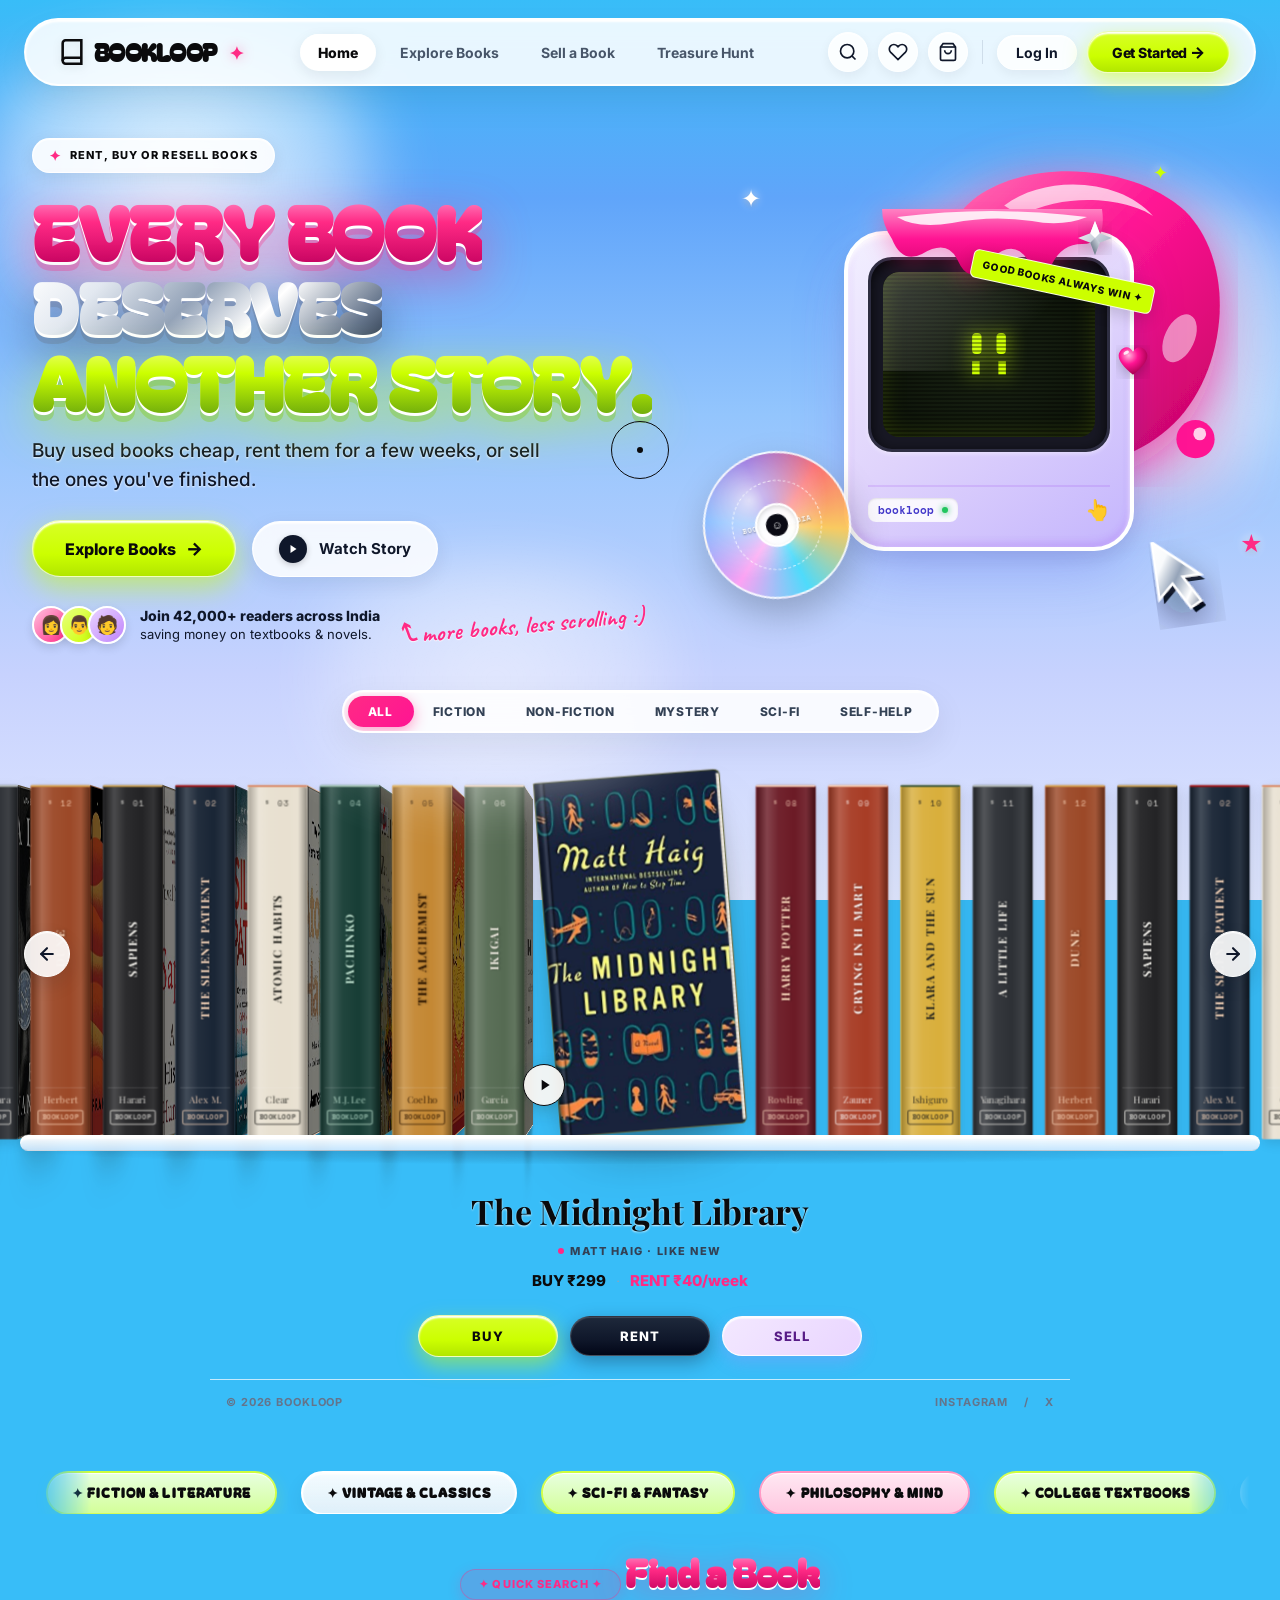
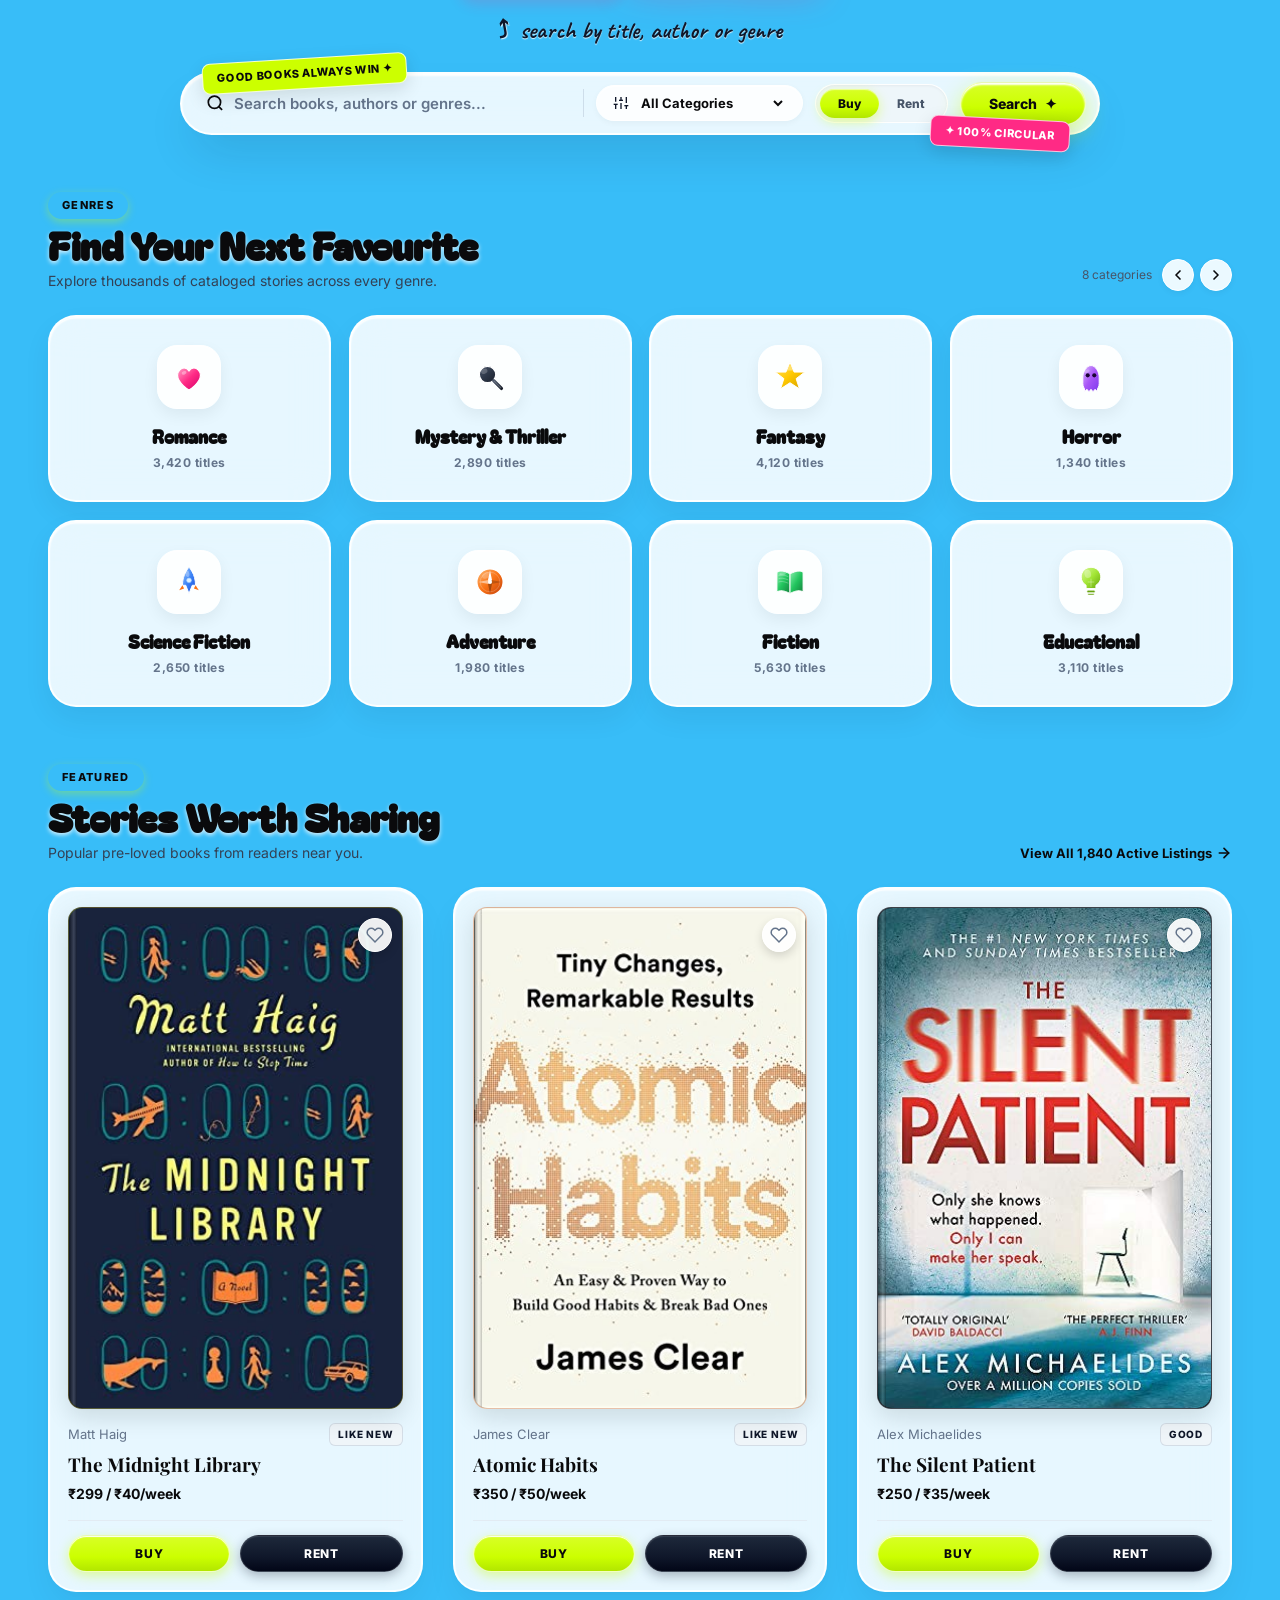
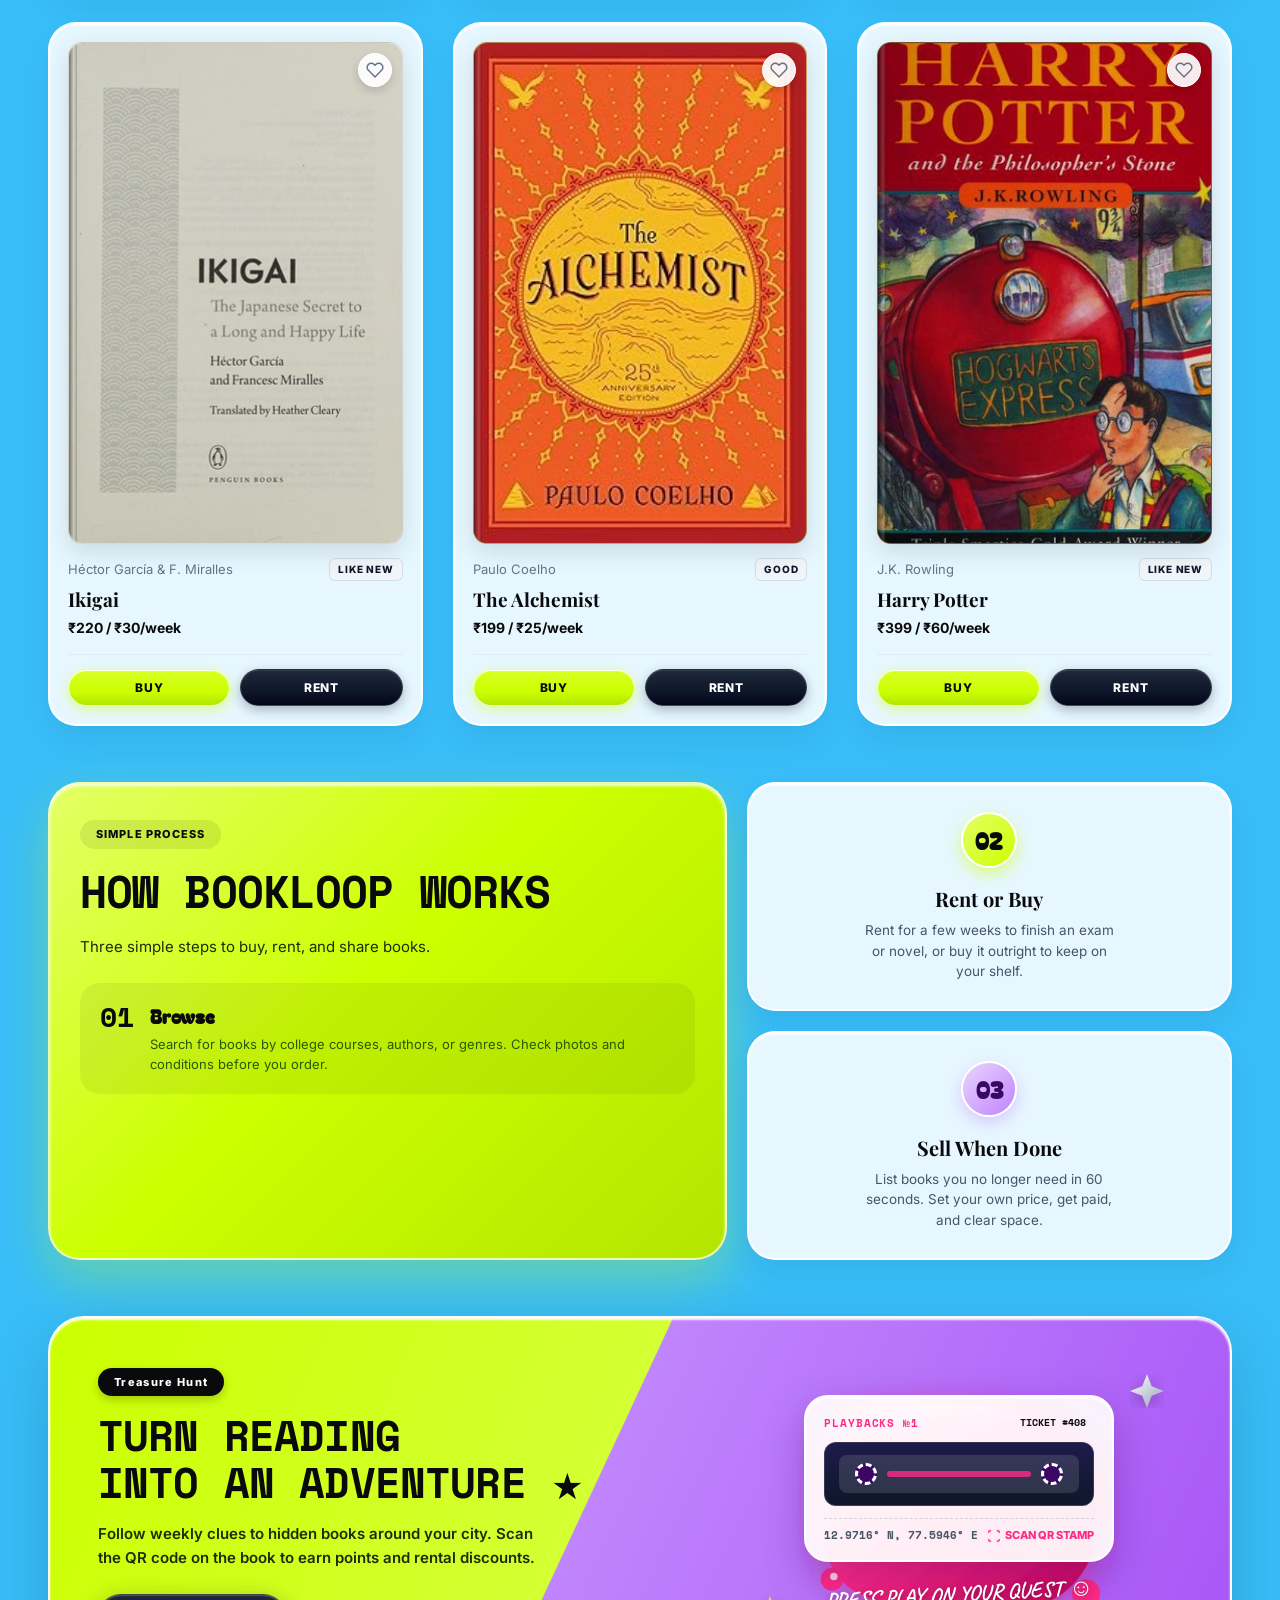
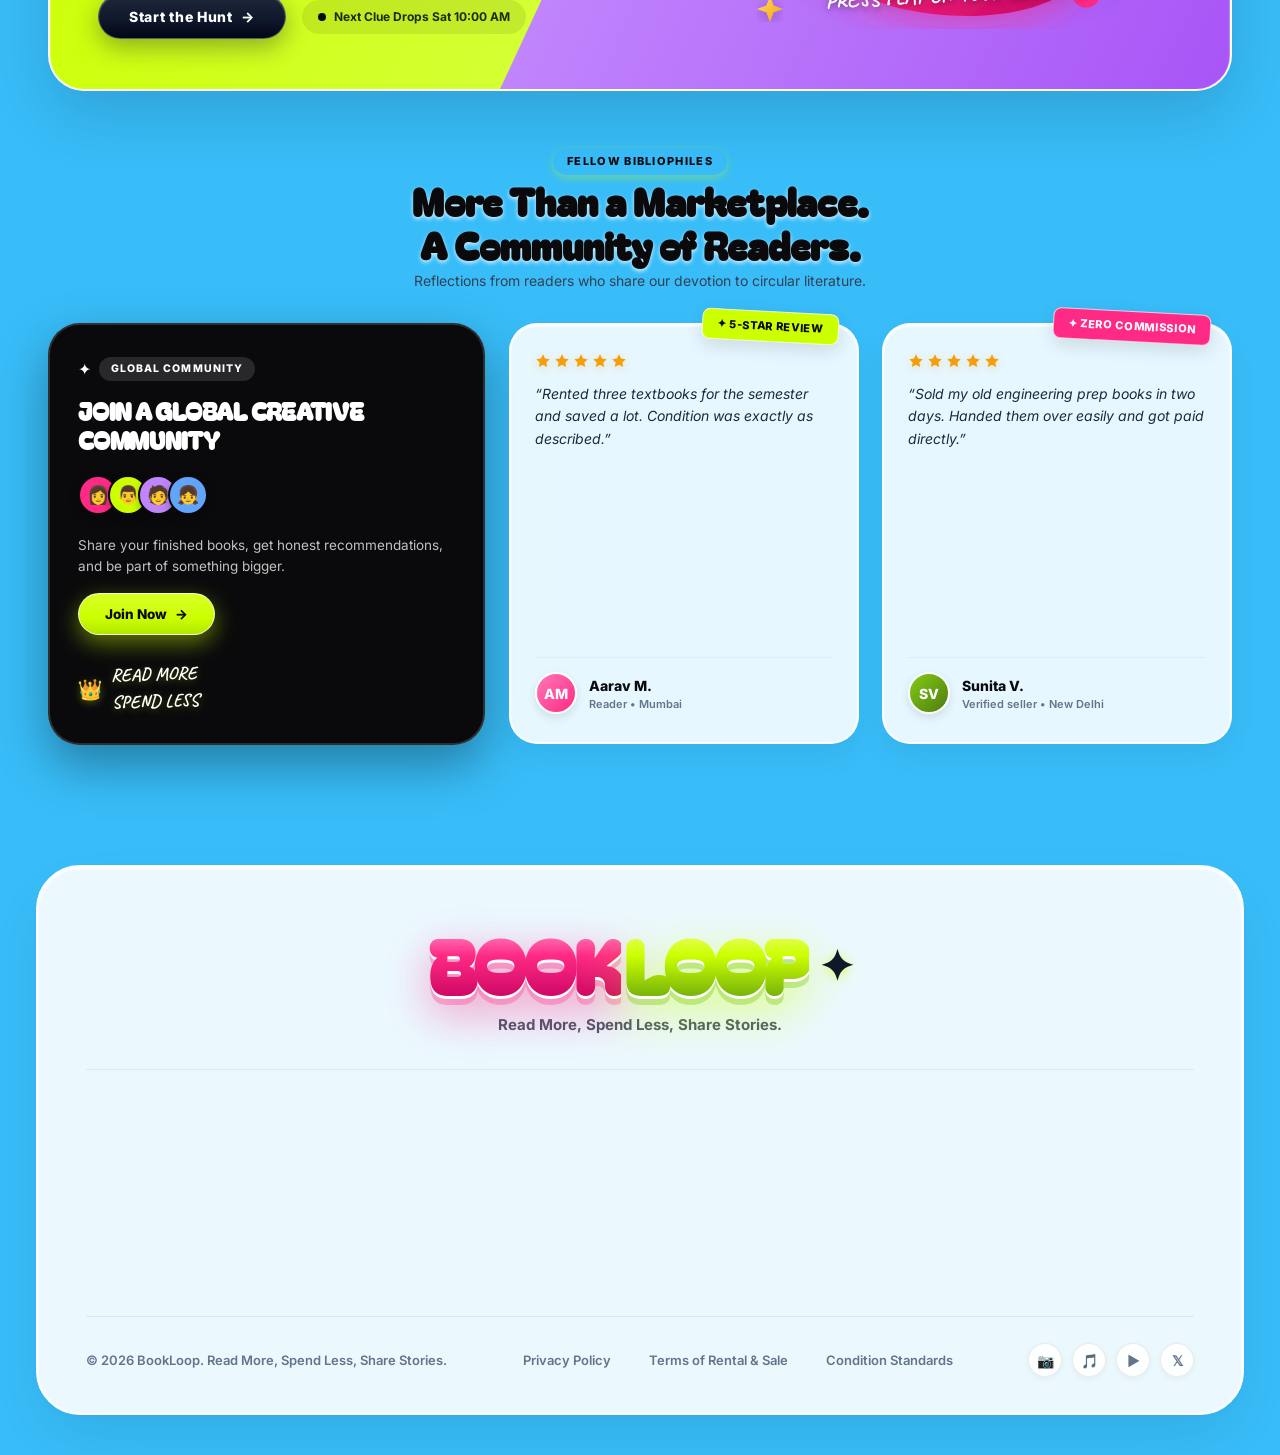
==== index.html @ d7926b77 "Initial BookLoop project upload" ====
<!DOCTYPE html>
<html lang="en">
<head>
  <meta charset="utf-8"/>
  <meta content="width=device-width, initial-scale=1.0" name="viewport"/>
  <title>BookLoop | Buy, Rent and Sell Used Books in India</title>
  <meta name="description" content="Buy used books cheap, rent them for a few weeks, or sell the ones you have finished. India's student-friendly circular bookstore."/>
  
  <!-- Preconnect & Google Fonts: Bagel Fat One, Rubik Bubbles, Fredoka, Caveat, Inter, Space Mono -->
  <link href="https://fonts.googleapis.com" rel="preconnect"/>
  <link crossorigin="" href="https://fonts.gstatic.com" rel="preconnect"/>
  <link href="https://fonts.googleapis.com/css2?family=Bagel+Fat+One&family=Caveat:wght@600;700&family=Fredoka:wght@500;600;700;800&family=Inter:wght@400;500;600;700;800;900&family=Playfair+Display:ital,wght@0,600;0,700;0,900;1,600;1,700&family=Rubik+Bubbles&family=Space+Mono:wght@400;700&display=swap" rel="stylesheet"/>

  <!-- BookLoop Design System Stylesheet -->
  <link rel="stylesheet" href="style.css"/>

  <!-- Interactive Scripts (defer) -->
  <script src="books.js" defer></script>
  <script src="script.js" defer></script>
</head>

<body>

  <!-- =========================================================================
       HEADER (BookLoop Stitch Navigation)
       ========================================================================= -->
  <header class="site-header">
    <div class="header-inner">
      
      <!-- Brand Logo -->
      <a class="brand-logo" href="#">
        <svg class="brand-icon-svg" viewBox="0 0 24 24" fill="none" stroke="currentColor" stroke-width="2.2">
          <path d="M4 19.5A2.5 2.5 0 0 1 6.5 17H20"></path>
          <path d="M6.5 2H20v20H6.5A2.5 2.5 0 0 1 4 19.5v-15A2.5 2.5 0 0 1 6.5 2z"></path>
        </svg>
        <span>BOOKLOOP</span>
        <span class="brand-sparkle-pill">✦</span>
      </a>

      <!-- Navigation Links -->
      <nav class="nav-links">
        <a class="nav-link active" href="#" id="nav-home-link">Home</a>
        <a class="nav-link" href="#featured-books" id="nav-explore-link">Explore Books</a>
        <a class="nav-link" href="#sell" id="nav-sell-link">Sell a Book</a>
        <a class="nav-link" href="#treasure-hunt" id="nav-hunt-link">Treasure Hunt</a>
      </nav>

      <!-- Utility Actions -->
      <div class="header-actions">
        <button aria-label="Search" class="header-icon-btn" id="header-search-btn" type="button">
          <svg viewBox="0 0 24 24" width="20" height="20" fill="none" stroke="currentColor" stroke-width="2"><circle cx="11" cy="11" r="8"></circle><line x1="21" y1="21" x2="16.65" y2="16.65"></line></svg>
        </button>
        <button aria-label="Wishlist" class="header-icon-btn" id="header-wishlist-btn" type="button">
          <svg viewBox="0 0 24 24" width="20" height="20" fill="none" stroke="currentColor" stroke-width="2"><path d="M20.84 4.61a5.5 5.5 0 0 0-7.78 0L12 5.67l-1.06-1.06a5.5 5.5 0 0 0-7.78 7.78l1.06 1.06L12 21.23l7.78-7.78 1.06-1.06a5.5 5.5 0 0 0 0-7.78z"></path></svg>
          <span class="wishlist-badge" id="wishlist-badge">0</span>
        </button>
        <button aria-label="Cart" class="header-icon-btn" id="header-cart-btn" type="button">
          <svg viewBox="0 0 24 24" width="20" height="20" fill="none" stroke="currentColor" stroke-width="2"><path d="M6 2L3 6v14a2 2 0 0 0 2 2h14a2 2 0 0 0 2-2V6l-3-4z"></path><line x1="3" y1="6" x2="21" y2="6"></line><path d="M16 10a4 4 0 0 1-8 0"></path></svg>
          <span class="cart-badge" id="cart-badge">0</span>
        </button>
        
        <div class="header-divider"></div>

        <button class="btn-login" id="header-login-btn" type="button">Log In</button>
        <button class="btn-signup btn-lime-pill" id="header-signup-btn" type="button">
          <span>Get Started</span>
          <span class="btn-arrow">→</span>
        </button>
        
        <div class="avatar-wrap" id="header-avatar-wrap" style="position: relative;">
          <button class="avatar-circle" id="header-avatar-btn" type="button" aria-label="User profile">BM</button>
          <div class="avatar-dropdown" id="avatar-dropdown" style="display: none;">
            <div class="dropdown-user-info">
              <strong id="dropdown-user-name">Guest Reader</strong>
              <span id="dropdown-user-email">reader@bookloop.in</span>
            </div>
            <div class="dropdown-divider"></div>
            <button class="dropdown-item" id="dropdown-wishlist-btn" type="button">
              <svg viewBox="0 0 24 24" width="16" height="16" fill="none" stroke="currentColor" stroke-width="2"><path d="M20.84 4.61a5.5 5.5 0 0 0-7.78 0L12 5.67l-1.06-1.06a5.5 5.5 0 0 0-7.78 7.78l1.06 1.06L12 21.23l7.78-7.78 1.06-1.06a5.5 5.5 0 0 0 0-7.78z"></path></svg>
              <span>My Wishlist</span>
            </button>
            <button class="dropdown-item" id="dropdown-orders-btn" type="button">
              <svg viewBox="0 0 24 24" width="16" height="16" fill="none" stroke="currentColor" stroke-width="2"><path d="M6 2L3 6v14a2 2 0 0 0 2 2h14a2 2 0 0 0 2-2V6l-3-4z"></path><line x1="3" y1="6" x2="21" y2="6"></line><path d="M16 10a4 4 0 0 1-8 0"></path></svg>
              <span>My Orders</span>
            </button>
            <button class="dropdown-item" id="dropdown-hunt-btn" type="button">
              <svg viewBox="0 0 24 24" width="16" height="16" fill="none" stroke="currentColor" stroke-width="2"><circle cx="12" cy="12" r="10"></circle><polygon points="16.24 7.76 14.12 14.12 7.76 16.24 9.88 9.88 16.24 7.76"></polygon></svg>
              <span>Treasure Hunt</span>
            </button>
            <div class="dropdown-divider"></div>
            <button class="dropdown-item danger" id="dropdown-delete-all-listings-btn" type="button">
              <svg viewBox="0 0 24 24" width="16" height="16" fill="none" stroke="currentColor" stroke-width="2"><polyline points="3 6 5 6 21 6"></polyline><path d="M19 6v14a2 2 0 0 1-2 2H7a2 2 0 0 1-2-2V6m3 0V4a2 2 0 0 1 2-2h4a2 2 0 0 1 2 2v2"></path><line x1="10" y1="11" x2="10" y2="17"></line><line x1="14" y1="11" x2="14" y2="17"></line></svg>
              <span>Delete all my listings</span>
            </button>
            <button class="dropdown-item logout" id="dropdown-logout-btn" type="button">
              <svg viewBox="0 0 24 24" width="16" height="16" fill="none" stroke="currentColor" stroke-width="2"><path d="M9 21H5a2 2 0 0 1-2-2V5a2 2 0 0 1 2-2h4"></path><polyline points="16 17 21 12 16 7"></polyline><line x1="21" y1="12" x2="9" y2="12"></line></svg>
              <span>Log Out</span>
            </button>
          </div>
        </div>

        <!-- Hamburger Menu Toggle (Mobile) -->
        <button class="hamburger-btn" id="hamburger-btn" type="button" aria-label="Toggle navigation menu" aria-expanded="false">
          <span class="hamburger-line"></span>
          <span class="hamburger-line"></span>
          <span class="hamburger-line"></span>
        </button>
      </div>
    </div>
  </header>

  <!-- Mobile Navigation Drawer -->
  <div class="drawer-backdrop" id="mobile-nav-backdrop"></div>
  <aside class="mobile-nav-drawer" id="mobile-nav-drawer" aria-label="Mobile Navigation" aria-hidden="true">
    <div class="mobile-nav-header">
      <a class="brand-logo" href="#" style="gap: 8px;">
        <svg class="brand-icon-svg" viewBox="0 0 24 24" fill="none" stroke="currentColor" stroke-width="2.2">
          <path d="M4 19.5A2.5 2.5 0 0 1 6.5 17H20"></path>
          <path d="M6.5 2H20v20H6.5A2.5 2.5 0 0 1 4 19.5v-15A2.5 2.5 0 0 1 6.5 2z"></path>
        </svg>
        <span>BOOKLOOP</span>
      </a>
      <button class="drawer-close-btn" id="mobile-nav-close" type="button" aria-label="Close menu">
        <svg viewBox="0 0 24 24" width="20" height="20" fill="none" stroke="currentColor" stroke-width="2"><line x1="18" y1="6" x2="6" y2="18"></line><line x1="6" y1="6" x2="18" y2="18"></line></svg>
      </button>
    </div>
    
    <div class="mobile-user-status" id="mobile-user-status">
      <!-- Populated dynamically with logged in user or guest prompt -->
    </div>

    <nav class="mobile-nav-links">
      <a class="mobile-nav-item active" href="#" id="mobile-nav-home">
        <svg viewBox="0 0 24 24" width="18" height="18" fill="none" stroke="currentColor" stroke-width="2"><path d="M3 9l9-7 9 7v11a2 2 0 0 1-2 2H5a2 2 0 0 1-2-2z"></path><polyline points="9 22 9 12 15 12 15 22"></polyline></svg>
        <span>Home</span>
      </a>
      <a class="mobile-nav-item" href="#featured-books-grid" id="mobile-nav-explore">
        <svg viewBox="0 0 24 24" width="18" height="18" fill="none" stroke="currentColor" stroke-width="2"><circle cx="12" cy="12" r="10"></circle><polygon points="16.24 7.76 14.12 14.12 7.76 16.24 9.88 9.88 16.24 7.76"></polygon></svg>
        <span>Explore Books</span>
      </a>
      <a class="mobile-nav-item" href="#sell" id="mobile-nav-sell">
        <svg viewBox="0 0 24 24" width="18" height="18" fill="none" stroke="currentColor" stroke-width="2"><circle cx="12" cy="12" r="10"></circle><line x1="12" y1="8" x2="12" y2="16"></line><line x1="8" y1="12" x2="16" y2="12"></line></svg>
        <span>Sell a Book</span>
        <span class="mobile-nav-badge">Free</span>
      </a>
      <a class="mobile-nav-item" href="#treasure-hunt" id="mobile-nav-hunt">
        <svg viewBox="0 0 24 24" width="18" height="18" fill="none" stroke="currentColor" stroke-width="2"><polygon points="12 2 15.09 8.26 22 9.27 17 14.14 18.18 21.02 12 17.77 5.82 21.02 7 14.14 2 9.27 8.91 8.26 12 2"></polygon></svg>
        <span>Treasure Hunt</span>
        <span class="mobile-nav-badge gold">Hunt</span>
      </a>
    </nav>

    <div class="mobile-nav-divider"></div>

    <div class="mobile-nav-secondary">
      <button class="mobile-nav-item" id="mobile-nav-wishlist" type="button">
        <svg viewBox="0 0 24 24" width="18" height="18" fill="none" stroke="currentColor" stroke-width="2"><path d="M20.84 4.61a5.5 5.5 0 0 0-7.78 0L12 5.67l-1.06-1.06a5.5 5.5 0 0 0-7.78 7.78l1.06 1.06L12 21.23l7.78-7.78 1.06-1.06a5.5 5.5 0 0 0 0-7.78z"></path></svg>
        <span>Saved Wishlist</span>
        <span class="mobile-count-pill" id="mobile-wishlist-count">0</span>
      </button>
      <button class="mobile-nav-item" id="mobile-nav-orders" type="button">
        <svg viewBox="0 0 24 24" width="18" height="18" fill="none" stroke="currentColor" stroke-width="2"><path d="M6 2L3 6v14a2 2 0 0 0 2 2h14a2 2 0 0 0 2-2V6l-3-4z"></path><line x1="3" y1="6" x2="21" y2="6"></line><path d="M16 10a4 4 0 0 1-8 0"></path></svg>
        <span>My Orders &amp; Rentals</span>
      </button>
      <button class="mobile-nav-item" id="mobile-nav-standards" type="button">
        <svg viewBox="0 0 24 24" width="18" height="18" fill="none" stroke="currentColor" stroke-width="2"><path d="M12 22s8-4 8-10V5l-8-3-8 3v7c0 6 8 10 8 10z"></path></svg>
        <span>Condition Standards</span>
      </button>
      <button class="mobile-nav-item danger" id="mobile-nav-delete-all" type="button" style="color: #ba1a1a;">
        <svg viewBox="0 0 24 24" width="18" height="18" fill="none" stroke="currentColor" stroke-width="2"><polyline points="3 6 5 6 21 6"></polyline><path d="M19 6v14a2 2 0 0 1-2 2H7a2 2 0 0 1-2-2V6m3 0V4a2 2 0 0 1 2-2h4a2 2 0 0 1 2 2v2"></path><line x1="10" y1="11" x2="10" y2="17"></line><line x1="14" y1="11" x2="14" y2="17"></line></svg>
        <span>Delete all my listings</span>
      </button>
    </div>

    <div class="mobile-nav-footer" id="mobile-auth-actions">
      <!-- Injected: Login / Sign Up buttons or Log Out button -->
    </div>
  </aside>

  <main class="main-content">

    <!-- =========================================================================
         1. HERO SECTION (Transformed with 3D Shelf from shelf-hero-reference.png)
         ========================================================================= -->
    <section class="hero-section">
      
      <!-- Soft Fluffy White Clouds (CSS / SVG) -->
      <div class="sky-clouds-container" aria-hidden="true">
        <div class="cloud-puff cloud-puff-1"></div>
        <div class="cloud-puff cloud-puff-2"></div>
        <div class="cloud-puff cloud-puff-3"></div>
      </div>

      <!-- Hero Showcase Bento Grid (Headline + Retro Computer + Slime + CD + Cursor) -->
      <div class="hero-showcase-grid">
        
        <!-- Left Column: Giant Bubble Letters & Hero Actions -->
        <div class="hero-intro-col">
          <div class="hero-badge-pill">
            <span class="badge-star">✦</span>
            <span>Rent, buy or resell books</span>
          </div>

          <!-- Giant Inflated Bubble Headings (Pink, Chrome, Lime) -->
          <h1 class="hero-bubble-title">
            <span class="bubble-word word-pink">EVERY BOOK</span><br/>
            <span class="bubble-word word-chrome">DESERVES</span><br/>
            <span class="bubble-word word-lime">ANOTHER STORY.</span>
          </h1>

          <p class="hero-subtext">
            Buy used books cheap, rent them for a few weeks, or sell the ones you've finished.
          </p>

          <!-- Hero Action CTAs -->
          <div class="hero-cta-row">
            <a href="#featured-books-grid" class="btn-explore-lime" id="hero-explore-cta">
              <span>Explore Books</span>
              <span class="cta-arrow">→</span>
            </a>
            <button class="btn-story-glass" id="hero-story-cta" type="button">
              <span class="play-disc">
                <svg viewBox="0 0 24 24" width="12" height="12" fill="currentColor"><polygon points="7 4 19 12 7 20 7 4"></polygon></svg>
              </span>
              <span>Watch Story</span>
            </button>
          </div>

          <!-- Reader Avatars & Handwritten Annotation -->
          <div class="hero-social-row">
            <div class="reader-avatar-stack">
              <span class="avatar-face av-pink">👩</span>
              <span class="avatar-face av-lime">👨</span>
              <span class="avatar-face av-lavender">🧑</span>
            </div>
            <div class="social-text-block">
              <strong>Join 42,000+ readers across India</strong>
              <span>saving money on textbooks &amp; novels.</span>
            </div>
            <!-- Handwritten Note with Arrow in Caveat -->
            <div class="hero-handwritten-note">
              <span class="note-arrow">⤴</span>
              <span>more books, less scrolling :)</span>
            </div>
          </div>
        </div>

        <!-- Right Column: 3D Retro Computer, Pink Slime, Holographic CD & Chrome Cursor Arrow -->
        <div class="hero-objects-col" aria-hidden="true">
          
          <!-- Background Slime Splatter Behind Computer -->
          <div class="slime-backdrop-blob">
            <svg viewBox="0 0 320 320" width="340" height="340">
              <defs>
                <linearGradient id="slimeGrad" x1="0%" y1="0%" x2="100%" y2="100%">
                  <stop offset="0%" stop-color="#ff79b8"/>
                  <stop offset="45%" stop-color="#ff1493"/>
                  <stop offset="100%" stop-color="#c00060"/>
                </linearGradient>
                <filter id="slimeGlow" x="-20%" y="-20%" width="140%" height="140%">
                  <feDropShadow dx="0" dy="16" stdDeviation="18" flood-color="rgba(255, 20, 147, 0.45)"/>
                </filter>
              </defs>
              <path filter="url(#slimeGlow)" fill="url(#slimeGrad)" d="M70,50 C120,10 220,15 270,60 C320,110 310,210 260,260 C210,310 110,320 60,270 C10,220 20,90 70,50 Z"/>
              <!-- Specular slime highlights -->
              <path d="M100,55 C140,25 210,30 240,65 C220,50 160,40 115,65 Z" fill="rgba(255,255,255,0.7)"/>
              <ellipse cx="265" cy="180" rx="14" ry="24" transform="rotate(25 265 180)" fill="rgba(255,255,255,0.5)"/>
              <!-- Dripping Goo Drops -->
              <circle cx="45" cy="240" r="14" fill="#ff1493"/>
              <circle cx="48" cy="236" r="5" fill="rgba(255,255,255,0.8)"/>
              <circle cx="280" cy="275" r="18" fill="#ff1493"/>
              <circle cx="284" cy="270" r="6" fill="rgba(255,255,255,0.8)"/>
            </svg>
          </div>

          <!-- The Retro Computer Monitor -->
          <div class="retro-pc-case">
            
            <!-- Dripping Slime Over Top Edge -->
            <div class="pc-slime-crown">
              <svg viewBox="0 0 240 70" width="240" height="70">
                <defs>
                  <linearGradient id="crownGrad" x1="0%" y1="0%" x2="0%" y2="100%">
                    <stop offset="0%" stop-color="#ff94ca"/>
                    <stop offset="50%" stop-color="#ff1493"/>
                    <stop offset="100%" stop-color="#d4006c"/>
                  </linearGradient>
                </defs>
                <path d="M10,0 Q120,-10 230,0 Q235,35 210,35 Q190,35 180,55 Q170,70 155,50 Q145,35 130,42 Q115,50 105,62 Q95,72 85,50 Q75,30 50,45 Q30,55 20,30 Q10,15 10,0 Z" fill="url(#crownGrad)"/>
                <path d="M25,8 Q120,-4 215,8 Q190,18 160,12 Q120,6 80,14 Q45,20 25,8 Z" fill="rgba(255,255,255,0.85)"/>
              </svg>
            </div>

            <!-- Sticky Note on Monitor -->
            <div class="pc-sticker-sticky">
              <span>GOOD BOOKS ALWAYS WIN ✦</span>
            </div>

            <!-- Floating 3D Pink Heart -->
            <div class="pc-heart-3d">
              <svg viewBox="0 0 40 40" width="34" height="34">
                <defs>
                  <radialGradient id="heartGrad" cx="35%" cy="30%" r="70%">
                    <stop offset="0%" stop-color="#ffb3d9"/>
                    <stop offset="45%" stop-color="#ff1493"/>
                    <stop offset="100%" stop-color="#a80050"/>
                  </radialGradient>
                </defs>
                <path d="M20,35 C5,23 0,14 5,7 C10,0 17,2 20,8 C23,2 30,0 35,7 C40,14 35,23 20,35 Z" fill="url(#heartGrad)" filter="drop-shadow(0 4px 8px rgba(0,0,0,0.25))"/>
                <ellipse cx="12" cy="9" rx="3.5" ry="2" transform="rotate(-30 12 9)" fill="rgba(255,255,255,0.85)"/>
              </svg>
            </div>

            <!-- Chrome Star on Monitor Corner -->
            <div class="pc-chrome-star-icon">
              <svg viewBox="0 0 36 36" width="34" height="34">
                <defs>
                  <linearGradient id="starFacet1" x1="0%" y1="0%" x2="100%" y2="100%">
                    <stop offset="0%" stop-color="#ffffff"/>
                    <stop offset="100%" stop-color="#94a3b8"/>
                  </linearGradient>
                  <linearGradient id="starFacet2" x1="100%" y1="0%" x2="0%" y2="100%">
                    <stop offset="0%" stop-color="#e2e8f0"/>
                    <stop offset="100%" stop-color="#475569"/>
                  </linearGradient>
                </defs>
                <polygon points="18,0 23,13 36,18 23,23 18,36 13,23 0,18 13,13" fill="url(#starFacet1)" filter="drop-shadow(0 4px 10px rgba(0,0,0,0.3))"/>
                <polygon points="18,0 23,13 18,18 13,13" fill="#ffffff"/>
                <polygon points="18,18 23,23 18,36 13,23" fill="url(#starFacet2)"/>
              </svg>
            </div>

            <!-- CRT Screen Bezel -->
            <div class="pc-bezel">
              <div class="pc-crt-screen">
                <div class="pc-scanlines"></div>
                <div class="pc-screen-glare"></div>
                <!-- Glowing Pixel Smiley Face -->
                <div class="pixel-smiley-face">
                  <svg viewBox="0 0 32 32" width="60" height="60">
                    <rect x="7" y="6" width="5" height="11" rx="2" fill="#ccff00"/>
                    <rect x="20" y="6" width="5" height="11" rx="2" fill="#ccff00"/>
                    <path d="M7 21h4v4h10v-4h4v7h-4v-3H11v3H7z" fill="#ccff00"/>
                  </svg>
                </div>
              </div>
            </div>

            <!-- Floppy Bay with "bookloop" and Hand Cursor -->
            <div class="pc-bottom-bay">
              <div class="pc-floppy-badge">
                <span class="badge-label">bookloop</span>
                <span class="badge-light"></span>
              </div>
              <div class="pc-hand-cursor">👆</div>
            </div>
          </div>

          <!-- Holographic Rainbow CD with Smiley Center -->
          <div class="holographic-cd">
            <div class="cd-rainbow-ring"></div>
            <div class="cd-radial-glint"></div>
            <div class="cd-label-ring">
              <span class="cd-text">BOOKLOOP INDIA</span>
            </div>
            <div class="cd-center-spindle">
              <div class="cd-spindle-hole">
                <span class="spindle-smiley">☺</span>
              </div>
            </div>
          </div>

          <!-- Giant 3D Bevelled Chrome Cursor Arrow -->
          <div class="big-3d-cursor">
            <svg viewBox="0 0 54 64" width="76" height="88">
              <defs>
                <linearGradient id="cursorChrome1" x1="0%" y1="0%" x2="100%" y2="100%">
                  <stop offset="0%" stop-color="#ffffff"/>
                  <stop offset="25%" stop-color="#f8fafc"/>
                  <stop offset="50%" stop-color="#94a3b8"/>
                  <stop offset="75%" stop-color="#ffffff"/>
                  <stop offset="100%" stop-color="#64748b"/>
                </linearGradient>
                <linearGradient id="cursorDarkEdge" x1="0%" y1="0%" x2="0%" y2="100%">
                  <stop offset="0%" stop-color="#334155"/>
                  <stop offset="100%" stop-color="#020617"/>
                </linearGradient>
                <filter id="cursor3dGlow" x="-30%" y="-30%" width="160%" height="160%">
                  <feDropShadow dx="2" dy="14" stdDeviation="12" flood-color="rgba(15,23,42,0.45)"/>
                </filter>
              </defs>
              <g filter="url(#cursor3dGlow)">
                <!-- Extruded 3D Shadow Edge -->
                <polygon points="5,5 5,46 16,36 27,55 35,51 24,32 37,32" fill="url(#cursorDarkEdge)"/>
                <!-- Shiny Chrome Face -->
                <polygon points="2,0 2,42 13,32 24,51 32,47 21,28 34,28" fill="url(#cursorChrome1)" stroke="#ffffff" stroke-width="1.8"/>
              </g>
            </svg>
          </div>

          <!-- Floating Little Stars -->
          <span class="sparkle-star-float st-1">✦</span>
          <span class="sparkle-star-float st-2">✦</span>
          <span class="sparkle-star-float st-3">★</span>

        </div>

      </div>

      <!-- Genre Filter Tabs (Sliding indicator + Forest Green #244C3B) -->
      <nav aria-label="Genre Filter" class="genre-tabs-bar" id="genre-tabs-bar">
        <div class="tab-indicator" id="tab-indicator"></div>
        <button class="genre-tab-btn active" data-genre="all" type="button">ALL</button>
        <button class="genre-tab-btn" data-genre="fiction" type="button">FICTION</button>
        <button class="genre-tab-btn" data-genre="non-fiction" type="button">NON-FICTION</button>
        <button class="genre-tab-btn" data-genre="mystery" type="button">MYSTERY</button>
        <button class="genre-tab-btn" data-genre="sci-fi" type="button">SCI-FI</button>
        <button class="genre-tab-btn" data-genre="self-help" type="button">SELF-HELP</button>
      </nav>

      <!-- THE 3D BOOKSHELF (36 Cuboids, Endless Loop, 3D Physical Rotation) -->
      <section aria-label="BookLoop Bookshelf" class="hero-shelf-container" id="shelf-container">
        
        <!-- Left Navigation Arrow -->
        <button aria-label="Previous book" class="shelf-arrow-btn prev" id="shelf-prev" type="button">
          <svg viewBox="0 0 24 24" width="20" height="20" fill="none" stroke="currentColor" stroke-width="2.5" stroke-linecap="round" stroke-linejoin="round"><line x1="19" y1="12" x2="5" y2="12"></line><polyline points="12 19 5 12 12 5"></polyline></svg>
        </button>

        <!-- Right Navigation Arrow -->
        <button aria-label="Next book" class="shelf-arrow-btn next" id="shelf-next" type="button">
          <svg viewBox="0 0 24 24" width="20" height="20" fill="none" stroke="currentColor" stroke-width="2.5" stroke-linecap="round" stroke-linejoin="round"><line x1="5" y1="12" x2="19" y2="12"></line><polyline points="12 5 19 12 12 19"></polyline></svg>
        </button>

        <!-- The 3D Stage -->
        <div class="shelf-3d-stage" id="shelf-3d-stage">
          <div class="stage" id="stage-3d">
            <!-- 36 3D Tape Cuboids rendered dynamically by script.js -->
          </div>

          <!-- Floating Play Ring / Open Indicator on Active Cover -->
          <button aria-label="Open Book Detail" class="hero-play-ring" id="hero-play-ring" type="button">
            <svg viewBox="0 0 24 24" width="16" height="16" fill="currentColor"><polygon points="7 4 19 12 7 20 7 4"></polygon></svg>
          </button>
        </div>

        <!-- Architectural Shelf Baseline Plank -->
        <div class="shelf-baseline-plank">
          <div class="shelf-plank-shadow"></div>
        </div>
      </section>

      <!-- BELOW THE SHELF: Masked Slide Caption Stack with Playfair Display & BUY / RENT CTAs -->
      <div aria-live="polite" class="shelf-caption-stack">
        <!-- Masked Title Line -->
        <div class="caption-line-mask title-mask">
          <div class="caption-slot" id="caption-title-slot">
            <h3 class="caption-title" id="caption-title">The Midnight Library</h3>
          </div>
        </div>
        
        <!-- Masked Metadata Line -->
        <div class="caption-line-mask meta-mask">
          <div class="caption-slot" id="caption-meta-slot">
            <div class="caption-metadata" id="caption-meta">
              <span class="caption-bullet"></span>
              <span>MATT HAIG · LIKE NEW</span>
            </div>
          </div>
        </div>

        <!-- Masked Pricing Line -->
        <div class="caption-line-mask price-mask">
          <div class="caption-slot" id="caption-price-slot">
            <p class="caption-pricing" id="caption-pricing">
              <span class="price-buy">BUY ₹299</span> <span style="color: var(--outline); font-weight: 300; margin: 0 6px;">·</span> <span class="price-rent">RENT ₹40/week</span>
            </p>
          </div>
        </div>

        <!-- Prominent BUY & RENT Action Buttons (Forest Green #244C3B) -->
        <div class="hero-cta-buttons">
          <button class="btn-hero-buy" id="hero-buy-btn" type="button">BUY</button>
          <button class="btn-hero-rent" id="hero-rent-btn" type="button">RENT</button>
          <button class="btn-hero-sell" id="hero-sell-btn" type="button">SELL</button>
        </div>

        <!-- Minimal Subtitle Footer Strip -->
        <div class="hero-footer-strip">
          <span>&copy; 2026 BOOKLOOP</span>
          <div style="display: flex; gap: 16px;">
            <a href="#instagram" data-info="instagram">INSTAGRAM</a>
            <span>/</span>
            <a href="#twitter" data-info="twitter">X</a>
          </div>
        </div>
      </div>

    </section>

    <!-- =========================================================================
         2. SEARCH & DISCOVERY BAR (Stitch Design)
         ========================================================================= -->
    <!-- Slow-moving Marquee Strip of Genre Names (Glossy Y2K Ticker) -->
    <div class="genre-marquee-ribbon" aria-hidden="true">
      <div class="genre-marquee-track">
        <span class="marquee-item">✦ FICTION &amp; LITERATURE</span>
        <span class="marquee-item">✦ VINTAGE &amp; CLASSICS</span>
        <span class="marquee-item">✦ SCI-FI &amp; FANTASY</span>
        <span class="marquee-item">✦ PHILOSOPHY &amp; MIND</span>
        <span class="marquee-item">✦ COLLEGE TEXTBOOKS</span>
        <span class="marquee-item">✦ BUY, RENT &amp; RESELL</span>
        <span class="marquee-item">✦ MEMOIRS &amp; BIOGRAPHIES</span>
        <span class="marquee-item">✦ READ, SHARE &amp; SAVE</span>
        <!-- Marquee Loop Duplicate -->
        <span class="marquee-item">✦ FICTION &amp; LITERATURE</span>
        <span class="marquee-item">✦ VINTAGE &amp; CLASSICS</span>
        <span class="marquee-item">✦ SCI-FI &amp; FANTASY</span>
        <span class="marquee-item">✦ PHILOSOPHY &amp; MIND</span>
        <span class="marquee-item">✦ COLLEGE TEXTBOOKS</span>
        <span class="marquee-item">✦ BUY, RENT &amp; RESELL</span>
        <span class="marquee-item">✦ MEMOIRS &amp; BIOGRAPHIES</span>
        <span class="marquee-item">✦ READ, SHARE &amp; SAVE</span>
      </div>
    </div>

    <div class="search-bar-wrap">
      <!-- Playful Section Header with Inflated Heading & Doodle -->
      <div class="search-header-interactive">
        <span class="search-bubble-pill">✦ QUICK SEARCH ✦</span>
        <h2 class="search-section-heading inflated-heading">Find a Book</h2>
        <div class="search-doodle-note">
          <span class="doodle-arrow">⤴</span> search by title, author or genre
        </div>
      </div>

      <div class="search-bar-card glass-card">
        <!-- Playful Sticker Notes -->
        <div class="sticker-note sticker-green search-sticker-left">
          <span>GOOD BOOKS ALWAYS WIN ✦</span>
        </div>
        <div class="sticker-note sticker-orange search-sticker-right">
          <span>✦ 100% CIRCULAR</span>
        </div>
        
        <!-- Search input -->
        <div class="search-input-field">
          <svg viewBox="0 0 24 24" width="20" height="20" fill="none" stroke="var(--forest-green)" stroke-width="2.2"><circle cx="11" cy="11" r="8"></circle><line x1="21" y1="21" x2="16.65" y2="16.65"></line></svg>
          <input id="book-search-input" placeholder="Search books, authors or genres..." type="text"/>
        </div>

        <div class="search-divider-v"></div>

        <!-- Facet Category Dropdown -->
        <div class="search-category-dropdown">
          <svg viewBox="0 0 24 24" width="16" height="16" fill="none" stroke="currentColor" stroke-width="2"><line x1="4" y1="21" x2="4" y2="14"></line><line x1="4" y1="10" x2="4" y2="3"></line><line x1="12" y1="21" x2="12" y2="12"></line><line x1="12" y1="8" x2="12" y2="3"></line><line x1="20" y1="21" x2="20" y2="16"></line><line x1="20" y1="12" x2="20" y2="3"></line><line x1="1" y1="14" x2="7" y2="14"></line><line x1="9" y1="8" x2="15" y2="8"></line><line x1="17" y1="16" x2="23" y2="16"></line></svg>
          <select>
            <option>All Categories</option>
            <option>Fiction &amp; Literature</option>
            <option>Non-Fiction</option>
            <option>Self-Help &amp; Mindset</option>
            <option>Classics &amp; Vintage</option>
          </select>
        </div>

        <!-- Buy / Rent Segmented Toggle -->
        <div class="search-buy-rent-toggle">
          <button class="buy-rent-toggle-btn active" type="button">Buy</button>
          <button class="buy-rent-toggle-btn" type="button">Rent</button>
        </div>

        <!-- Search Submit CTA -->
        <button class="btn-search-submit btn-pill-glossy" type="button">
          <span>Search</span>
          <span style="font-size: 14px;">✦</span>
        </button>
      </div>
    </div>

    <!-- =========================================================================
         3. BROWSE BY GENRE (8 Categories)
         ========================================================================= -->
    <section class="section-browse-genres" id="explore">
      <div class="section-header-row">
        <div>
          <span class="section-eyebrow">Genres</span>
          <h2 class="section-title">Find Your Next Favourite</h2>
          <p class="section-desc">Explore thousands of cataloged stories across every genre.</p>
        </div>
        <div class="genre-aisles-counter">
          <span>8 categories</span>
          <div class="genre-carousel-nav">
            <button aria-label="Previous genre" class="btn-carousel-circle" id="genre-prev" type="button">
              <svg viewBox="0 0 24 24" width="16" height="16" fill="none" stroke="currentColor" stroke-width="2.5" stroke-linecap="round" stroke-linejoin="round"><polyline points="15 18 9 12 15 6"></polyline></svg>
            </button>
            <button aria-label="Next genre" class="btn-carousel-circle" id="genre-next" type="button">
              <svg viewBox="0 0 24 24" width="16" height="16" fill="none" stroke="currentColor" stroke-width="2.5" stroke-linecap="round" stroke-linejoin="round"><polyline points="9 18 15 12 9 6"></polyline></svg>
            </button>
          </div>
        </div>
      </div>

      <!-- 8 Genre Cards Grid with 3D Mini Spines -->
      <div class="genres-grid">
        
        <!-- Card 1: Romance -->
        <div class="genre-card" data-genre="fiction">
          <div class="genre-card-icon">
            <svg width="44" height="44" viewBox="0 0 44 44" fill="none" xmlns="http://www.w3.org/2000/svg">
              <defs>
                <linearGradient id="heart-grad" x1="0" y1="0" x2="1" y2="1">
                  <stop offset="0%" stop-color="#ff9ec6"/>
                  <stop offset="50%" stop-color="#ff2a85"/>
                  <stop offset="100%" stop-color="#d4006a"/>
                </linearGradient>
              </defs>
              <path d="M22 38s-14-8.5-14-18c0-5 4-9 8-9 2.8 0 4.8 1.5 6 3.5 1.2-2 3.2-3.5 6-3.5 4 0 8 4 8 9 0 9.5-14 18-14 18z" fill="url(#heart-grad)" stroke="#fff" stroke-width="1.5"/>
              <ellipse cx="16" cy="17" rx="3" ry="2" fill="rgba(255,255,255,0.35)" transform="rotate(-20 16 17)"/>
            </svg>
          </div>
          <div class="genre-card-text">
            <h3>Romance</h3>
            <p class="genre-card-count">3,420 titles</p>
          </div>
        </div>

        <!-- Card 2: Mystery & Thriller -->
        <div class="genre-card" data-genre="mystery">
          <div class="genre-card-icon">
            <svg width="44" height="44" viewBox="0 0 44 44" fill="none" xmlns="http://www.w3.org/2000/svg">
              <defs>
                <linearGradient id="mag-grad" x1="0" y1="0" x2="1" y2="1">
                  <stop offset="0%" stop-color="#4a5568"/>
                  <stop offset="50%" stop-color="#2d3748"/>
                  <stop offset="100%" stop-color="#1a202c"/>
                </linearGradient>
              </defs>
              <circle cx="19" cy="19" r="10" fill="url(#mag-grad)" stroke="#fff" stroke-width="1.5"/>
              <ellipse cx="15" cy="15" rx="4" ry="3" fill="rgba(255,255,255,0.2)" transform="rotate(-25 15 15)"/>
              <line x1="26.5" y1="26.5" x2="36" y2="36" stroke="url(#mag-grad)" stroke-width="4" stroke-linecap="round"/>
              <line x1="27" y1="27" x2="35" y2="35" stroke="rgba(255,255,255,0.25)" stroke-width="1.5" stroke-linecap="round"/>
            </svg>
          </div>
          <div class="genre-card-text">
            <h3>Mystery &amp; Thriller</h3>
            <p class="genre-card-count">2,890 titles</p>
          </div>
        </div>

        <!-- Card 3: Fantasy -->
        <div class="genre-card" data-genre="fiction">
          <div class="genre-card-icon">
            <svg width="44" height="44" viewBox="0 0 44 44" fill="none" xmlns="http://www.w3.org/2000/svg">
              <defs>
                <linearGradient id="star-grad" x1="0" y1="0" x2="1" y2="1">
                  <stop offset="0%" stop-color="#ffe066"/>
                  <stop offset="50%" stop-color="#ffc800"/>
                  <stop offset="100%" stop-color="#d4a000"/>
                </linearGradient>
              </defs>
              <path d="M22 4l5 12h13l-10.5 8 4 12.5L22 29l-11.5 7.5 4-12.5L4 16h13z" fill="url(#star-grad)" stroke="#fff" stroke-width="1.2"/>
              <path d="M18 14l4-7 4 7h-8z" fill="rgba(255,255,255,0.35)"/>
            </svg>
          </div>
          <div class="genre-card-text">
            <h3>Fantasy</h3>
            <p class="genre-card-count">4,120 titles</p>
          </div>
        </div>

        <!-- Card 4: Horror -->
        <div class="genre-card" data-genre="mystery">
          <div class="genre-card-icon">
            <svg width="44" height="44" viewBox="0 0 44 44" fill="none" xmlns="http://www.w3.org/2000/svg">
              <defs>
                <linearGradient id="ghost-grad" x1="0" y1="0" x2="1" y2="1">
                  <stop offset="0%" stop-color="#d8b4fe"/>
                  <stop offset="50%" stop-color="#a855f7"/>
                  <stop offset="100%" stop-color="#7c3aed"/>
                </linearGradient>
              </defs>
              <path d="M14 40v-4c0 0-2-2-2-6v-8c0-6 4.5-14 10-14s10 8 10 14v8c0 4-2 6-2 6v4l-3-3-2.5 3-2.5-3-2.5 3-2.5-3-3 3z" fill="url(#ghost-grad)" stroke="#fff" stroke-width="1.2"/>
              <circle cx="18" cy="20" r="2.5" fill="#1a0533"/>
              <circle cx="26" cy="20" r="2.5" fill="#1a0533"/>
              <ellipse cx="17" cy="15" rx="3.5" ry="2" fill="rgba(255,255,255,0.25)" transform="rotate(-15 17 15)"/>
            </svg>
          </div>
          <div class="genre-card-text">
            <h3>Horror</h3>
            <p class="genre-card-count">1,340 titles</p>
          </div>
        </div>

        <!-- Card 5: Science Fiction -->
        <div class="genre-card" data-genre="sci-fi">
          <div class="genre-card-icon">
            <svg width="44" height="44" viewBox="0 0 44 44" fill="none" xmlns="http://www.w3.org/2000/svg">
              <defs>
                <linearGradient id="rocket-grad" x1="0" y1="0" x2="1" y2="1">
                  <stop offset="0%" stop-color="#93c5fd"/>
                  <stop offset="50%" stop-color="#3b82f6"/>
                  <stop offset="100%" stop-color="#1d4ed8"/>
                </linearGradient>
              </defs>
              <path d="M22 4c0 0-8 8-8 22h4l4 10 4-10h4c0-14-8-22-8-22z" fill="url(#rocket-grad)" stroke="#fff" stroke-width="1.2"/>
              <ellipse cx="22" cy="20" rx="3" ry="3" fill="#e0f2fe" stroke="#93c5fd" stroke-width="0.8"/>
              <path d="M14 26l-4 6 6-2" fill="#f97316"/>
              <path d="M30 26l4 6-6-2" fill="#f97316"/>
              <ellipse cx="20" cy="12" rx="2.5" ry="4" fill="rgba(255,255,255,0.3)" transform="rotate(-10 20 12)"/>
            </svg>
          </div>
          <div class="genre-card-text">
            <h3>Science Fiction</h3>
            <p class="genre-card-count">2,650 titles</p>
          </div>
        </div>

        <!-- Card 6: Adventure -->
        <div class="genre-card" data-genre="fiction">
          <div class="genre-card-icon">
            <svg width="44" height="44" viewBox="0 0 44 44" fill="none" xmlns="http://www.w3.org/2000/svg">
              <defs>
                <linearGradient id="compass-grad" x1="0" y1="0" x2="1" y2="1">
                  <stop offset="0%" stop-color="#fdba74"/>
                  <stop offset="50%" stop-color="#f97316"/>
                  <stop offset="100%" stop-color="#c2410c"/>
                </linearGradient>
              </defs>
              <circle cx="22" cy="22" r="16" fill="url(#compass-grad)" stroke="#fff" stroke-width="1.5"/>
              <circle cx="22" cy="22" r="12" fill="none" stroke="rgba(255,255,255,0.3)" stroke-width="0.8"/>
              <polygon points="22,8 24.5,20 22,22 19.5,20" fill="#fff"/>
              <polygon points="22,36 19.5,24 22,22 24.5,24" fill="rgba(0,0,0,0.3)"/>
              <polygon points="8,22 20,19.5 22,22 20,24.5" fill="rgba(255,255,255,0.5)"/>
              <polygon points="36,22 24,24.5 22,22 24,19.5" fill="rgba(0,0,0,0.2)"/>
              <circle cx="22" cy="22" r="2.5" fill="#fff"/>
              <ellipse cx="17" cy="14" rx="5" ry="3.5" fill="rgba(255,255,255,0.2)" transform="rotate(-30 17 14)"/>
            </svg>
          </div>
          <div class="genre-card-text">
            <h3>Adventure</h3>
            <p class="genre-card-count">1,980 titles</p>
          </div>
        </div>

        <!-- Card 7: Fiction -->
        <div class="genre-card" data-genre="fiction">
          <div class="genre-card-icon">
            <svg width="44" height="44" viewBox="0 0 44 44" fill="none" xmlns="http://www.w3.org/2000/svg">
              <defs>
                <linearGradient id="book-grad" x1="0" y1="0" x2="1" y2="1">
                  <stop offset="0%" stop-color="#86efac"/>
                  <stop offset="50%" stop-color="#22c55e"/>
                  <stop offset="100%" stop-color="#15803d"/>
                </linearGradient>
              </defs>
              <path d="M6 10c4-2 8-2 16 2v24c-8-4-12-4-16-2V10z" fill="url(#book-grad)" stroke="#fff" stroke-width="1.2"/>
              <path d="M38 10c-4-2-8-2-16 2v24c8-4 12-4 16-2V10z" fill="url(#book-grad)" stroke="#fff" stroke-width="1.2"/>
              <path d="M8 14c3-1 6-1 12 1.5" stroke="rgba(255,255,255,0.4)" stroke-width="0.8"/>
              <path d="M8 18c3-1 6-1 12 1.5" stroke="rgba(255,255,255,0.4)" stroke-width="0.8"/>
              <path d="M8 22c3-1 6-1 12 1.5" stroke="rgba(255,255,255,0.4)" stroke-width="0.8"/>
              <ellipse cx="13" cy="12" rx="4" ry="2" fill="rgba(255,255,255,0.25)" transform="rotate(-10 13 12)"/>
            </svg>
          </div>
          <div class="genre-card-text">
            <h3>Fiction</h3>
            <p class="genre-card-count">5,630 titles</p>
          </div>
        </div>

        <!-- Card 8: Educational -->
        <div class="genre-card" data-genre="non-fiction">
          <div class="genre-card-icon">
            <svg width="44" height="44" viewBox="0 0 44 44" fill="none" xmlns="http://www.w3.org/2000/svg">
              <defs>
                <linearGradient id="bulb-grad" x1="0" y1="0" x2="1" y2="1">
                  <stop offset="0%" stop-color="#d9f99d"/>
                  <stop offset="50%" stop-color="#a3e635"/>
                  <stop offset="100%" stop-color="#65a30d"/>
                </linearGradient>
              </defs>
              <path d="M22 4c-7 0-12 5.5-12 12 0 4.5 2.5 8 6 10v4h12v-4c3.5-2 6-5.5 6-10 0-6.5-5-12-12-12z" fill="url(#bulb-grad)" stroke="#fff" stroke-width="1.2"/>
              <rect x="17" y="32" width="10" height="3" rx="1.5" fill="#65a30d" stroke="#fff" stroke-width="0.8"/>
              <rect x="18" y="36" width="8" height="2" rx="1" fill="#65a30d" stroke="#fff" stroke-width="0.8"/>
              <ellipse cx="18" cy="12" rx="4" ry="5" fill="rgba(255,255,255,0.3)" transform="rotate(-15 18 12)"/>
              <line x1="22" y1="18" x2="22" y2="28" stroke="rgba(255,255,255,0.4)" stroke-width="1"/>
              <line x1="18" y1="22" x2="26" y2="22" stroke="rgba(255,255,255,0.4)" stroke-width="1"/>
            </svg>
          </div>
          <div class="genre-card-text">
            <h3>Educational</h3>
            <p class="genre-card-count">3,110 titles</p>
          </div>
        </div>

      </div>
    </section>

    <!-- =========================================================================
         4. FEATURED BOOKS ("Stories Worth Sharing" - 6 CSS Cover Cards)
         ========================================================================= -->
    <section class="section-featured-books">
      <div class="section-header-row">
        <div>
          <span class="section-eyebrow">Featured</span>
          <h2 class="section-title">Stories Worth Sharing</h2>
          <p class="section-desc">Popular pre-loved books from readers near you.</p>
        </div>
        <a class="view-all-link" href="#">
          <span>View All 1,840 Active Listings</span>
          <svg viewBox="0 0 24 24" width="16" height="16" fill="none" stroke="currentColor" stroke-width="2.5" stroke-linecap="round" stroke-linejoin="round"><line x1="5" y1="12" x2="19" y2="12"></line><polyline points="12 5 19 12 12 19"></polyline></svg>
        </a>
      </div>

      <!-- 6-Card Responsive Grid with Rich CSS Book Covers -->
      <div class="books-grid" id="featured-books-grid">
        
        <!-- CARD 1: The Midnight Library -->
        <div class="book-card">
          <div>
            <div class="book-card-cover cover-midnight-library">
              <button aria-label="Add to wishlist" class="card-wishlist-btn" type="button">
                <svg viewBox="0 0 24 24" fill="none" stroke="currentColor" stroke-width="2"><path d="M20.84 4.61a5.5 5.5 0 0 0-7.78 0L12 5.67l-1.06-1.06a5.5 5.5 0 0 0-7.78 7.78l1.06 1.06L12 21.23l7.78-7.78 1.06-1.06a5.5 5.5 0 0 0 0-7.78z"></path></svg>
              </button>
              <div class="cover-header-meta">
                <span class="cover-header-tag">BOOKLOOP</span>
                <span style="color: #deb05c;"><svg viewBox="0 0 24 24" width="14" height="14" fill="none" stroke="currentColor" stroke-width="2"><path d="M4 19.5A2.5 2.5 0 0 1 6.5 17H20"></path><path d="M6.5 2H20v20H6.5A2.5 2.5 0 0 1 4 19.5v-15A2.5 2.5 0 0 1 6.5 2z"></path></svg></span>
              </div>
              <div class="cover-center-motif">
                <div class="cover-icon-emblem" style="color: #deb05c; border-color: #deb05c66;">
                  <svg viewBox="0 0 24 24" width="22" height="22" fill="none" stroke="currentColor" stroke-width="1.8"><path d="M21 12.79A9 9 0 1 1 11.21 3 7 7 0 0 0 21 12.79z"></path><circle cx="17" cy="6" r="1" fill="currentColor"></circle></svg>
                </div>
                <h4 class="cover-title" style="font-size: 17px;">The Midnight<br/>Library</h4>
                <p class="cover-author">Matt Haig</p>
              </div>
              <div class="cover-footer-meta">
                <span class="cover-edition-tag">Clothbound Hardcover</span>
                <span class="cover-price-badge">₹299</span>
              </div>
            </div>
            <div class="book-card-meta">
              <div class="book-card-meta-row">
                <span>Matt Haig</span>
                <span class="book-condition-badge">LIKE NEW</span>
              </div>
              <h3 class="book-card-title">The Midnight Library</h3>
              <p class="book-card-price">₹299 / ₹40 per week</p>
            </div>
          </div>
          <div class="book-card-actions">
            <button class="btn-card-buy" type="button">BUY</button>
            <button class="btn-card-rent" type="button">RENT</button>
          </div>
        </div>

        <!-- CARD 2: Atomic Habits -->
        <div class="book-card">
          <div>
            <div class="book-card-cover cover-atomic-habits">
              <button aria-label="Add to wishlist" class="card-wishlist-btn" type="button">
                <svg viewBox="0 0 24 24" fill="none" stroke="currentColor" stroke-width="2"><path d="M20.84 4.61a5.5 5.5 0 0 0-7.78 0L12 5.67l-1.06-1.06a5.5 5.5 0 0 0-7.78 7.78l1.06 1.06L12 21.23l7.78-7.78 1.06-1.06a5.5 5.5 0 0 0 0-7.78z"></path></svg>
              </button>
              <div class="cover-header-meta">
                <span class="cover-header-tag" style="color: #885117;">BOOKLOOP</span>
                <span style="color: #d97c55;"><svg viewBox="0 0 24 24" width="14" height="14" fill="none" stroke="currentColor" stroke-width="2"><path d="M4 19.5A2.5 2.5 0 0 1 6.5 17H20"></path><path d="M6.5 2H20v20H6.5A2.5 2.5 0 0 1 4 19.5v-15A2.5 2.5 0 0 1 6.5 2z"></path></svg></span>
              </div>
              <div class="cover-center-motif">
                <div class="cover-icon-emblem" style="color: #d97c55; border-color: #d97c5566;">
                  <svg viewBox="0 0 24 24" width="22" height="22" fill="none" stroke="currentColor" stroke-width="1.8"><circle cx="12" cy="12" r="3" fill="currentColor"></circle><ellipse cx="12" cy="12" rx="9" ry="3.5" transform="rotate(30 12 12)"></ellipse><ellipse cx="12" cy="12" rx="9" ry="3.5" transform="rotate(-30 12 12)"></ellipse></svg>
                </div>
                <h4 class="cover-title" style="font-size: 17px; color: #1b1c18;">Atomic Habits</h4>
                <p class="cover-author" style="color: #414844;">James Clear</p>
              </div>
              <div class="cover-footer-meta" style="border-top-color: rgba(217,124,85,0.3);">
                <span class="cover-edition-tag" style="color: #77766F;">Hardcover Edition</span>
                <span class="cover-price-badge" style="color: #885117;">₹350</span>
              </div>
            </div>
            <div class="book-card-meta">
              <div class="book-card-meta-row">
                <span>James Clear</span>
                <span class="book-condition-badge">LIKE NEW</span>
              </div>
              <h3 class="book-card-title">Atomic Habits</h3>
              <p class="book-card-price">₹350 / ₹50 per week</p>
            </div>
          </div>
          <div class="book-card-actions">
            <button class="btn-card-buy" type="button">BUY</button>
            <button class="btn-card-rent" type="button">RENT</button>
          </div>
        </div>

        <!-- CARD 3: The Silent Patient -->
        <div class="book-card">
          <div>
            <div class="book-card-cover cover-silent-patient">
              <button aria-label="Add to wishlist" class="card-wishlist-btn" type="button">
                <svg viewBox="0 0 24 24" fill="none" stroke="currentColor" stroke-width="2"><path d="M20.84 4.61a5.5 5.5 0 0 0-7.78 0L12 5.67l-1.06-1.06a5.5 5.5 0 0 0-7.78 7.78l1.06 1.06L12 21.23l7.78-7.78 1.06-1.06a5.5 5.5 0 0 0 0-7.78z"></path></svg>
              </button>
              <div class="cover-header-meta">
                <span class="cover-header-tag" style="color: #ba1a1a;">MYSTERY</span>
                <span style="color: #ffdcc0;"><svg viewBox="0 0 24 24" width="14" height="14" fill="none" stroke="currentColor" stroke-width="2"><path d="M4 19.5A2.5 2.5 0 0 1 6.5 17H20"></path><path d="M6.5 2H20v20H6.5A2.5 2.5 0 0 1 4 19.5v-15A2.5 2.5 0 0 1 6.5 2z"></path></svg></span>
              </div>
              <div class="cover-center-motif">
                <div class="cover-icon-emblem" style="color: #ffdcc0; border-color: rgba(255,220,192,0.4);">
                  <svg viewBox="0 0 24 24" width="22" height="22" fill="none" stroke="currentColor" stroke-width="1.8"><path d="M12 2a5 5 0 0 0-5 5c0 2.5 1.5 4.5 3.5 5.5V17H9v3h6v-3h-1.5v-4.5C15.5 11.5 17 9.5 17 7a5 5 0 0 0-5-5z"></path></svg>
                </div>
                <h4 class="cover-title" style="font-size: 17px;">The Silent<br/>Patient</h4>
                <p class="cover-author">Alex Michaelides</p>
              </div>
              <div class="cover-footer-meta" style="border-top-color: rgba(255,255,255,0.2);">
                <span class="cover-edition-tag">Special Mystery Cut</span>
                <span class="cover-price-badge" style="color: #ffdcc0;">₹250</span>
              </div>
            </div>
            <div class="book-card-meta">
              <div class="book-card-meta-row">
                <span>Alex Michaelides</span>
                <span class="book-condition-badge">GOOD</span>
              </div>
              <h3 class="book-card-title">The Silent Patient</h3>
              <p class="book-card-price">₹250 / ₹35 per week</p>
            </div>
          </div>
          <div class="book-card-actions">
            <button class="btn-card-buy" type="button">BUY</button>
            <button class="btn-card-rent" type="button">RENT</button>
          </div>
        </div>

        <!-- CARD 4: Ikigai -->
        <div class="book-card">
          <div>
            <div class="book-card-cover cover-ikigai">
              <button aria-label="Add to wishlist" class="card-wishlist-btn" type="button">
                <svg viewBox="0 0 24 24" fill="none" stroke="currentColor" stroke-width="2"><path d="M20.84 4.61a5.5 5.5 0 0 0-7.78 0L12 5.67l-1.06-1.06a5.5 5.5 0 0 0-7.78 7.78l1.06 1.06L12 21.23l7.78-7.78 1.06-1.06a5.5 5.5 0 0 0 0-7.78z"></path></svg>
              </button>
              <div class="cover-header-meta">
                <span class="cover-header-tag" style="color: #60725a;">PHILOSOPHY</span>
                <span style="color: #885117;"><svg viewBox="0 0 24 24" width="14" height="14" fill="none" stroke="currentColor" stroke-width="2"><path d="M4 19.5A2.5 2.5 0 0 1 6.5 17H20"></path><path d="M6.5 2H20v20H6.5A2.5 2.5 0 0 1 4 19.5v-15A2.5 2.5 0 0 1 6.5 2z"></path></svg></span>
              </div>
              <div class="cover-center-motif">
                <div class="cover-icon-emblem" style="color: #ba1a1a; border-color: rgba(186,26,26,0.3);">
                  <svg viewBox="0 0 24 24" width="22" height="22" fill="none" stroke="currentColor" stroke-width="1.8"><path d="M12 3c-1.5 2-1 4 0 6 1-2 1.5-4 0-6z"></path><path d="M12 21c-1.5-2-1-4 0-6 1 2 1.5 4 0 6z"></path><path d="M3 12c2-1.5 4-1 6 0-2 1-4 1.5-6 0z"></path><path d="M21 12c-2-1.5-4-1-6 0 2 1 4 1.5 6 0z"></path><circle cx="12" cy="12" r="2.5" fill="currentColor"></circle></svg>
                </div>
                <h4 class="cover-title" style="font-size: 19px; color: #1b1c18; letter-spacing: 0.08em;">IKIGAI</h4>
                <p class="cover-author" style="color: #414844;">Héctor García</p>
              </div>
              <div class="cover-footer-meta" style="border-top-color: rgba(0,0,0,0.1);">
                <span class="cover-edition-tag" style="color: #77766F;">Parchment Hardcover</span>
                <span class="cover-price-badge" style="color: #885117;">₹220</span>
              </div>
            </div>
            <div class="book-card-meta">
              <div class="book-card-meta-row">
                <span>Héctor García</span>
                <span class="book-condition-badge">LIKE NEW</span>
              </div>
              <h3 class="book-card-title">Ikigai</h3>
              <p class="book-card-price">₹220 / ₹30 per week</p>
            </div>
          </div>
          <div class="book-card-actions">
            <button class="btn-card-buy" type="button">BUY</button>
            <button class="btn-card-rent" type="button">RENT</button>
          </div>
        </div>

        <!-- CARD 5: The Alchemist -->
        <div class="book-card">
          <div>
            <div class="book-card-cover cover-the-alchemist">
              <button aria-label="Add to wishlist" class="card-wishlist-btn" type="button">
                <svg viewBox="0 0 24 24" fill="none" stroke="currentColor" stroke-width="2"><path d="M20.84 4.61a5.5 5.5 0 0 0-7.78 0L12 5.67l-1.06-1.06a5.5 5.5 0 0 0-7.78 7.78l1.06 1.06L12 21.23l7.78-7.78 1.06-1.06a5.5 5.5 0 0 0 0-7.78z"></path></svg>
              </button>
              <div class="cover-header-meta">
                <span class="cover-header-tag" style="color: #2d1600;">CLASSIC</span>
                <span style="color: #2d1600;"><svg viewBox="0 0 24 24" width="14" height="14" fill="none" stroke="currentColor" stroke-width="2"><path d="M4 19.5A2.5 2.5 0 0 1 6.5 17H20"></path><path d="M6.5 2H20v20H6.5A2.5 2.5 0 0 1 4 19.5v-15A2.5 2.5 0 0 1 6.5 2z"></path></svg></span>
              </div>
              <div class="cover-center-motif">
                <div class="cover-icon-emblem" style="color: #ffdcc0; border-color: rgba(255,220,192,0.4);">
                  <svg viewBox="0 0 24 24" width="22" height="22" fill="none" stroke="currentColor" stroke-width="1.8"><circle cx="12" cy="8" r="4" fill="currentColor"></circle><path d="M2 19c4-4 8-1 12-4 3 2 6 3 8 4"></path><path d="M2 22h20"></path></svg>
                </div>
                <h4 class="cover-title" style="font-size: 17px; color: #2d1600;">The Alchemist</h4>
                <p class="cover-author" style="color: #2d1600;">Paulo Coelho</p>
              </div>
              <div class="cover-footer-meta" style="border-top-color: rgba(45,22,0,0.25);">
                <span class="cover-edition-tag" style="color: #2d1600;">Illustrated Edition</span>
                <span class="cover-price-badge" style="color: #2d1600;">₹199</span>
              </div>
            </div>
            <div class="book-card-meta">
              <div class="book-card-meta-row">
                <span>Paulo Coelho</span>
                <span class="book-condition-badge">GOOD</span>
              </div>
              <h3 class="book-card-title">The Alchemist</h3>
              <p class="book-card-price">₹199 / ₹25 per week</p>
            </div>
          </div>
          <div class="book-card-actions">
            <button class="btn-card-buy" type="button">BUY</button>
            <button class="btn-card-rent" type="button">RENT</button>
          </div>
        </div>

        <!-- CARD 6: Harry Potter -->
        <div class="book-card">
          <div>
            <div class="book-card-cover cover-harry-potter">
              <button aria-label="Add to wishlist" class="card-wishlist-btn" type="button">
                <svg viewBox="0 0 24 24" fill="none" stroke="currentColor" stroke-width="2"><path d="M20.84 4.61a5.5 5.5 0 0 0-7.78 0L12 5.67l-1.06-1.06a5.5 5.5 0 0 0-7.78 7.78l1.06 1.06L12 21.23l7.78-7.78 1.06-1.06a5.5 5.5 0 0 0 0-7.78z"></path></svg>
              </button>
              <div class="cover-header-meta">
                <span class="cover-header-tag" style="color: #deb05c;">DELUXE</span>
                <span style="color: #deb05c;"><svg viewBox="0 0 24 24" width="14" height="14" fill="none" stroke="currentColor" stroke-width="2"><path d="M4 19.5A2.5 2.5 0 0 1 6.5 17H20"></path><path d="M6.5 2H20v20H6.5A2.5 2.5 0 0 1 4 19.5v-15A2.5 2.5 0 0 1 6.5 2z"></path></svg></span>
              </div>
              <div class="cover-center-motif">
                <div class="cover-icon-emblem" style="color: #deb05c; border-color: #deb05c66;">
                  <svg viewBox="0 0 24 24" width="22" height="22" fill="none" stroke="currentColor" stroke-width="1.8"><path d="M12 2l3 6 7 1-5 5 1 7-6-3-6 3 1-7-5-5 7-1z"></path></svg>
                </div>
                <h4 class="cover-title" style="font-size: 17px; color: #ffdcc0;">Harry Potter</h4>
                <p class="cover-author" style="color: #deb05c;">J.K. Rowling</p>
              </div>
              <div class="cover-footer-meta" style="border-top-color: rgba(222,176,92,0.3);">
                <span class="cover-edition-tag">Gold Embossed</span>
                <span class="cover-price-badge" style="color: #deb05c;">₹399</span>
              </div>
            </div>
            <div class="book-card-meta">
              <div class="book-card-meta-row">
                <span>J.K. Rowling</span>
                <span class="book-condition-badge">LIKE NEW</span>
              </div>
              <h3 class="book-card-title">Harry Potter</h3>
              <p class="book-card-price">₹399 / ₹60 per week</p>
            </div>
          </div>
          <div class="book-card-actions">
            <button class="btn-card-buy" type="button">BUY</button>
            <button class="btn-card-rent" type="button">RENT</button>
          </div>
        </div>

      </div>
    </section>

    <!-- =========================================================================
         5. HOW BOOKLOOP WORKS (Circular Elegance - 3 Steps)
         ========================================================================= -->
    <section class="section-how-it-works">
      <div class="how-bento-grid">
        <!-- Wide lime card spanning 2 columns -->
        <div class="how-bento-wide how-lime-card">
          <span class="how-eyebrow-tag">SIMPLE PROCESS</span>
          <h2 class="how-pixel-heading">HOW BOOKLOOP WORKS</h2>
          <p class="how-wide-desc">Three simple steps to buy, rent, and share books.</p>
          <div class="how-step-row">
            <div class="how-step-num">01</div>
            <div>
              <h3 class="how-step-name">Browse</h3>
              <p class="how-step-text">Search for books by college courses, authors, or genres. Check photos and conditions before you order.</p>
            </div>
          </div>
        </div>
        <!-- Step 2 glass card -->
        <div class="how-bento-small glass-card">
          <div class="step-num-badge badge-2">02</div>
          <h3 class="step-title">Rent or Buy</h3>
          <p class="step-desc">Rent for a few weeks to finish an exam or novel, or buy it outright to keep on your shelf.</p>
        </div>
        <!-- Step 3 glass card -->
        <div class="how-bento-small glass-card">
          <div class="step-num-badge badge-3">03</div>
          <h3 class="step-title">Sell When Done</h3>
          <p class="step-desc">List books you no longer need in 60 seconds. Set your own price, get paid, and clear space.</p>
        </div>
      </div>
    </section>

    <!-- =========================================================================
         6. BOOK TREASURE HUNT (Community Literary Quest)
         ========================================================================= -->
    <section class="section-treasure-hunt" id="treasure-hunt">
      <div class="treasure-hunt-card y2k-hunt-banner">
        
        <!-- Left Column: Lime side with Pixel Heading, New Tag, Black Pill -->
        <div class="hunt-left-col">
          <div class="hunt-tag-row">
            <span class="hunt-new-tag">Treasure Hunt</span>
          </div>

          <h2 class="hunt-pixel-heading">
            TURN READING<br/>
            INTO AN ADVENTURE <span class="hunt-doodle-star">★</span>
          </h2>

          <p class="hunt-lead-desc">
            Follow weekly clues to hidden books around your city. Scan the QR code on the book to earn points and rental discounts.
          </p>

          <div class="hunt-actions-group">
            <button class="btn-start-hunt btn-hunt-black-pill" id="btn-start-hunt" type="button">
              <span>Start the Hunt</span>
              <span class="btn-arrow">→</span>
            </button>
            <div class="hunt-clue-pill">
              <span class="pulse-dot-lime"></span>
              <span>Next Clue Drops Sat 10:00 AM</span>
            </div>
          </div>
        </div>

        <!-- Right Column: Lavender side with Cassette, Pink Slime Shape, Glossy Stars -->
        <div class="hunt-right-col">
          <!-- Background Droplets & Pink Slime Shape -->
          <div class="hunt-slime-container" aria-hidden="true">
            <svg class="hunt-slime-svg" viewBox="0 0 340 260" width="100%" height="100%">
              <defs>
                <linearGradient id="huntSlimeGrad" x1="0%" y1="0%" x2="100%" y2="100%">
                  <stop offset="0%" stop-color="#ff99cf"/>
                  <stop offset="45%" stop-color="#ff2a85"/>
                  <stop offset="100%" stop-color="#c2005c"/>
                </linearGradient>
                <filter id="huntSlimeGlow" x="-20%" y="-20%" width="140%" height="140%">
                  <feDropShadow dx="0" dy="12" stdDeviation="16" flood-color="rgba(255, 42, 133, 0.45)"/>
                </filter>
              </defs>
              <path filter="url(#huntSlimeGlow)" fill="url(#huntSlimeGrad)" d="M40,30 C90,10 240,5 290,45 C340,85 330,190 280,225 C230,260 110,255 55,220 C5,185 10,60 40,30 Z"/>
              <path d="M75,35 C120,18 220,15 260,50 C230,35 150,28 90,48 Z" fill="rgba(255,255,255,0.7)"/>
              <ellipse cx="280" cy="150" rx="12" ry="20" transform="rotate(25 280 150)" fill="rgba(255,255,255,0.45)"/>
              <circle cx="35" cy="210" r="12" fill="#ff2a85"/>
              <circle cx="37" cy="207" r="4" fill="rgba(255,255,255,0.8)"/>
              <circle cx="305" cy="225" r="15" fill="#ff2a85"/>
            </svg>
          </div>

          <!-- Glossy 3D Cassette / Quest Badge (Matching the Playback Cassette in Reference) -->
          <div class="hunt-cassette-card" id="ticket-qr-trigger" title="Click to launch Treasure Quest scanner">
            <div class="cassette-top-row">
              <span class="cassette-brand">PLAYBACKS №1</span>
              <span class="cassette-chip">TICKET #408</span>
            </div>
            <div class="cassette-body">
              <div class="cassette-window">
                <div class="cassette-spool left"></div>
                <div class="cassette-tape"></div>
                <div class="cassette-spool right"></div>
              </div>
            </div>
            <div class="cassette-footer">
              <div class="cassette-coords">12.9716° N, 77.5946° E</div>
              <div class="cassette-scan-cta">
                <svg viewBox="0 0 24 24" width="14" height="14" fill="none" stroke="currentColor" stroke-width="2.2"><path d="M3 7V5a2 2 0 0 1 2-2h2"></path><path d="M17 3h2a2 2 0 0 1 2 2v2"></path><path d="M21 17v2a2 2 0 0 1-2 2h-2"></path><path d="M7 21H5a2 2 0 0 1-2-2v-2"></path></svg>
                <span>SCAN QR STAMP</span>
              </div>
            </div>
          </div>

          <!-- Handwritten Note with Smiley (matching reference) -->
          <div class="hunt-play-note">
            <span>PRESS PLAY ON YOUR QUEST</span>
            <span class="note-smiley">☺</span>
          </div>

          <!-- Glossy SVG Stars -->
          <div class="hunt-star hunt-star-1" aria-hidden="true">
            <svg viewBox="0 0 36 36" width="34" height="34">
              <defs>
                <linearGradient id="huntStarGrad1" x1="0%" y1="0%" x2="100%" y2="100%">
                  <stop offset="0%" stop-color="#ffffff"/>
                  <stop offset="100%" stop-color="#94a3b8"/>
                </linearGradient>
              </defs>
              <polygon points="18,0 23,13 36,18 23,23 18,36 13,23 0,18 13,13" fill="url(#huntStarGrad1)" filter="drop-shadow(0 4px 8px rgba(0,0,0,0.25))"/>
            </svg>
          </div>
          <div class="hunt-star hunt-star-2" aria-hidden="true">
            <svg viewBox="0 0 36 36" width="26" height="26">
              <defs>
                <linearGradient id="huntStarGrad2" x1="0%" y1="0%" x2="100%" y2="100%">
                  <stop offset="0%" stop-color="#ffe066"/>
                  <stop offset="100%" stop-color="#f59e0b"/>
                </linearGradient>
              </defs>
              <polygon points="18,0 23,13 36,18 23,23 18,36 13,23 0,18 13,13" fill="url(#huntStarGrad2)" filter="drop-shadow(0 4px 8px rgba(0,0,0,0.25))"/>
            </svg>
          </div>
        </div>

      </div>
    </section>

    <!-- =========================================================================
         7. COMMUNITY & TESTIMONIALS
         ========================================================================= -->
    <section class="section-testimonials">
      <div style="text-align: center; max-width: 580px; margin: 0 auto 32px;">
        <span class="section-eyebrow">FELLOW BIBLIOPHILES</span>
        <h2 class="section-title">More Than a Marketplace.<br/>A Community of Readers.</h2>
        <p class="section-desc">Reflections from readers who share our devotion to circular literature.</p>
      </div>

      <div class="community-testimonials-grid">
        
        <!-- 1. The Black Rounded Card with Avatar Stack (Matching Reference) -->
        <div class="community-black-card">
          <div class="comm-black-header">
            <span class="comm-star-icon">✦</span>
            <span class="comm-sub-pill">GLOBAL COMMUNITY</span>
          </div>
          <h3 class="comm-black-title">JOIN A GLOBAL CREATIVE COMMUNITY</h3>
          
          <div class="comm-avatar-stack">
            <span class="comm-avatar av-pink">👩</span>
            <span class="comm-avatar av-lime">👨</span>
            <span class="comm-avatar av-lavender">🧑</span>
            <span class="comm-avatar av-blue">👧</span>
          </div>
          
          <p class="comm-black-desc">
            Share your finished books, get honest recommendations, and be part of something bigger.
          </p>

          <button class="btn-comm-lime-pill" id="btn-community-join" type="button">
            <span>Join Now</span>
            <span class="cta-arrow">→</span>
          </button>

          <!-- Handwritten green chalk doodle on side -->
          <div class="comm-chalk-note" aria-hidden="true">
            <span class="chalk-crown">👑</span>
            <span class="chalk-text">READ MORE<br/>SPEND LESS</span>
          </div>
        </div>

        <!-- 2. Glass Quote Card 1 with Sticker Note -->
        <div class="testimonial-card glass-card">
          <div class="sticker-note sticker-green testimonial-sticker">
            <span>✦ 5-STAR REVIEW</span>
          </div>
          <div>
            <div class="stars-row">
              <svg class="star-svg" viewBox="0 0 24 24"><polygon points="12 2 15.09 8.26 22 9.27 17 14.14 18.18 21.02 12 17.77 5.82 21.02 7 14.14 2 9.27 8.91 8.26 12 2"></polygon></svg>
              <svg class="star-svg" viewBox="0 0 24 24"><polygon points="12 2 15.09 8.26 22 9.27 17 14.14 18.18 21.02 12 17.77 5.82 21.02 7 14.14 2 9.27 8.91 8.26 12 2"></polygon></svg>
              <svg class="star-svg" viewBox="0 0 24 24"><polygon points="12 2 15.09 8.26 22 9.27 17 14.14 18.18 21.02 12 17.77 5.82 21.02 7 14.14 2 9.27 8.91 8.26 12 2"></polygon></svg>
              <svg class="star-svg" viewBox="0 0 24 24"><polygon points="12 2 15.09 8.26 22 9.27 17 14.14 18.18 21.02 12 17.77 5.82 21.02 7 14.14 2 9.27 8.91 8.26 12 2"></polygon></svg>
              <svg class="star-svg" viewBox="0 0 24 24"><polygon points="12 2 15.09 8.26 22 9.27 17 14.14 18.18 21.02 12 17.77 5.82 21.02 7 14.14 2 9.27 8.91 8.26 12 2"></polygon></svg>
            </div>
            <p class="testimonial-quote">
              &ldquo;Rented three textbooks for the semester and saved a lot. Condition was exactly as described.&rdquo;
            </p>
          </div>
          <div class="reviewer-profile">
            <div class="reviewer-avatar av-pink">AM</div>
            <div>
              <p class="reviewer-name">Aarav M.</p>
              <p class="reviewer-meta">Reader &bull; Mumbai</p>
            </div>
          </div>
        </div>

        <!-- 3. Glass Quote Card 2 with Sticker Note -->
        <div class="testimonial-card glass-card">
          <div class="sticker-note sticker-orange testimonial-sticker">
            <span>✦ ZERO COMMISSION</span>
          </div>
          <div>
            <div class="stars-row">
              <svg class="star-svg" viewBox="0 0 24 24"><polygon points="12 2 15.09 8.26 22 9.27 17 14.14 18.18 21.02 12 17.77 5.82 21.02 7 14.14 2 9.27 8.91 8.26 12 2"></polygon></svg>
              <svg class="star-svg" viewBox="0 0 24 24"><polygon points="12 2 15.09 8.26 22 9.27 17 14.14 18.18 21.02 12 17.77 5.82 21.02 7 14.14 2 9.27 8.91 8.26 12 2"></polygon></svg>
              <svg class="star-svg" viewBox="0 0 24 24"><polygon points="12 2 15.09 8.26 22 9.27 17 14.14 18.18 21.02 12 17.77 5.82 21.02 7 14.14 2 9.27 8.91 8.26 12 2"></polygon></svg>
              <svg class="star-svg" viewBox="0 0 24 24"><polygon points="12 2 15.09 8.26 22 9.27 17 14.14 18.18 21.02 12 17.77 5.82 21.02 7 14.14 2 9.27 8.91 8.26 12 2"></polygon></svg>
              <svg class="star-svg" viewBox="0 0 24 24"><polygon points="12 2 15.09 8.26 22 9.27 17 14.14 18.18 21.02 12 17.77 5.82 21.02 7 14.14 2 9.27 8.91 8.26 12 2"></polygon></svg>
            </div>
            <p class="testimonial-quote">
              &ldquo;Sold my old engineering prep books in two days. Handed them over easily and got paid directly.&rdquo;
            </p>
          </div>
          <div class="reviewer-profile">
            <div class="reviewer-avatar av-lime">SV</div>
            <div>
              <p class="reviewer-name">Sunita V.</p>
              <p class="reviewer-meta">Verified seller &bull; New Delhi</p>
            </div>
          </div>
        </div>

      </div>
    </section>

  </main>

  <!-- =========================================================================
       FOOTER (Glossy Y2K Bento Design)
       ========================================================================= -->
  <footer class="site-footer">
    <div class="footer-inner glass-card">
      
      <!-- Big Bubble-Letter Wordmark Row (Matching Reference) -->
      <div class="footer-bubble-hero">
        <h2 class="footer-bubble-title">
          <span class="bubble-word word-pink">BOOK</span><span class="bubble-word word-lime">LOOP</span><span class="footer-bubble-sparkle">✦</span>
        </h2>
        <p class="footer-bubble-sub">Read More, Spend Less, Share Stories.</p>
      </div>

      <div class="footer-top-grid">
        
        <!-- Brand Column -->
        <div class="footer-brand-col">
          <div class="sticker-note sticker-orange footer-sticker">
            <span>✦ 100% CIRCULAR</span>
          </div>
          <p style="font-size: 14px; font-weight: 700; color: var(--near-black); margin-bottom: 8px;">BookLoop India</p>
          <p style="font-size: 13px; color: #475569; max-width: 320px; line-height: 1.6;">Buy, rent and resell second-hand books. Read more, spend less, share stories.</p>
          <div class="footer-doodle-note">giving pre-loved books a fresh home 🌿</div>
        </div>

        <!-- Explore Links -->
        <div>
          <h4 class="footer-col-title inflated-title-sm">Explore</h4>
          <ul class="footer-links-list">
            <li><a href="#featured-books-grid" id="footer-curated-link">New Arrivals</a></li>
            <li><a href="#antiquarian" data-info="antiquarian">Rare Books</a></li>
            <li><a href="#treasure-hunt" id="footer-hunt-link">Treasure Hunt</a></li>
            <li><a href="#shelf-container" id="footer-rental-link">Textbook Rentals</a></li>
          </ul>
        </div>

        <!-- Community Links -->
        <div>
          <h4 class="footer-col-title inflated-title-sm">Community</h4>
          <ul class="footer-links-list">
            <li><a href="#sell" id="footer-sell-link">Sell a Book</a></li>
            <li><a href="#salon" data-info="salon">Reading Clubs</a></li>
            <li><a href="#exchange" data-info="exchange">Book Exchange</a></li>
            <li><a href="#spotlights" data-info="spotlights">Bestsellers</a></li>
          </ul>
        </div>

        <!-- Newsletter Subscription -->
        <div>
          <h4 class="footer-col-title inflated-title-sm">Newsletter</h4>
          <p style="font-size: 13px; color: #475569; line-height: 1.5; margin-bottom: 12px;">Get new arrivals and rental deals in your inbox.</p>
          <form class="newsletter-form" id="newsletter-form">
            <input class="newsletter-input" id="newsletter-email" placeholder="Your email address" type="email" required autocomplete="email" />
            <button class="btn-newsletter btn-pill-glossy" id="newsletter-submit-btn" type="submit">
              <span>Subscribe</span>
            </button>
          </form>
          <div class="newsletter-thankyou" id="newsletter-thankyou" style="display: none; padding: 12px; border-radius: 12px; background: rgba(204, 255, 0, 0.2); border: 1px solid rgba(204, 255, 0, 0.5); margin-top: 10px; font-size: 13px; font-weight: 700; color: #0a0a0c; align-items: center; gap: 8px;">
            <svg viewBox="0 0 24 24" width="18" height="18" fill="none" stroke="currentColor" stroke-width="2.5"><polyline points="20 6 9 17 4 12"></polyline></svg>
            <span>Thank you for subscribing! We'll send rental deals and updates to your inbox.</span>
          </div>
        </div>

      </div>

      <!-- Legal / Copyright Footer with Social Icons -->
      <div class="footer-bottom-row">
        <p>&copy; 2026 BookLoop. Read More, Spend Less, Share Stories.</p>
        <div class="footer-legal-links">
          <a href="#privacy" data-info="privacy">Privacy Policy</a>
          <a href="#terms" data-info="terms">Terms of Rental &amp; Sale</a>
          <a href="#standards" data-info="standards">Condition Standards</a>
        </div>
        <div class="footer-social-icons">
          <span class="social-icon" title="Instagram">📷</span>
          <span class="social-icon" title="TikTok">🎵</span>
          <span class="social-icon" title="YouTube">▶</span>
          <span class="social-icon" title="X">𝕏</span>
        </div>
      </div>
    </div>
  </footer>

  <!-- =========================================================================
       HERO MOTION SYSTEM ELEMENTS:
       1. Big Custom Ring Cursor (View disc over cover)
       2. Full-Screen Detail Paper Sheet Modal
       ========================================================================= -->
  
  <!-- Custom Ring Cursor -->
  <div id="custom-cursor" class="custom-cursor">
    <div class="cursor-ring"></div>
    <div class="cursor-dot"></div>
    <div class="cursor-label">VIEW</div>
  </div>

  <!-- Full-Screen Book Detail Paper Sheet Modal -->
  <div id="book-detail-sheet" class="book-detail-sheet" role="dialog" aria-modal="true" aria-hidden="true">
    <div class="sheet-inner">
      <!-- Sheet Brand Header -->
      <div class="sheet-header-brand">
        <div style="display: flex; align-items: center; gap: 20px;">
          <!-- Close Button -->
          <button class="sheet-close-btn" id="sheet-close-btn" type="button" aria-label="Close book detail">
            <span>CLOSE</span>
            <svg viewBox="0 0 24 24" width="14" height="14" fill="none" stroke="currentColor" stroke-width="2.5"><line x1="18" y1="6" x2="6" y2="18"></line><line x1="6" y1="6" x2="18" y2="18"></line></svg>
          </button>
          <span class="sheet-tagline">BOOKLOOP INDIA</span>
        </div>
        <div class="sheet-brand-logo">
          <svg viewBox="0 0 24 24" width="20" height="20" fill="none" stroke="currentColor" stroke-width="2.2">
            <path d="M4 19.5A2.5 2.5 0 0 1 6.5 17H20"></path>
            <path d="M6.5 2H20v20H6.5A2.5 2.5 0 0 1 4 19.5v-15A2.5 2.5 0 0 1 6.5 2z"></path>
          </svg>
          <span>BOOKLOOP</span>
        </div>
        <span class="sheet-accession-id" id="sheet-accession-id">VOL. 07 · 2026</span>
      </div>

      <!-- Sheet Content Grid: Left Column Text & CTAs, Right Column Cover Artwork -->
      <div class="sheet-content-grid">
        <!-- Left Column: Masked Rising Text -->
        <div class="sheet-left-col">
          <div class="sheet-mask-wrap">
            <span class="sheet-meta-pill" id="sheet-genre-pill">FICTION / FANTASY</span>
          </div>

          <div class="sheet-mask-wrap">
            <h2 class="sheet-book-title" id="sheet-book-title">The Midnight Library</h2>
          </div>

          <div class="sheet-mask-wrap">
            <div class="sheet-author-row" id="sheet-author-row">
              <span class="sheet-author-name" id="sheet-author-name">By Matt Haig</span>
              <span class="sheet-dot-sep">·</span>
              <span class="sheet-condition-tag" id="sheet-condition-tag">LIKE NEW CONDITION</span>
            </div>
          </div>

          <div class="sheet-mask-wrap">
            <div class="sheet-specs-row" id="sheet-specs-row">
              <div class="sheet-spec-item">
                <span class="spec-label">EDITION</span>
                <span class="spec-val" id="sheet-spec-edition">Clothbound Hardcover</span>
              </div>
              <div class="sheet-spec-item">
                <span class="spec-label">PAGES</span>
                <span class="spec-val" id="sheet-spec-pages">304 pages</span>
              </div>
              <div class="sheet-spec-item">
                <span class="spec-label">RATING</span>
                <span class="spec-val" id="sheet-spec-rating">4.8 / 5.0 (14.2k)</span>
              </div>
            </div>
          </div>

          <div class="sheet-mask-wrap">
            <p class="sheet-synopsis" id="sheet-synopsis">
              Between life and death there is a library, and within that library, the shelves go on forever. Every book provides a chance to try another life you could have lived. To see how things would be if you had made other choices... Would you have done anything different, if you had the chance to undo your regrets?
            </p>
          </div>

          <div class="sheet-mask-wrap">
            <blockquote class="sheet-quote" id="sheet-quote">
              "A celebration of books' power to change our lives, dazzling with endless possibilities."
            </blockquote>
          </div>

          <div class="sheet-mask-wrap">
            <div class="sheet-actions-row">
              <button class="sheet-btn-buy" id="sheet-buy-btn" type="button">
                <span>BUY NOW</span>
                <span class="sheet-btn-price" id="sheet-buy-price">₹299</span>
              </button>
              <button class="sheet-btn-rent" id="sheet-rent-btn" type="button">
                <span>RENT VOLUME</span>
                <span class="sheet-btn-price" id="sheet-rent-price">₹40 / week</span>
              </button>
            </div>
          </div>

          <div class="sheet-mask-wrap">
            <div class="sheet-guarantee">
              <svg viewBox="0 0 24 24" width="16" height="16" fill="none" stroke="currentColor" stroke-width="2"><path d="M12 22s8-4 8-10V5l-8-3-8 3v7c0 6 8 10 8 10z"></path></svg>
              <span>100% Quality Guaranteed · Verified Spine Integrity · Free Carbon-Neutral Return</span>
            </div>
          </div>
        </div>

        <!-- Right Column: Featured Cover Artwork with 3D Depth & Foil Texture -->
        <div class="sheet-right-col">
          <div class="sheet-cover-stage">
            <div class="sheet-book-card" id="sheet-cover-card">
              <!-- Replaced dynamically with active book cover styling -->
            </div>
          </div>
        </div>
      </div>
    </div>
  </div>

  <!-- =========================================================================
       DRAWERS (WISHLIST & CART) & CHECKOUT MODAL
       ========================================================================= -->

  <!-- Wishlist Slide-in Drawer -->
  <div class="drawer-backdrop" id="wishlist-backdrop"></div>
  <aside class="slide-drawer" id="wishlist-drawer" aria-label="Wishlist Drawer" aria-hidden="true">
    <div class="drawer-header">
      <div class="drawer-header-title">
        <svg viewBox="0 0 24 24" width="20" height="20" fill="currentColor" stroke="currentColor" stroke-width="1"><path d="M20.84 4.61a5.5 5.5 0 0 0-7.78 0L12 5.67l-1.06-1.06a5.5 5.5 0 0 0-7.78 7.78l1.06 1.06L12 21.23l7.78-7.78 1.06-1.06a5.5 5.5 0 0 0 0-7.78z"></path></svg>
        <h3>Your Wishlist</h3>
        <span class="drawer-count-chip" id="wishlist-drawer-count">0 saved</span>
      </div>
      <button class="drawer-close-btn" id="wishlist-close-btn" type="button" aria-label="Close wishlist">
        <svg viewBox="0 0 24 24" width="20" height="20" fill="none" stroke="currentColor" stroke-width="2"><line x1="18" y1="6" x2="6" y2="18"></line><line x1="6" y1="6" x2="18" y2="18"></line></svg>
      </button>
    </div>
    
    <div class="drawer-body" id="wishlist-items-container">
      <!-- Populated dynamically by script.js -->
    </div>

    <div class="drawer-footer" id="wishlist-footer" style="display: none;">
      <button class="drawer-action-btn secondary" id="wishlist-clear-btn" type="button">Clear Wishlist</button>
    </div>
  </aside>

  <!-- Shopping Cart Slide-in Drawer -->
  <div class="drawer-backdrop" id="cart-backdrop"></div>
  <aside class="slide-drawer" id="cart-drawer" aria-label="Shopping Cart Drawer" aria-hidden="true">
    <div class="drawer-header">
      <div class="drawer-header-title">
        <svg viewBox="0 0 24 24" width="20" height="20" fill="none" stroke="currentColor" stroke-width="2"><path d="M6 2L3 6v14a2 2 0 0 0 2 2h14a2 2 0 0 0 2-2V6l-3-4z"></path><line x1="3" y1="6" x2="21" y2="6"></line><path d="M16 10a4 4 0 0 1-8 0"></path></svg>
        <h3>Your Bag</h3>
        <span class="drawer-count-chip" id="cart-drawer-count">0 items</span>
      </div>
      <button class="drawer-close-btn" id="cart-close-btn" type="button" aria-label="Close cart">
        <svg viewBox="0 0 24 24" width="20" height="20" fill="none" stroke="currentColor" stroke-width="2"><line x1="18" y1="6" x2="6" y2="18"></line><line x1="6" y1="6" x2="18" y2="18"></line></svg>
      </button>
    </div>

    <div class="drawer-body" id="cart-items-container">
      <!-- Populated dynamically by script.js -->
    </div>

    <div class="drawer-footer cart-footer" id="cart-footer">
      <div class="cart-summary-breakdown">
        <div class="cart-summary-row">
          <span>Subtotal</span>
          <span id="cart-subtotal-val">₹0</span>
        </div>
        <div class="cart-summary-row">
          <span>Delivery &amp; Returns</span>
          <span class="free-text">FREE</span>
        </div>
        <div class="cart-summary-divider"></div>
        <div class="cart-summary-row total-row">
          <span>Total</span>
          <span class="cart-total-val" id="cart-total-val">₹0</span>
        </div>
      </div>
      <button class="drawer-action-btn primary checkout-btn" id="cart-checkout-btn" type="button">
        <span>Proceed to Checkout</span>
        <svg viewBox="0 0 24 24" width="18" height="18" fill="none" stroke="currentColor" stroke-width="2.2"><line x1="5" y1="12" x2="19" y2="12"></line><polyline points="12 5 19 12 12 19"></polyline></svg>
      </button>
    </div>
  </aside>

  <!-- Checkout Modal -->
  <div class="checkout-modal-backdrop" id="checkout-backdrop">
    <div class="checkout-modal" id="checkout-modal" role="dialog" aria-modal="true" aria-labelledby="checkout-modal-title">
      
      <!-- View 1: Checkout Form -->
      <div class="checkout-view" id="checkout-form-view">
        <div class="checkout-header">
          <div>
            <span class="checkout-pill">SECURE CHECKOUT</span>
            <h3 class="checkout-title" id="checkout-modal-title">Complete Your Order</h3>
          </div>
          <button class="drawer-close-btn" id="checkout-close-btn" type="button" aria-label="Close checkout">
            <svg viewBox="0 0 24 24" width="20" height="20" fill="none" stroke="currentColor" stroke-width="2"><line x1="18" y1="6" x2="6" y2="18"></line><line x1="6" y1="6" x2="18" y2="18"></line></svg>
          </button>
        </div>

        <div class="checkout-order-banner" id="checkout-order-banner">
          <span id="checkout-summary-count">0 items</span>
          <span class="banner-total" id="checkout-summary-total">Total: ₹0</span>
        </div>

        <form class="checkout-form" id="checkout-form">
          <div class="form-group">
            <label for="checkout-name">Full Name</label>
            <input type="text" id="checkout-name" name="name" placeholder="e.g. Maya Sharma" required autocomplete="name" />
          </div>

          <div class="form-group">
            <label for="checkout-phone">Phone Number</label>
            <input type="tel" id="checkout-phone" name="phone" placeholder="e.g. 9876543210" required pattern="[0-9]{10}" autocomplete="tel" title="Please enter a valid 10-digit mobile number" />
          </div>

          <div class="form-group">
            <label for="checkout-address">Delivery Address</label>
            <textarea id="checkout-address" name="address" rows="3" placeholder="Flat/House No., Street, City, PIN code" required autocomplete="street-address"></textarea>
          </div>

          <div class="checkout-guarantee-note">
            <svg viewBox="0 0 24 24" width="16" height="16" fill="none" stroke="var(--forest-green)" stroke-width="2"><path d="M12 22s8-4 8-10V5l-8-3-8 3v7c0 6 8 10 8 10z"></path></svg>
            <span>No payment needed · Free carbon-neutral shipping on all orders</span>
          </div>

          <button class="btn-place-order" id="btn-place-order" type="submit">
            <span>Place Order</span>
            <svg viewBox="0 0 24 24" width="18" height="18" fill="none" stroke="currentColor" stroke-width="2.2"><line x1="5" y1="12" x2="19" y2="12"></line><polyline points="12 5 19 12 12 19"></polyline></svg>
          </button>
        </form>
      </div>

      <!-- View 2: Order Placed Confirmation -->
      <div class="checkout-view" id="checkout-success-view" style="display: none;">
        <div class="success-icon-wrap">
          <div class="success-check-circle">
            <svg viewBox="0 0 24 24" width="36" height="36" fill="none" stroke="#244C3B" stroke-width="2.5"><polyline points="20 6 9 17 4 12"></polyline></svg>
          </div>
        </div>
        <span class="checkout-pill success">CONFIRMED</span>
        <h3 class="success-title">Order Placed!</h3>
        <p class="success-subtitle" id="success-user-msg">Thank you! Your books are being packed and will ship soon.</p>

        <div class="success-details-card" id="success-details-card">
          <!-- Filled dynamically with order number, items list, total -->
        </div>

        <button class="btn-success-close" id="btn-success-close" type="button">Continue Exploring</button>
      </div>

    </div>
  </div>

  <!-- =========================================================================
       NEW MODALS: SELL A BOOK, TREASURE HUNT, AUTH, ORDERS, EDITORIAL INFO
       ========================================================================= -->

  <!-- 1. Sell a Book Modal -->
  <div class="modal-backdrop" id="sell-modal-backdrop">
    <div class="modal-card" id="sell-modal" role="dialog" aria-modal="true" aria-labelledby="sell-modal-title">
      <div class="modal-header">
        <div>
          <span class="modal-pill">LIST A BOOK</span>
          <h3 class="modal-title" id="sell-modal-title">Sell Your Book</h3>
        </div>
        <button class="drawer-close-btn" id="sell-close-btn" type="button" aria-label="Close sell form">
          <svg viewBox="0 0 24 24" width="20" height="20" fill="none" stroke="currentColor" stroke-width="2"><line x1="18" y1="6" x2="6" y2="18"></line><line x1="6" y1="6" x2="18" y2="18"></line></svg>
        </button>
      </div>

      <!-- View 1: Form -->
      <form class="modal-form" id="sell-book-form">
        <p class="modal-subtitle">List your book for sale or rent. Free listing, zero seller fees.</p>

        <div class="form-group">
          <label for="sell-title">Book Title</label>
          <input type="text" id="sell-title" placeholder="e.g. The Picture of Dorian Gray" required autocomplete="off" />
        </div>

        <div class="form-group">
          <label for="sell-author">Author</label>
          <input type="text" id="sell-author" placeholder="e.g. Oscar Wilde" required autocomplete="off" />
        </div>

        <div class="form-row-2">
          <div class="form-group">
            <label for="sell-genre">Genre</label>
            <select id="sell-genre" required>
              <option value="Fiction">Fiction</option>
              <option value="Non-Fiction">Non-Fiction</option>
              <option value="Mystery">Mystery</option>
              <option value="Sci-Fi">Sci-Fi</option>
              <option value="Self-Help">Self-Help</option>
              <option value="Philosophy">Philosophy</option>
              <option value="Classic">Classic</option>
            </select>
          </div>

          <div class="form-group">
            <label for="sell-condition">Condition</label>
            <select id="sell-condition" required>
              <option value="LIKE NEW">Like New</option>
              <option value="VERY GOOD">Very Good</option>
              <option value="GOOD">Good</option>
              <option value="VINTAGE">Vintage / Collectible</option>
              <option value="ACCEPTABLE">Acceptable</option>
            </select>
          </div>
        </div>

        <div class="form-row-2">
          <div class="form-group">
            <label for="sell-buy-price">Buy Price (₹)</label>
            <input type="number" id="sell-buy-price" placeholder="e.g. 280" required min="10" />
          </div>

          <div class="form-group">
            <label for="sell-rent-price">Weekly Rent (₹)</label>
            <input type="number" id="sell-rent-price" placeholder="e.g. 35" required min="5" />
          </div>
        </div>

        <!-- Photo Upload Preview -->
        <div class="form-group">
          <label>Cover Photo (Upload Preview)</label>
          <div class="photo-upload-box" id="photo-upload-box">
            <input type="file" id="sell-photo-input" accept="image/*" class="photo-file-input" />
            <div class="photo-upload-placeholder" id="photo-upload-placeholder">
              <svg viewBox="0 0 24 24" width="28" height="28" fill="none" stroke="var(--forest-green)" stroke-width="1.8"><rect x="3" y="3" width="18" height="18" rx="2" ry="2"></rect><circle cx="8.5" cy="8.5" r="1.5"></circle><polyline points="21 15 16 10 5 21"></polyline></svg>
              <span>Click or browse cover photo</span>
              <span class="upload-hint">PNG, JPG, or WEBP (instant preview)</span>
            </div>
            <div class="photo-preview-wrap" id="photo-preview-wrap" style="display: none;">
              <img id="sell-preview-img" alt="Cover preview" class="photo-preview-img" />
              <button type="button" class="btn-change-photo" id="btn-change-photo">Change Photo</button>
            </div>
          </div>
        </div>

        <button type="submit" class="btn-modal-submit" id="btn-submit-listing">
          <span>List Book</span>
          <svg viewBox="0 0 24 24" width="18" height="18" fill="none" stroke="currentColor" stroke-width="2.2"><line x1="5" y1="12" x2="19" y2="12"></line><polyline points="12 5 19 12 12 19"></polyline></svg>
        </button>
      </form>

      <!-- View 2: Success Confirmation -->
      <div class="modal-success-view" id="sell-success-view" style="display: none;">
        <div class="success-icon-wrap">
          <div class="success-check-circle">
            <svg viewBox="0 0 24 24" width="36" height="36" fill="none" stroke="#244C3B" stroke-width="2.5"><polyline points="20 6 9 17 4 12"></polyline></svg>
          </div>
        </div>
        <span class="checkout-pill success">LISTING LIVE</span>
        <h3 class="success-title">Book Listed Successfully!</h3>
        <p class="success-subtitle" id="sell-success-msg">Your book has been added to BookLoop with a "Your listing" tag.</p>
        <button class="btn-success-close" id="btn-sell-done" type="button">View in Catalog</button>
      </div>
    </div>
  </div>

  <!-- 2. Treasure Hunt Quest Modal -->
  <div class="modal-backdrop" id="treasure-modal-backdrop">
    <div class="modal-card modal-wide" id="treasure-hunt-modal" role="dialog" aria-modal="true" aria-labelledby="treasure-modal-title">
      <div class="modal-header">
        <div>
          <span class="modal-pill gold">CAMPUS QUEST</span>
          <h3 class="modal-title" id="treasure-modal-title">Book Treasure Hunt</h3>
        </div>
        <button class="drawer-close-btn" id="treasure-close-btn" type="button" aria-label="Close quest">
          <svg viewBox="0 0 24 24" width="20" height="20" fill="none" stroke="currentColor" stroke-width="2"><line x1="18" y1="6" x2="6" y2="18"></line><line x1="6" y1="6" x2="18" y2="18"></line></svg>
        </button>
      </div>

      <!-- Live Karma Points Banner -->
      <div class="karma-banner">
        <div class="karma-info">
          <span class="karma-sparkle">✨</span>
          <div>
            <span class="karma-label">YOUR KARMA POINTS</span>
            <div class="karma-score"><span id="karma-points-val">500</span> <small>Points</small></div>
          </div>
        </div>
        <div class="karma-rank">Rank: <strong id="karma-rank-title">Reader</strong></div>
      </div>

      <!-- Current Clue Expedition Ticket -->
      <div class="quest-clue-card">
        <div class="clue-tag-row">
          <span class="clue-badge" id="clue-badge-status">CURRENT ACTIVE CLUE</span>
          <span class="clue-coords" id="clue-coords-text">12.9716° N, 77.5946° E</span>
        </div>
        <h4 class="clue-riddle-title" id="clue-title-text">Clue #01: The Old Clock &amp; The Filter Coffee</h4>
        <p class="clue-riddle-text" id="clue-riddle-text">
          &ldquo;Where cold filter coffee meets yellowed leaves, find shelf 4B behind the vintage clock tower.&rdquo;
        </p>
        <span class="clue-hint-pill">Demo Clue Codes: <strong>LOOP01</strong>, <strong>LOOP02</strong>, <strong>LOOP03</strong></span>
      </div>

      <!-- Code Entry & Scan QR Row -->
      <div class="hunt-actions-block">
        <form class="clue-code-form" id="clue-code-form">
          <div class="clue-input-wrap">
            <svg viewBox="0 0 24 24" width="18" height="18" fill="none" stroke="currentColor" stroke-width="2"><path d="M21 2l-2 2m-1-1l-3 3m-1-1l-2 2m-1-1l-2 2M3 21l9-9"></path></svg>
            <input type="text" id="clue-code-input" placeholder="Enter clue code (e.g. LOOP01)" required autocomplete="off" />
          </div>
          <button type="submit" class="btn-clue-submit" id="btn-submit-clue">Verify Code</button>
        </form>

        <div class="hunt-or-divider"><span>OR</span></div>

        <button type="button" class="btn-scan-qr" id="btn-scan-qr">
          <svg viewBox="0 0 24 24" width="20" height="20" fill="none" stroke="currentColor" stroke-width="2"><rect x="3" y="3" width="18" height="18" rx="2"></rect><path d="M7 7h3v3H7z"></path><path d="M14 7h3v3h-3z"></path><path d="M7 14h3v3H7z"></path><path d="M14 14h3v3h-3z"></path></svg>
          <span id="scan-btn-label">Scan Book QR (Simulate Scan)</span>
        </button>
      </div>

      <div class="hunt-feedback-msg" id="hunt-feedback-msg" style="display: none;"></div>

      <!-- Unlocked Clues & Rewards Split -->
      <div class="hunt-grid-2">
        <div class="hunt-col">
          <h4 class="hunt-subheading">Unlocked Clues</h4>
          <div class="hunt-list" id="unlocked-clues-list">
            <!-- Dynamically injected -->
          </div>
        </div>
        <div class="hunt-col">
          <h4 class="hunt-subheading">Karma Rewards</h4>
          <div class="hunt-list" id="unlocked-rewards-list">
            <!-- Dynamically injected -->
          </div>
        </div>
      </div>
    </div>
  </div>

  <!-- 3. Auth Modal (Log In & Sign Up) -->
  <div class="modal-backdrop" id="auth-modal-backdrop">
    <div class="modal-card" id="auth-modal" role="dialog" aria-modal="true" aria-labelledby="auth-modal-title">
      <div class="modal-header">
        <div>
          <span class="modal-pill">ACCOUNT</span>
          <h3 class="modal-title" id="auth-modal-title">Welcome to BookLoop</h3>
        </div>
        <button class="drawer-close-btn" id="auth-close-btn" type="button" aria-label="Close auth">
          <svg viewBox="0 0 24 24" width="20" height="20" fill="none" stroke="currentColor" stroke-width="2"><line x1="18" y1="6" x2="6" y2="18"></line><line x1="6" y1="6" x2="18" y2="18"></line></svg>
        </button>
      </div>

      <!-- Auth Switcher Tabs -->
      <div class="auth-tabs">
        <button type="button" class="auth-tab-btn active" id="tab-login-btn">Log In</button>
        <button type="button" class="auth-tab-btn" id="tab-signup-btn">Create Account</button>
      </div>

      <!-- Log In Form -->
      <form class="modal-form" id="login-form">
        <div class="form-group">
          <label for="login-email">Email Address</label>
          <input type="email" id="login-email" placeholder="name@example.com" required autocomplete="email" />
        </div>
        <div class="form-group">
          <label for="login-password">Password</label>
          <input type="password" id="login-password" placeholder="••••••••" required minlength="4" autocomplete="current-password" />
        </div>
        <button type="submit" class="btn-modal-submit" id="btn-login-submit">
          <span>Log In</span>
        </button>
        <p class="auth-switch-prompt">Don't have an account? <a href="#" id="switch-to-signup">Sign up here</a></p>
      </form>

      <!-- Sign Up Form -->
      <form class="modal-form" id="signup-form" style="display: none;">
        <div class="form-group">
          <label for="signup-name">Full Name</label>
          <input type="text" id="signup-name" placeholder="e.g. Maya Sen" required autocomplete="name" />
        </div>
        <div class="form-group">
          <label for="signup-email">Email Address</label>
          <input type="email" id="signup-email" placeholder="name@example.com" required autocomplete="email" />
        </div>
        <div class="form-group">
          <label for="signup-password">Password</label>
          <input type="password" id="signup-password" placeholder="Create a password (min. 4 chars)" required minlength="4" autocomplete="new-password" />
        </div>
        <button type="submit" class="btn-modal-submit" id="btn-signup-submit">
          <span>Create Account</span>
        </button>
        <p class="auth-switch-prompt">Already a member? <a href="#" id="switch-to-login">Log in here</a></p>
      </form>
    </div>
  </div>

  <!-- 4. My Orders Modal -->
  <div class="modal-backdrop" id="orders-modal-backdrop">
    <div class="modal-card modal-wide" id="orders-modal" role="dialog" aria-modal="true" aria-labelledby="orders-modal-title">
      <div class="modal-header">
        <div>
          <span class="modal-pill">ORDER HISTORY</span>
          <h3 class="modal-title" id="orders-modal-title">My Orders &amp; Rentals</h3>
        </div>
        <button class="drawer-close-btn" id="orders-close-btn" type="button" aria-label="Close orders">
          <svg viewBox="0 0 24 24" width="20" height="20" fill="none" stroke="currentColor" stroke-width="2"><line x1="18" y1="6" x2="6" y2="18"></line><line x1="6" y1="6" x2="18" y2="18"></line></svg>
        </button>
      </div>

      <div class="orders-body" id="orders-list-container">
        <!-- Dynamically injected from localStorage -->
      </div>
    </div>
  </div>

  <!-- 5. Editorial Info Modal (No Dead Links) -->
  <div class="modal-backdrop" id="info-modal-backdrop">
    <div class="modal-card" id="info-modal" role="dialog" aria-modal="true" aria-labelledby="info-modal-title">
      <div class="modal-header">
        <div>
          <span class="modal-pill" id="info-modal-pill">INFORMATION</span>
          <h3 class="modal-title" id="info-modal-title">Information</h3>
        </div>
        <button class="drawer-close-btn" id="info-close-btn" type="button" aria-label="Close information">
          <svg viewBox="0 0 24 24" width="20" height="20" fill="none" stroke="currentColor" stroke-width="2"><line x1="18" y1="6" x2="6" y2="18"></line><line x1="6" y1="6" x2="18" y2="18"></line></svg>
        </button>
      </div>

      <div class="info-modal-content" id="info-modal-content">
        <!-- Dynamically injected -->
      </div>

      <div style="margin-top: 24px; text-align: right;">
        <button type="button" class="btn-success-close" id="btn-info-dismiss" style="width: auto; padding: 10px 24px;">Got It</button>
      </div>
    </div>
  </div>

  <!-- 6. Delete Listing Confirmation Modal -->
  <div class="modal-backdrop" id="delete-modal-backdrop">
    <div class="modal-card modal-compact" id="delete-modal" role="dialog" aria-modal="true" aria-labelledby="delete-modal-title">
      <div class="modal-header">
        <div>
          <span class="modal-pill red">CONFIRM DELETE</span>
          <h3 class="modal-title" id="delete-modal-title">Delete this listing?</h3>
        </div>
        <button class="drawer-close-btn" id="delete-modal-close-btn" type="button" aria-label="Cancel delete">
          <svg viewBox="0 0 24 24" width="20" height="20" fill="none" stroke="currentColor" stroke-width="2"><line x1="18" y1="6" x2="6" y2="18"></line><line x1="6" y1="6" x2="18" y2="18"></line></svg>
        </button>
      </div>
      <p class="delete-modal-text" id="delete-modal-desc">
        Are you sure you want to remove this listing from the BookLoop catalog? This cannot be undone.
      </p>
      <div class="delete-modal-actions">
        <button type="button" class="btn-delete-cancel" id="btn-delete-cancel">Cancel</button>
        <button type="button" class="btn-delete-confirm" id="btn-delete-confirm">Delete</button>
      </div>
    </div>
  </div>

</body>
</html>
---- style.css ----
/* ==========================================================================
   BOOKLOOP COMPLETE DESIGN SYSTEM & STYLESHEET
   Y2K 3D GLOSSY AESTHETIC (Reference_image.jpg) + 3D SHELF MOTION SYSTEM
   Sky-Blue Clouds · Hot Pink · Electric Lime · Lavender · Chrome Silver · Near-Black
   100% Self-Contained (Zero external images for 3D UI objects)
   ========================================================================== */

:root {
  /* Y2K Reference Core Color Tokens */
  --sky-bg-top: #38bdf8;
  --sky-bg-mid: #60a5fa;
  --sky-bg-low: #93c5fd;
  --sky-clouds: #e0f2fe;
  
  --hot-pink: #ff2a85;
  --hot-pink-hover: #e01670;
  --hot-pink-dark: #b80054;
  --hot-pink-glow: rgba(255, 42, 133, 0.45);
  --hot-pink-soft: rgba(255, 42, 133, 0.12);

  --lime: #ccff00;
  --lime-hover: #b8e600;
  --lime-dark: #65a30d;
  --lime-glow: rgba(204, 255, 0, 0.55);
  --lime-soft: rgba(204, 255, 0, 0.18);

  --lavender: #c084fc;
  --lavender-light: #f3e8ff;
  --lavender-dark: #9333ea;
  --lavender-glow: rgba(192, 132, 252, 0.4);

  --near-black: #0a0a0c;
  --dark-surface: #0f1117;
  --dark-text: #0f172a;
  --text-muted: #475569;

  --white: #ffffff;
  --chrome-silver: #e2e8f0;
  --chrome-face: linear-gradient(135deg, #ffffff 0%, #f1f5f9 25%, #94a3b8 50%, #ffffff 75%, #64748b 100%);
  --chrome-border: rgba(255, 255, 255, 0.95);
  --chrome-shadow: 0 10px 25px -5px rgba(100, 116, 139, 0.35);

  --glass-card-bg: rgba(255, 255, 255, 0.84);
  --glass-card-border: rgba(255, 255, 255, 0.95);
  --glass-card-shadow: 0 20px 48px -12px rgba(15, 23, 42, 0.12), 0 4px 14px rgba(0, 0, 0, 0.03), inset 0 2px 2px #ffffff;

  /* Shelf Plank Acrylic */
  --shelf-plank: linear-gradient(180deg, rgba(255, 255, 255, 0.96) 0%, rgba(225, 238, 255, 0.82) 100%);

  /* Legacy Bridge Tokens (Seamless interoperability) */
  --primary: #0a0a0c;
  --primary-container: #1e1b4b;
  --forest-green: #0a0a0c;
  --dark-green: #050507;
  --forest-green-hover: #1e293b;
  --forest-green-light: rgba(204, 255, 0, 0.15);
  --secondary: #ff2a85;
  --secondary-accent: #ccff00;
  --secondary-container: #f3e8ff;
  --tertiary: #c084fc;
  --tertiary-container: #ede9fe;
  
  --paper: #f0f7ff;
  --beige: #e0f2fe;
  --muted-orange: #ff2a85;
  --text: #0f172a;

  --surface: rgba(255, 255, 255, 0.85);
  --surface-low: rgba(255, 255, 255, 0.7);
  --surface-container: rgba(255, 255, 255, 0.9);
  --surface-high: #ffffff;
  --surface-highest: #ffffff;
  --surface-white: #ffffff;
  
  --on-surface: #0f172a;
  --on-surface-variant: #475569;
  --outline: #94a3b8;
  --outline-variant: #cbd5e1;
  --border-light: rgba(255, 255, 255, 0.8);
  --border-plank: rgba(148, 163, 184, 0.4);
  
  /* Typography */
  --font-display: 'Bagel Fat One', 'Rubik Bubbles', 'Fredoka', cursive, sans-serif;
  --font-bubble: 'Bagel Fat One', 'Rubik Bubbles', cursive;
  --font-handwritten: 'Caveat', cursive;
  --font-serif: 'Playfair Display', Didot, 'Bodoni MT', Georgia, serif;
  --font-sans: 'Inter', -apple-system, BlinkMacSystemFont, 'Segoe UI', Roboto, sans-serif;
  --font-mono: 'Space Mono', SFMono-Regular, Menlo, Monaco, Consolas, monospace;
}

/* CSS Reset */
*, *::before, *::after {
  box-sizing: border-box;
  margin: 0;
  padding: 0;
}

html {
  font-size: 16px;
  scroll-behavior: smooth;
  overflow-x: hidden;
}

/* Reduced Motion Preference & Accessibility */
@media (prefers-reduced-motion: reduce) {
  html {
    scroll-behavior: auto !important;
  }
  *, *::before, *::after {
    animation-duration: 0.01ms !important;
    animation-iteration-count: 1 !important;
    transition-duration: 0.01ms !important;
    scroll-behavior: auto !important;
  }
}

/* Gentle Scroll-In Reveal Animation */
.scroll-reveal {
  opacity: 0;
  transform: translateY(22px);
  transition: opacity 0.65s cubic-bezier(0.16, 1, 0.3, 1), transform 0.65s cubic-bezier(0.16, 1, 0.3, 1);
  will-change: opacity, transform;
}

.scroll-reveal.revealed {
  opacity: 1;
  transform: translateY(0);
}

@media (prefers-reduced-motion: reduce) {
  .scroll-reveal {
    opacity: 1 !important;
    transform: none !important;
    transition: none !important;
  }
}

/* Sky-Blue Gradient Background with Soft Clouds */
body {
  background-color: #38bdf8;
  background-image: 
    linear-gradient(180deg, #38bdf8 0%, #60a5fa 22%, #93c5fd 46%, #c7d2fe 75%, #e0e7ff 100%);
  background-attachment: fixed;
  color: var(--text);
  font-family: var(--font-sans);
  line-height: 1.5;
  overflow-x: hidden;
  position: relative;
  -webkit-font-smoothing: antialiased;
  -moz-osx-font-smoothing: grayscale;
  min-height: 100vh;
}

/* Fluffy Dreamy White Clouds in the Sky */
.sky-clouds-container {
  position: fixed;
  top: 0;
  left: 0;
  width: 100%;
  height: 100%;
  pointer-events: none;
  z-index: 1;
  overflow: hidden;
}

.cloud-puff {
  position: absolute;
  background: radial-gradient(circle at 50% 50%, rgba(255, 255, 255, 0.85) 0%, rgba(255, 255, 255, 0.45) 55%, rgba(255, 255, 255, 0) 75%);
  border-radius: 50%;
  filter: blur(28px);
  pointer-events: none;
  will-change: transform;
}

.cloud-puff-1 {
  top: 40px;
  left: -80px;
  width: 520px;
  height: 280px;
  animation: cloudDriftSlow 32s ease-in-out infinite alternate;
}

.cloud-puff-2 {
  top: 180px;
  right: -100px;
  width: 580px;
  height: 320px;
  animation: cloudDriftSlow 40s ease-in-out 3s infinite alternate-reverse;
}

.cloud-puff-3 {
  top: 560px;
  left: 20%;
  width: 480px;
  height: 240px;
  opacity: 0.6;
  animation: cloudDriftSlow 36s ease-in-out 1s infinite alternate;
}

@keyframes cloudDriftSlow {
  0% { transform: translate(0, 0) scale(1); }
  50% { transform: translate(35px, -15px) scale(1.05); }
  100% { transform: translate(70px, 5px) scale(0.98); }
}

a {
  color: inherit;
  text-decoration: none;
}

button {
  font-family: inherit;
  cursor: pointer;
  border: none;
  background: none;
}

input, select {
  font-family: inherit;
}

/* Scrollbar hide */
::-webkit-scrollbar {
  display: none;
}
* {
  -ms-overflow-style: none;
  scrollbar-width: none;
}

/* ==========================================================================
   Y2K 3D GLOSSY DESIGN SYSTEM TOKENS & COMPONENTS
   Inspired by Reference (Inflated Letters, Glass Bento, Stickers, Doodles)
   ========================================================================== */

/* 1. Chunky Inflated 3D Display Headings */
.inflated-heading {
  font-family: var(--font-display);
  font-weight: 700;
  background: linear-gradient(180deg, #ff9cd1 0%, #ff2a85 45%, #c2005c 100%);
  -webkit-background-clip: text;
  -webkit-text-fill-color: transparent;
  filter: drop-shadow(0 3px 0 #ffffff) drop-shadow(0 8px 18px rgba(255, 42, 133, 0.35));
  letter-spacing: -0.01em;
  display: inline-block;
  line-height: 1.15;
}

.inflated-title-sm {
  font-family: var(--font-display);
  font-size: 18px;
  font-weight: 700;
  color: var(--near-black);
  letter-spacing: 0.02em;
}

/* 2. Frosted Glass Bento Cards (Translucent White, Specular Inset, Soft Shadow) */
.glass-card {
  background: rgba(255, 255, 255, 0.84);
  backdrop-filter: blur(22px);
  -webkit-backdrop-filter: blur(22px);
  border: 2px solid rgba(255, 255, 255, 0.95);
  border-radius: 28px;
  box-shadow: 
    0 20px 48px -12px rgba(15, 23, 42, 0.12),
    0 4px 14px rgba(0, 0, 0, 0.03),
    inset 0 2px 2px #ffffff;
  transition: transform 0.3s cubic-bezier(0.16, 1, 0.3, 1), box-shadow 0.3s ease;
}

.glass-card:hover {
  transform: translateY(-4px);
  box-shadow: 
    0 26px 54px -12px rgba(15, 23, 42, 0.16),
    0 8px 20px rgba(0, 0, 0, 0.04),
    inset 0 2px 2px #ffffff;
}

/* 3. Glossy Pill Buttons with Top Specular Reflection & Press Animation */
.btn-pill-glossy {
  border-radius: 9999px;
  background: linear-gradient(180deg, #d8ff26 0%, #ccff00 60%, #b2e600 100%);
  color: #0a0a0c;
  border: 1.5px solid rgba(255, 255, 255, 0.7);
  box-shadow: 
    0 8px 22px rgba(204, 255, 0, 0.45),
    inset 0 2px 2px #ffffff;
  font-family: var(--font-sans);
  font-weight: 800;
  cursor: pointer;
  transition: transform 0.15s ease, box-shadow 0.2s ease, background 0.2s ease;
  display: inline-flex;
  align-items: center;
  justify-content: center;
  gap: 8px;
}

.btn-pill-glossy:hover {
  transform: translateY(-2px);
  box-shadow: 
    0 12px 26px rgba(204, 255, 0, 0.6),
    inset 0 2px 2px #ffffff;
}

.btn-pill-glossy:active {
  transform: scale(0.96) translateY(1px);
}

/* Secondary Glossy Pill Button (White Glass Pill) */
.btn-pill-secondary {
  border-radius: 9999px;
  background: rgba(255, 255, 255, 0.9);
  border: 1.5px solid rgba(255, 255, 255, 1);
  color: #0f172a;
  box-shadow: 
    0 6px 16px rgba(15, 23, 42, 0.06),
    inset 0 1.5px 1.5px #ffffff;
  font-family: var(--font-sans);
  font-weight: 700;
  cursor: pointer;
  transition: transform 0.15s ease, box-shadow 0.2s ease;
}

.btn-pill-secondary:hover {
  transform: translateY(-2px);
  background: #ffffff;
  box-shadow: 0 8px 20px rgba(15, 23, 42, 0.1);
}

.btn-pill-secondary:active {
  transform: scale(0.96) translateY(1px);
}

/* Accent Glossy Pill Button (Hot Pink) */
.btn-pill-accent {
  border-radius: 9999px;
  background: linear-gradient(180deg, #ff79b8 0%, #ff2a85 60%, #c4005e 100%);
  color: #ffffff;
  border: 1.5px solid rgba(255, 255, 255, 0.7);
  box-shadow: 
    0 8px 22px rgba(255, 42, 133, 0.45),
    inset 0 2px 2px rgba(255, 255, 255, 0.7);
}

/* 4. Playful Rotated Sticky Notes */
.sticker-note {
  display: inline-flex;
  align-items: center;
  gap: 6px;
  padding: 6px 14px;
  border-radius: 8px;
  font-size: 11px;
  font-weight: 800;
  letter-spacing: 0.06em;
  text-transform: uppercase;
  box-shadow: 0 6px 18px rgba(0, 0, 0, 0.12);
  pointer-events: none;
  user-select: none;
  transition: transform 0.3s ease;
}

.sticker-note.sticker-green {
  background: #ccff00;
  color: #0a0a0c;
  border: 1.5px solid rgba(255, 255, 255, 0.8);
}

.sticker-note.sticker-orange {
  background: #ff2a85;
  color: #ffffff;
  border: 1.5px solid rgba(255, 255, 255, 0.7);
}

/* 5. Handwritten Annotations & Script Doodles */
.handwritten-annotation,
.search-doodle-note,
.footer-doodle-note {
  font-family: var(--font-handwritten);
  font-size: 24px;
  font-weight: 700;
  color: var(--hot-pink);
  user-select: none;
  text-shadow: 0 1px 1px rgba(255, 255, 255, 0.8);
}

.doodle-arrow {
  display: inline-block;
  font-size: 24px;
  margin-right: 4px;
  transform: rotate(-10deg);
}

.brand-sparkle-pill {
  font-size: 18px;
  color: var(--hot-pink);
  margin-left: 4px;
  filter: drop-shadow(0 0 6px rgba(255, 42, 133, 0.5));
}

/* ==========================================================================
   HEADER NAVIGATION (Floating Glass Pill with Lime "Get Started →")
   ========================================================================== */
.site-header {
  position: fixed;
  top: 18px;
  left: 0;
  right: 0;
  height: auto;
  background: transparent;
  backdrop-filter: none;
  -webkit-backdrop-filter: none;
  border-bottom: none;
  z-index: 1000;
  display: flex;
  justify-content: center;
  padding: 0 24px;
  pointer-events: none;
}

.header-inner {
  pointer-events: auto;
  width: 100%;
  max-width: 1240px;
  height: 68px;
  margin: 0 auto;
  padding: 0 20px 0 28px;
  display: flex;
  align-items: center;
  justify-content: space-between;
  gap: 16px;
  border-radius: 9999px;
  background: rgba(255, 255, 255, 0.88);
  backdrop-filter: blur(24px);
  -webkit-backdrop-filter: blur(24px);
  border: 2px solid rgba(255, 255, 255, 0.95);
  box-shadow: 
    0 16px 40px -10px rgba(15, 23, 42, 0.12),
    0 4px 12px rgba(0, 0, 0, 0.02),
    inset 0 2px 2px #ffffff;
  transition: all 0.3s ease;
}

@media (min-width: 768px) {
  .header-inner { padding: 0 24px 0 32px; }
}

.brand-logo {
  display: flex;
  align-items: center;
  gap: 8px;
  font-family: var(--font-display);
  font-size: 24px;
  font-weight: 700;
  color: var(--near-black);
  letter-spacing: -0.01em;
}

.brand-icon-svg {
  width: 28px;
  height: 28px;
  color: var(--near-black);
  filter: drop-shadow(0 2px 4px rgba(0, 0, 0, 0.1));
}

.nav-links {
  display: none;
  align-items: center;
  gap: 6px;
}
@media (min-width: 1024px) {
  .nav-links { display: flex; }
}

.nav-link {
  font-size: 14px;
  font-weight: 700;
  color: var(--text-muted);
  position: relative;
  padding: 8px 18px;
  border-radius: 9999px;
  transition: all 0.2s ease;
}
.nav-link:hover {
  color: var(--near-black);
  background-color: rgba(255, 255, 255, 0.7);
}
.nav-link.active {
  color: var(--near-black);
  background: #ffffff;
  box-shadow: 0 4px 14px rgba(15, 23, 42, 0.08), inset 0 1px 1px #ffffff;
  font-weight: 800;
}

.header-actions {
  display: flex;
  align-items: center;
  gap: 10px;
}

.header-icon-btn {
  width: 40px;
  height: 40px;
  border-radius: 50%;
  display: flex;
  align-items: center;
  justify-content: center;
  color: #0f172a;
  background: rgba(255, 255, 255, 0.85);
  border: 1.5px solid rgba(255, 255, 255, 1);
  box-shadow: 0 4px 12px rgba(15, 23, 42, 0.06), inset 0 1px 1px #ffffff;
  transition: all 0.2s cubic-bezier(0.16, 1, 0.3, 1);
  position: relative;
}
.header-icon-btn:hover {
  background-color: #ffffff;
  color: var(--hot-pink);
  transform: translateY(-2px);
  box-shadow: 0 6px 16px rgba(15, 23, 42, 0.12), inset 0 1px 1px #ffffff;
}
.header-icon-btn:active {
  transform: scale(0.95);
}

.cart-badge,
.wishlist-badge {
  position: absolute;
  top: -3px;
  right: -3px;
  font-size: 10px;
  font-weight: 800;
  min-width: 18px;
  height: 18px;
  padding: 0 4px;
  border-radius: 9999px;
  display: flex;
  align-items: center;
  justify-content: center;
  transition: transform 0.2s, background-color 0.2s;
  border: 1.5px solid #ffffff;
}

.cart-badge {
  background-color: var(--hot-pink);
  color: #ffffff;
  box-shadow: 0 2px 8px rgba(255, 42, 133, 0.5);
}

.wishlist-badge {
  background-color: var(--lime);
  color: #0a0a0c;
  box-shadow: 0 2px 8px rgba(204, 255, 0, 0.5);
}

.header-divider {
  width: 1px;
  height: 24px;
  background-color: rgba(148, 163, 184, 0.3);
  margin: 0 4px;
  display: none;
}
@media (min-width: 640px) {
  .header-divider { display: block; }
}

.btn-login {
  display: none;
  font-size: 14px;
  font-weight: 700;
  color: #0f172a;
  padding: 8px 18px;
  border-radius: 9999px;
  background: rgba(255, 255, 255, 0.85);
  border: 1.5px solid rgba(255, 255, 255, 1);
  box-shadow: 0 4px 12px rgba(15, 23, 42, 0.06), inset 0 1px 1px #ffffff;
  transition: all 0.2s ease;
}
@media (min-width: 640px) {
  .btn-login { display: inline-flex; }
}
.btn-login:hover {
  background-color: #ffffff;
  color: var(--hot-pink);
  box-shadow: 0 6px 16px rgba(15, 23, 42, 0.1);
  transform: translateY(-1px);
}
.btn-login:active {
  transform: scale(0.96);
}

/* Floating Lime "Get Started →" Button */
.btn-signup,
.btn-lime-pill {
  background: linear-gradient(180deg, #d8ff26 0%, #ccff00 60%, #b2e600 100%);
  color: #0a0a0c;
  font-family: var(--font-sans);
  font-size: 14px;
  font-weight: 800;
  padding: 10px 24px;
  border-radius: 9999px;
  border: 1.5px solid rgba(255, 255, 255, 0.7);
  box-shadow: 
    0 8px 22px rgba(204, 255, 0, 0.5),
    inset 0 2px 2px #ffffff;
  transition: all 0.2s cubic-bezier(0.16, 1, 0.3, 1);
  display: inline-flex;
  align-items: center;
  gap: 6px;
  letter-spacing: -0.01em;
}
.btn-signup:hover,
.btn-lime-pill:hover {
  transform: translateY(-2px);
  box-shadow: 
    0 12px 26px rgba(204, 255, 0, 0.65),
    inset 0 2px 2px #ffffff;
}
.btn-signup:active,
.btn-lime-pill:active {
  transform: scale(0.96) translateY(1px);
}
.btn-lime-pill .btn-arrow {
  font-size: 16px;
  font-weight: 800;
  transition: transform 0.2s ease;
}
.btn-lime-pill:hover .btn-arrow {
  transform: translateX(3px);
}

.avatar-circle {
  width: 38px;
  height: 38px;
  border-radius: 50%;
  border: 2px solid #ffffff;
  overflow: hidden;
  background: linear-gradient(135deg, #c084fc 0%, #ff2a85 100%);
  display: flex;
  align-items: center;
  justify-content: center;
  color: #ffffff;
  font-size: 13px;
  font-weight: 800;
  box-shadow: 0 4px 12px rgba(255, 42, 133, 0.3), inset 0 1px 1px rgba(255, 255, 255, 0.5);
}

/* ==========================================================================
   MAIN LAYOUT
   ========================================================================== */
.main-content {
  position: relative;
  z-index: 2;
  padding-top: 104px;
  min-height: calc(100vh - 104px);
}

/* ==========================================================================
   1. HERO SECTION (Y2K Reference: Bubble Headings, 3D PC, Slime, CD, Cursor)
   ========================================================================== */
.hero-section {
  position: relative;
  max-width: 1360px;
  margin: 0 auto;
  padding: 24px 20px 20px;
  display: flex;
  flex-direction: column;
  align-items: center;
  z-index: 10;
}

/* Ambient Color Glows */
.glow-primary {
  position: absolute;
  top: -20px;
  left: 15%;
  width: 440px;
  height: 440px;
  background: radial-gradient(circle, rgba(255, 42, 133, 0.22) 0%, rgba(255, 42, 133, 0) 70%);
  pointer-events: none;
  z-index: 0;
  filter: blur(40px);
}
.glow-secondary {
  position: absolute;
  top: 120px;
  right: 5%;
  width: 480px;
  height: 480px;
  background: radial-gradient(circle, rgba(204, 255, 0, 0.25) 0%, rgba(204, 255, 0, 0) 70%);
  pointer-events: none;
  z-index: 0;
  filter: blur(50px);
}

/* Hero Showcase Bento Grid */
.hero-showcase-grid {
  display: grid;
  grid-template-columns: 1.12fr 0.88fr;
  gap: 40px;
  align-items: center;
  width: 100%;
  max-width: 1240px;
  margin: 0 auto 36px;
  padding: 10px 12px;
  position: relative;
  z-index: 10;
}

@media (max-width: 992px) {
  .hero-showcase-grid {
    grid-template-columns: 1fr;
    gap: 36px;
    margin-bottom: 24px;
  }
}

/* Left Column: Intro text & CTAs */
.hero-intro-col {
  display: flex;
  flex-direction: column;
  align-items: flex-start;
  text-align: left;
  z-index: 5;
}

@media (max-width: 992px) {
  .hero-intro-col {
    align-items: center;
    text-align: center;
  }
}

.hero-badge-pill {
  display: inline-flex;
  align-items: center;
  gap: 8px;
  padding: 6px 16px;
  border-radius: 9999px;
  background: rgba(255, 255, 255, 0.88);
  backdrop-filter: blur(14px);
  -webkit-backdrop-filter: blur(14px);
  border: 1.5px solid rgba(255, 255, 255, 0.95);
  font-size: 11px;
  font-weight: 800;
  letter-spacing: 0.1em;
  text-transform: uppercase;
  color: var(--near-black);
  box-shadow: 0 4px 16px rgba(15, 23, 42, 0.08), inset 0 1px 1px #ffffff;
  margin-bottom: 18px;
}
.hero-badge-pill .badge-star {
  color: var(--hot-pink);
  font-size: 14px;
}
.hero-badge-pill .badge-tag {
  background: var(--lime);
  color: #0a0a0c;
  font-size: 9px;
  font-weight: 800;
  padding: 2px 8px;
  border-radius: 9999px;
  box-shadow: 0 2px 6px rgba(204, 255, 0, 0.4);
}

/* Giant Inflated Bubble Headings (Pink, Chrome, Lime) */
.hero-bubble-title {
  font-family: var(--font-display);
  line-height: 1.05;
  margin-bottom: 18px;
  letter-spacing: -0.015em;
  user-select: none;
}

.bubble-word {
  display: inline-block;
  font-weight: 800;
  transition: transform 0.25s cubic-bezier(0.16, 1, 0.3, 1);
  will-change: transform;
}
.bubble-word:hover {
  transform: scale(1.03) translateY(-2px);
}

.bubble-word.word-pink {
  font-size: clamp(38px, 5.8vw, 76px);
  background: linear-gradient(180deg, #ff9cd1 0%, #ff2a85 40%, #c4005e 100%);
  -webkit-background-clip: text;
  -webkit-text-fill-color: transparent;
  filter: 
    drop-shadow(0 3px 0 #ffffff)
    drop-shadow(0 6px 0 rgba(255, 42, 133, 0.3))
    drop-shadow(0 14px 24px rgba(255, 42, 133, 0.45));
}

.bubble-word.word-chrome {
  font-size: clamp(36px, 5.4vw, 72px);
  background: linear-gradient(135deg, #ffffff 0%, #e2e8f0 20%, #94a3b8 45%, #ffffff 65%, #64748b 90%, #334155 100%);
  -webkit-background-clip: text;
  -webkit-text-fill-color: transparent;
  filter: 
    drop-shadow(0 3px 0 #ffffff)
    drop-shadow(0 6px 0 rgba(100, 116, 139, 0.35))
    drop-shadow(0 14px 24px rgba(15, 23, 42, 0.35));
}

.bubble-word.word-lime {
  font-size: clamp(38px, 5.8vw, 76px);
  background: linear-gradient(180deg, #f2ff85 0%, #ccff00 40%, #65a30d 100%);
  -webkit-background-clip: text;
  -webkit-text-fill-color: transparent;
  filter: 
    drop-shadow(0 3px 0 #ffffff)
    drop-shadow(0 6px 0 rgba(132, 204, 22, 0.4))
    drop-shadow(0 14px 24px rgba(204, 255, 0, 0.45));
}

.hero-subtext {
  font-size: clamp(16px, 1.8vw, 19px);
  font-weight: 500;
  color: #0f172a;
  max-width: 520px;
  line-height: 1.5;
  margin-bottom: 26px;
  text-shadow: 0 1px 2px rgba(255, 255, 255, 0.9);
}

/* Hero CTA Buttons */
.hero-cta-row {
  display: flex;
  align-items: center;
  gap: 16px;
  margin-bottom: 28px;
  flex-wrap: wrap;
}
@media (max-width: 992px) {
  .hero-cta-row { justify-content: center; }
}

.btn-explore-lime {
  display: inline-flex;
  align-items: center;
  gap: 10px;
  background: linear-gradient(180deg, #d8ff26 0%, #ccff00 60%, #b2e600 100%);
  color: #0a0a0c;
  font-family: var(--font-sans);
  font-size: 16px;
  font-weight: 800;
  padding: 14px 32px;
  border-radius: 9999px;
  border: 1.5px solid rgba(255, 255, 255, 0.7);
  box-shadow: 
    0 10px 28px rgba(204, 255, 0, 0.55),
    inset 0 2px 2px #ffffff;
  transition: all 0.25s cubic-bezier(0.16, 1, 0.3, 1);
  letter-spacing: -0.01em;
}
.btn-explore-lime:hover {
  transform: translateY(-3px) scale(1.02);
  box-shadow: 
    0 14px 34px rgba(204, 255, 0, 0.7),
    inset 0 2px 2px #ffffff;
}
.btn-explore-lime:active {
  transform: scale(0.96) translateY(1px);
}
.btn-explore-lime .cta-arrow {
  font-size: 18px;
  font-weight: 800;
  transition: transform 0.2s ease;
}
.btn-explore-lime:hover .cta-arrow {
  transform: translateX(4px);
}

.btn-story-glass {
  display: inline-flex;
  align-items: center;
  gap: 12px;
  background: rgba(255, 255, 255, 0.85);
  backdrop-filter: blur(14px);
  -webkit-backdrop-filter: blur(14px);
  color: #0f172a;
  font-family: var(--font-sans);
  font-size: 15px;
  font-weight: 700;
  padding: 13px 26px;
  border-radius: 9999px;
  border: 1.5px solid rgba(255, 255, 255, 0.95);
  box-shadow: 0 6px 20px rgba(15, 23, 42, 0.08), inset 0 1.5px 1.5px #ffffff;
  transition: all 0.2s ease;
}
.btn-story-glass:hover {
  background: #ffffff;
  transform: translateY(-2px);
  box-shadow: 0 8px 24px rgba(15, 23, 42, 0.12);
}
.btn-story-glass:active {
  transform: scale(0.96);
}
.btn-story-glass .play-disc {
  width: 28px;
  height: 28px;
  border-radius: 50%;
  background: #0f172a;
  color: #ffffff;
  display: flex;
  align-items: center;
  justify-content: center;
  box-shadow: 0 2px 6px rgba(0, 0, 0, 0.2);
}

/* Reader Avatars & Social Proof */
.hero-social-row {
  display: flex;
  align-items: center;
  gap: 14px;
  flex-wrap: wrap;
  position: relative;
}
@media (max-width: 992px) {
  .hero-social-row { justify-content: center; }
}

.reader-avatar-stack {
  display: flex;
  align-items: center;
}
.reader-avatar-stack .avatar-face {
  width: 38px;
  height: 38px;
  border-radius: 50%;
  border: 2.5px solid #ffffff;
  display: flex;
  align-items: center;
  justify-content: center;
  font-size: 18px;
  margin-left: -10px;
  box-shadow: 0 4px 10px rgba(0, 0, 0, 0.12);
}
.reader-avatar-stack .avatar-face:first-child {
  margin-left: 0;
}
.avatar-face.av-pink {
  background: linear-gradient(135deg, #ffc2df 0%, #ff2a85 100%);
}
.avatar-face.av-lime {
  background: linear-gradient(135deg, #e8ff80 0%, #ccff00 100%);
}
.avatar-face.av-lavender {
  background: linear-gradient(135deg, #e9d5ff 0%, #c084fc 100%);
}

.social-text-block {
  display: flex;
  flex-direction: column;
  font-size: 13px;
  color: #0f172a;
  line-height: 1.3;
  text-align: left;
}
.social-text-block strong {
  font-weight: 800;
  font-size: 14px;
}

/* Handwritten Note with Arrow in Caveat */
.hero-handwritten-note {
  font-family: var(--font-handwritten);
  font-size: 24px;
  font-weight: 700;
  color: var(--hot-pink);
  transform: rotate(-5deg);
  display: flex;
  align-items: center;
  gap: 6px;
  margin-left: 8px;
  text-shadow: 0 1px 1px rgba(255, 255, 255, 0.85);
  user-select: none;
}
.hero-handwritten-note .note-arrow {
  font-size: 26px;
  transform: scaleX(-1) rotate(15deg);
  display: inline-block;
}

/* Right Column: 3D Retro Computer, Slime, CD, 3D Cursor Arrow */
.hero-objects-col {
  position: relative;
  width: 100%;
  min-height: 440px;
  display: flex;
  align-items: center;
  justify-content: center;
  animation: heroBob 6s ease-in-out infinite;
  user-select: none;
}

@keyframes heroBob {
  0%, 100% { transform: translateY(0); }
  50% { transform: translateY(-14px); }
}

@media (prefers-reduced-motion: reduce) {
  .hero-objects-col { animation: none !important; }
}

/* Background Pink Slime Splatter */
.slime-backdrop-blob {
  position: absolute;
  top: -24px;
  right: 10px;
  z-index: 1;
  pointer-events: none;
  filter: drop-shadow(0 20px 35px rgba(255, 42, 133, 0.42));
  animation: slimeSquish 8s ease-in-out infinite;
}

@keyframes slimeSquish {
  0%, 100% { transform: scale(1) rotate(0deg); }
  50% { transform: scale(1.05, 0.96) rotate(2deg); }
}

/* The Retro Computer Monitor Case */
.retro-pc-case {
  position: relative;
  width: 290px;
  height: 320px;
  background: linear-gradient(145deg, #f3f0ff 0%, #e0d4fc 50%, #c4b5fd 100%);
  border-radius: 40px;
  border: 4px solid #ffffff;
  box-shadow: 
    0 24px 60px -10px rgba(79, 70, 229, 0.28),
    0 8px 20px rgba(0, 0, 0, 0.08),
    inset 0 3px 5px rgba(255, 255, 255, 0.9),
    inset 0 -4px 8px rgba(147, 51, 234, 0.2);
  padding: 22px 20px;
  display: flex;
  flex-direction: column;
  justify-content: space-between;
  z-index: 5;
}

/* Slime Crown draping over top */
.pc-slime-crown {
  position: absolute;
  top: -26px;
  left: 24px;
  z-index: 10;
  pointer-events: none;
  filter: drop-shadow(0 6px 12px rgba(255, 42, 133, 0.4));
}

/* Sticky Note on Monitor */
.pc-sticker-sticky {
  position: absolute;
  top: 32px;
  right: -24px;
  z-index: 12;
  background: #ccff00;
  color: #0a0a0c;
  font-family: var(--font-sans);
  font-size: 10px;
  font-weight: 800;
  letter-spacing: 0.05em;
  padding: 6px 10px;
  border-radius: 6px;
  box-shadow: 0 6px 16px rgba(0, 0, 0, 0.15);
  transform: rotate(12deg);
  border: 1px solid rgba(255, 255, 255, 0.85);
  white-space: nowrap;
}

/* Floating 3D Pink Heart */
.pc-heart-3d {
  position: absolute;
  top: 110px;
  right: -20px;
  z-index: 12;
  animation: floatHeart 4s ease-in-out infinite;
}
@keyframes floatHeart {
  0%, 100% { transform: translateY(0) scale(1); }
  50% { transform: translateY(-8px) scale(1.08); }
}

/* Chrome Star Icon */
.pc-chrome-star-icon {
  position: absolute;
  top: -14px;
  right: 18px;
  z-index: 12;
  animation: spinStar 12s linear infinite;
}
@keyframes spinStar {
  0% { transform: rotate(0deg); }
  100% { transform: rotate(360deg); }
}

/* CRT Screen Bezel */
.pc-bezel {
  width: 100%;
  height: 195px;
  background: #181824;
  border-radius: 24px;
  padding: 12px;
  border: 3px solid #2e2e42;
  box-shadow: inset 0 4px 14px rgba(0, 0, 0, 0.8), 0 2px 4px rgba(255, 255, 255, 0.4);
  display: flex;
  align-items: center;
  justify-content: center;
  position: relative;
  overflow: hidden;
}

.pc-crt-screen {
  width: 100%;
  height: 100%;
  background: radial-gradient(circle at 50% 50%, #1a2414 0%, #0c1208 100%);
  border-radius: 16px;
  position: relative;
  display: flex;
  align-items: center;
  justify-content: center;
  overflow: hidden;
  box-shadow: inset 0 0 25px rgba(204, 255, 0, 0.18);
}

.pc-scanlines {
  position: absolute;
  inset: 0;
  background: linear-gradient(rgba(18, 16, 16, 0) 50%, rgba(0, 0, 0, 0.35) 50%);
  background-size: 100% 4px;
  pointer-events: none;
  z-index: 3;
}

.pc-screen-glare {
  position: absolute;
  top: 0;
  left: 0;
  right: 0;
  height: 60%;
  background: linear-gradient(135deg, rgba(255, 255, 255, 0.22) 0%, rgba(255, 255, 255, 0) 65%);
  border-radius: 16px 16px 0 0;
  pointer-events: none;
  z-index: 4;
}

.pixel-smiley-face {
  position: relative;
  z-index: 2;
  filter: drop-shadow(0 0 10px #ccff00);
  animation: smileyGlow 2.5s ease-in-out infinite alternate;
}
@keyframes smileyGlow {
  0% { filter: drop-shadow(0 0 6px #ccff00); opacity: 0.9; }
  100% { filter: drop-shadow(0 0 14px #ccff00); opacity: 1; }
}

/* Floppy Bay */
.pc-bottom-bay {
  display: flex;
  align-items: center;
  justify-content: space-between;
  padding-top: 8px;
  margin-top: 6px;
  border-top: 2px solid rgba(147, 51, 234, 0.15);
}

.pc-floppy-badge {
  display: flex;
  align-items: center;
  gap: 8px;
  background: rgba(255, 255, 255, 0.85);
  padding: 4px 10px;
  border-radius: 8px;
  font-family: var(--font-mono);
  font-size: 11px;
  font-weight: 700;
  color: #4338ca;
  box-shadow: inset 0 1px 2px rgba(0, 0, 0, 0.1);
}
.pc-floppy-badge .badge-light {
  width: 6px;
  height: 6px;
  border-radius: 50%;
  background: #22c55e;
  box-shadow: 0 0 6px #22c55e;
  animation: blinkLed 1.4s infinite;
}
@keyframes blinkLed {
  0%, 100% { opacity: 1; }
  50% { opacity: 0.3; }
}

.pc-hand-cursor {
  font-size: 20px;
  animation: handClick 2s ease-in-out infinite;
  transform-origin: top left;
}
@keyframes handClick {
  0%, 100% { transform: scale(1) translateY(0); }
  50% { transform: scale(0.92) translateY(2px); }
}

.pc-status-tag {
  font-size: 10px;
  font-weight: 800;
  color: #6b21a8;
  background: #f3e8ff;
  padding: 2px 6px;
  border-radius: 4px;
}

/* Holographic Rainbow CD */
.holographic-cd {
  position: absolute;
  bottom: 12px;
  left: -28px;
  width: 148px;
  height: 148px;
  border-radius: 50%;
  box-shadow: 0 16px 36px rgba(0, 0, 0, 0.22);
  z-index: 14;
  display: flex;
  align-items: center;
  justify-content: center;
  transform: rotate(-12deg);
  animation: cdFloat 5s ease-in-out infinite;
}
@keyframes cdFloat {
  0%, 100% { transform: rotate(-12deg) translateY(0); }
  50% { transform: rotate(-6deg) translateY(-10px); }
}

.cd-rainbow-ring {
  position: absolute;
  inset: 0;
  border-radius: 50%;
  background: conic-gradient(from 45deg, #ff6b6b, #feca57, #48dbfb, #ff9ff3, #54a0ff, #5f27cd, #ff6b6b);
  border: 2px solid rgba(255, 255, 255, 0.9);
  opacity: 0.94;
}

.cd-radial-glint {
  position: absolute;
  inset: 0;
  border-radius: 50%;
  background: radial-gradient(circle at 35% 30%, rgba(255, 255, 255, 0.8) 0%, rgba(255, 255, 255, 0) 55%);
  pointer-events: none;
}

.cd-label-ring {
  position: absolute;
  width: 90px;
  height: 90px;
  border-radius: 50%;
  border: 1.5px dashed rgba(255, 255, 255, 0.8);
  display: flex;
  align-items: center;
  justify-content: center;
  pointer-events: none;
}
.cd-label-ring .cd-text {
  font-family: var(--font-mono);
  font-size: 7px;
  font-weight: 700;
  letter-spacing: 0.14em;
  color: rgba(255, 255, 255, 0.95);
  text-shadow: 0 1px 2px rgba(0, 0, 0, 0.4);
}

.cd-center-spindle {
  position: relative;
  width: 44px;
  height: 44px;
  border-radius: 50%;
  background: rgba(255, 255, 255, 0.95);
  border: 2px solid #ffffff;
  box-shadow: inset 0 2px 4px rgba(0, 0, 0, 0.15);
  display: flex;
  align-items: center;
  justify-content: center;
  z-index: 2;
}
.cd-spindle-hole {
  width: 22px;
  height: 22px;
  border-radius: 50%;
  background: #0a0a14;
  display: flex;
  align-items: center;
  justify-content: center;
  color: #ffffff;
  font-size: 11px;
}

/* Giant 3D Bevelled Chrome Cursor Arrow */
.big-3d-cursor {
  position: absolute;
  bottom: -20px;
  right: 18px;
  z-index: 20;
  transform: rotate(-8deg);
  animation: cursorFloat 4.5s ease-in-out infinite;
  pointer-events: none;
}
@keyframes cursorFloat {
  0%, 100% { transform: rotate(-8deg) translateY(0); }
  50% { transform: rotate(-12deg) translateY(-8px); }
}

/* Floating Sparkle Stars */
.sparkle-star-float {
  position: absolute;
  color: #ffffff;
  font-size: 20px;
  text-shadow: 0 0 10px rgba(255, 255, 255, 0.8), 0 2px 6px rgba(0, 0, 0, 0.2);
  z-index: 18;
  pointer-events: none;
}
.sparkle-star-float.st-1 {
  top: 10px;
  left: 10px;
  font-size: 24px;
  animation: twinkleStar 3s infinite ease-in-out;
}
.sparkle-star-float.st-2 {
  top: -12px;
  right: 80px;
  font-size: 18px;
  color: #ccff00;
  animation: twinkleStar 2.5s infinite 1s ease-in-out;
}
.sparkle-star-float.st-3 {
  bottom: 50px;
  right: -15px;
  font-size: 22px;
  color: #ff2a85;
  animation: twinkleStar 3.5s infinite 0.5s ease-in-out;
}
@keyframes twinkleStar {
  0%, 100% { transform: scale(1) rotate(0deg); opacity: 0.8; }
  50% { transform: scale(1.25) rotate(180deg); opacity: 1; }
}

/* ==========================================================================
   GLOSSY GENRE TABS (Frosted White Pill Track with Hot Pink Active State)
   ========================================================================== */
.genre-tabs-bar {
  position: relative;
  display: inline-flex;
  align-items: center;
  background: rgba(255, 255, 255, 0.88);
  backdrop-filter: blur(18px);
  -webkit-backdrop-filter: blur(18px);
  border: 2px solid rgba(255, 255, 255, 0.95);
  border-radius: 9999px;
  padding: 4px;
  box-shadow: 0 12px 32px rgba(15, 23, 42, 0.08), inset 0 1px 1px #ffffff;
  max-width: 100%;
  overflow-x: auto;
  margin-bottom: 24px;
  z-index: 10;
}

.tab-indicator {
  position: absolute;
  top: 4px;
  bottom: 4px;
  left: 0;
  width: 0;
  background: linear-gradient(135deg, #ff2a85 0%, #ff1493 100%);
  border-radius: 9999px;
  box-shadow: 0 4px 14px rgba(255, 42, 133, 0.45);
  pointer-events: none;
  z-index: 1;
}
.tab-indicator.ready {
  transition: transform 0.45s cubic-bezier(0.2, 0.8, 0.2, 1), width 0.45s cubic-bezier(0.2, 0.8, 0.2, 1);
}

.genre-tab-btn {
  position: relative;
  z-index: 2;
  padding: 8px 20px;
  border-radius: 9999px;
  font-family: var(--font-sans);
  font-size: 12px;
  font-weight: 800;
  letter-spacing: 0.06em;
  text-transform: uppercase;
  color: #334155;
  border: none;
  background: transparent;
  cursor: pointer;
  transition: color 0.3s ease;
  white-space: nowrap;
}
.genre-tab-btn:hover {
  color: var(--hot-pink);
}
.genre-tab-btn.active {
  color: #ffffff;
}

/* ==========================================================================
   THE 3D BOOKSHELF MOTION SYSTEM
   ========================================================================== */
.hero-shelf-container {
  position: relative;
  width: 100%;
  max-width: 1360px;
  margin: 0 auto;
  user-select: none;
  touch-action: pan-y;
}

.shelf-arrow-btn {
  position: absolute;
  top: 50%;
  transform: translateY(-50%);
  width: 46px;
  height: 46px;
  border-radius: 50%;
  background-color: rgba(255, 255, 255, 0.9);
  backdrop-filter: blur(12px);
  -webkit-backdrop-filter: blur(12px);
  border: 1.5px solid rgba(255, 255, 255, 1);
  color: #0f172a;
  display: flex;
  align-items: center;
  justify-content: center;
  box-shadow: 0 8px 20px rgba(15, 23, 42, 0.12), inset 0 1px 1px #ffffff;
  cursor: pointer;
  z-index: 90;
  transition: all 0.25s cubic-bezier(0.16, 1, 0.3, 1);
}
.shelf-arrow-btn:hover {
  background-color: #ffffff;
  border-color: var(--hot-pink);
  color: var(--hot-pink);
  transform: translateY(-50%) scale(1.1);
  box-shadow: 0 12px 28px rgba(255, 42, 133, 0.25), inset 0 1px 1px #ffffff;
}
.shelf-arrow-btn.prev { left: 4px; }
.shelf-arrow-btn.next { right: 4px; }
@media (max-width: 768px) {
  .shelf-arrow-btn {
    width: 38px;
    height: 38px;
  }
  .shelf-arrow-btn.prev { left: 8px; }
  .shelf-arrow-btn.next { right: 8px; }
}

.shelf-3d-stage {
  position: relative;
  width: 100%;
  height: calc(var(--H, 320px) + 70px);
  perspective: 2200px;
  perspective-origin: 50% 50%;
  overflow: visible;
  display: flex;
  align-items: center;
  justify-content: center;
  touch-action: pan-y;
  cursor: grab;
}
.shelf-3d-stage:active {
  cursor: grabbing;
}

.stage {
  position: absolute;
  left: 50%;
  top: 50%;
  width: 0;
  height: 0;
  transform-style: preserve-3d;
  will-change: transform;
}

/* 3D Tape Cuboid */
.tape {
  position: absolute;
  left: 0;
  top: 0;
  width: 0;
  height: 0;
  transform-style: preserve-3d;
  will-change: transform;
  cursor: pointer;
}

.face {
  position: absolute;
  height: var(--H, 320px);
  top: calc(var(--H, 320px) * -0.5);
  backface-visibility: hidden;
  border-radius: 2px;
  overflow: hidden;
  box-sizing: border-box;
}

/* Shading overlay on cuboid faces */
.face::after {
  content: '';
  position: absolute;
  inset: 0;
  background: #000000;
  opacity: var(--shade, 0);
  pointer-events: none;
  z-index: 50;
  transition: opacity 0.04s linear;
}

/* Spine Face (Front of cuboid) */
.face.sp {
  width: var(--ws, 54px);
  left: calc(var(--ws, 54px) * -0.5);
  transform: translateZ(calc(var(--d, 168px) * 0.5));
  display: flex;
  flex-direction: column;
  justify-content: space-between;
  padding: 10px 4px 12px 4px;
  border-top: 2px solid rgba(255, 255, 255, 0.25);
  border-right: 1px solid rgba(0, 0, 0, 0.25);
  border-left: 1px solid rgba(255, 255, 255, 0.15);
  box-shadow: 2px 4px 12px rgba(0, 0, 0, 0.12);
}

/* Spine cylindrical highlight */
.face.sp::before {
  content: '';
  position: absolute;
  inset: 0;
  border-radius: 2px 2px 0 0;
  background: linear-gradient(
    90deg,
    rgba(0, 0, 0, 0.25) 0%,
    rgba(255, 255, 255, 0.18) 18%,
    rgba(255, 255, 255, 0.04) 38%,
    rgba(0, 0, 0, 0) 65%,
    rgba(255, 255, 255, 0.08) 85%,
    rgba(0, 0, 0, 0.35) 100%
  );
  pointer-events: none;
  z-index: 2;
}

.spine-header {
  font-family: var(--font-mono);
  font-size: 8px;
  text-align: center;
  letter-spacing: 0.12em;
  opacity: 0.85;
  z-index: 3;
}

.spine-title-wrap {
  flex: 1;
  display: flex;
  align-items: center;
  justify-content: center;
  z-index: 3;
  padding: 6px 0;
}

.spine-title-vertical {
  writing-mode: vertical-rl;
  transform: rotate(180deg);
  font-family: var(--font-serif);
  font-size: 11px;
  font-weight: 700;
  letter-spacing: 0.12em;
  text-transform: uppercase;
  white-space: nowrap;
  text-shadow: 0 1px 2px rgba(0, 0, 0, 0.4);
}

.spine-footer {
  font-family: var(--font-serif);
  font-size: 9px;
  text-align: center;
  white-space: nowrap;
  overflow: hidden;
  text-overflow: ellipsis;
  opacity: 0.85;
  z-index: 3;
  padding-bottom: 2px;
  border-top: 1px solid rgba(255, 255, 255, 0.15);
  padding-top: 4px;
}

.spine-badge {
  display: inline-block;
  font-family: var(--font-mono);
  font-size: 6.5px;
  font-weight: 700;
  letter-spacing: 0.06em;
  border: 1px solid currentColor;
  padding: 1px 3px;
  border-radius: 2px;
  margin-top: 2px;
  opacity: 0.85;
}

/* Spine Themes */
.spine-theme-1 { background-color: #1e1e1e; color: #deb05c; border-top-color: #deb05c; }
.spine-theme-2 { background-color: #202b38; color: #ffdcc0; border-top-color: #ba1a1a; }
.spine-theme-3 { background-color: #e8e2d4; color: #19392c; border-top-color: #d97c55; }
.spine-theme-3 .spine-header, .spine-theme-3 .spine-title-vertical { color: #24241f; text-shadow: none; }
.spine-theme-4 { background-color: #19392c; color: #c7ebd8; border-top-color: #abcebc; }
.spine-theme-5 { background-color: #c48834; color: #2d1600; border-top-color: #deb05c; }
.spine-theme-5 .spine-title-vertical { color: #2d1600; }
.spine-theme-6 { background-color: #556950; color: #f5f0e6; border-top-color: #ffdcc0; }
.spine-theme-7 { background-color: #631922; color: #deb05c; border-top-color: #ffdcc0; }
.spine-theme-8 { background-color: #ded7c9; color: #24241f; border-top-color: #b85d38; }
.spine-theme-8 .spine-title-vertical { color: #24241f; text-shadow: none; }
.spine-theme-9 { background-color: #c45734; color: #fff0e8; border-top-color: #ffdcc0; }
.spine-theme-10 { background-color: #d6af53; color: #24241f; border-top-color: #244C3B; }
.spine-theme-10 .spine-title-vertical { color: #24241f; text-shadow: none; }
.spine-theme-11 { background-color: #2e3136; color: #deb05c; border-top-color: #c1c8c2; }
.spine-theme-12 { background-color: #9c4c25; color: #ffdcc0; border-top-color: #deb05c; }

/* Cover Face (Right side of cuboid, rotates forward to face viewer) */
.face.cv {
  width: var(--d, 168px);
  left: calc(var(--d, 168px) * -0.5);
  transform: rotateY(90deg) translateZ(calc(var(--ws, 54px) * 0.5));
  border-radius: 2px 6px 6px 2px;
  box-shadow: 0 30px 60px -28px rgba(20, 16, 10, 0.55), 0 10px 24px -10px rgba(0, 0, 0, 0.2);
  display: flex;
  flex-direction: column;
}

/* Cover spine facet on left edge */
.face.cv::before {
  content: '';
  position: absolute;
  top: 0;
  bottom: 0;
  left: 0;
  width: 10px;
  background: linear-gradient(
    90deg,
    rgba(0, 0, 0, 0.45) 0%,
    rgba(0, 0, 0, 0.2) 40%,
    rgba(255, 255, 255, 0.15) 75%,
    rgba(0, 0, 0, 0.25) 100%
  );
  z-index: 20;
  pointer-events: none;
  border-right: 1px solid rgba(0, 0, 0, 0.25);
}

/* Subtle Right Edge Page Paper Stack Effect */
.face.cv .cover-paper-stack {
  position: absolute;
  top: 3px;
  bottom: 3px;
  right: 0;
  width: 3px;
  background: repeating-linear-gradient(
    180deg,
    #f5f0e6,
    #f5f0e6 2px,
    #e8e0d0 3px,
    #e8e0d0 4px
  );
  border-left: 1px solid rgba(0, 0, 0, 0.15);
  z-index: 15;
  pointer-events: none;
}

.book-cover-content {
  position: relative;
  width: 100%;
  height: 100%;
  padding: 14px 12px 12px 14px;
  display: flex;
  flex-direction: column;
  justify-content: space-between;
  box-sizing: border-box;
  z-index: 5;
}

.book-real-cover {
  position: absolute;
  inset: 0;
  width: 100%;
  height: 100%;
  object-fit: cover;
  border-radius: 2px 6px 6px 2px;
  display: block;
  z-index: 4;
}

/* Floating Play Ring / Open Indicator on Active Cover */
.hero-play-ring {
  position: absolute;
  left: calc(50% - var(--d, 168px) * 0.5 - 6px);
  top: calc(50% + var(--H, 320px) * 0.36);
  width: 42px;
  height: 42px;
  border-radius: 50%;
  border: 1.5px solid var(--forest-green);
  background-color: rgba(250, 248, 245, 0.95);
  backdrop-filter: blur(4px);
  color: var(--forest-green);
  display: flex;
  align-items: center;
  justify-content: center;
  cursor: pointer;
  z-index: 80;
  box-shadow: 0 4px 16px rgba(36, 76, 59, 0.25);
  transform: translate(-50%, -50%) scale(0);
  transition: transform 0.35s cubic-bezier(0.2, 0.8, 0.2, 1), background-color 0.2s ease;
  will-change: transform;
}
.hero-play-ring svg {
  margin-left: 2px;
}
.hero-play-ring:hover {
  background-color: var(--forest-green);
  color: #ffffff;
  transform: translate(-50%, -50%) scale(1.12);
}

/* ==========================================================================
   CSS-ONLY BOOK COVERS (Pure CSS Artwork, No Image Files)
   ========================================================================== */
.cover-midnight-library {
  background: radial-gradient(circle at 50% 35%, #1e4536 0%, #133326 60%, #091a13 100%);
  color: #fbf9f3;
  border: 1px solid rgba(222, 176, 92, 0.35);
  box-shadow: inset 0 0 0 1px rgba(222, 176, 92, 0.2);
}
.cover-atomic-habits {
  background: radial-gradient(circle at 50% 40%, #faf6ee 0%, #ede5d5 70%, #d8cdba 100%);
  color: #1b1c18;
  border: 1px solid rgba(217, 124, 85, 0.35);
}
.cover-silent-patient {
  background: radial-gradient(circle at 50% 40%, #1f2a3a 0%, #141c28 65%, #0a0f16 100%);
  color: #fbf9f3;
  border: 1px solid rgba(255, 255, 255, 0.2);
}
.cover-ikigai {
  background: radial-gradient(circle at 50% 30%, #ffffff 0%, #f7f4ed 60%, #e9e3d5 100%);
  color: #1b1c18;
  border: 1px solid rgba(0, 0, 0, 0.12);
}
.cover-the-alchemist {
  background: radial-gradient(circle at 50% 35%, #d49542 0%, #b27321 60%, #73450e 100%);
  color: #2d1600;
  border: 1px solid rgba(255, 220, 192, 0.4);
}
.cover-harry-potter {
  background: radial-gradient(circle at 50% 35%, #6e1c27 0%, #460f16 65%, #220509 100%);
  color: #ffdcc0;
  border: 1px solid rgba(222, 176, 92, 0.45);
}
.cover-sapiens {
  background: radial-gradient(circle at 50% 35%, #2a2a2c 0%, #19191b 65%, #0b0b0c 100%);
  color: #fbf9f3;
  border: 1px solid rgba(222, 176, 92, 0.3);
}
.cover-pachinko {
  background: radial-gradient(circle at 50% 35%, #245750 0%, #163e38 65%, #0b221f 100%);
  color: #c7ebd8;
  border: 1px solid rgba(199, 235, 216, 0.3);
}
.cover-dune {
  background: radial-gradient(circle at 50% 35%, #b5572b 0%, #873916 65%, #481b07 100%);
  color: #ffdcc0;
  border: 1px solid rgba(255, 220, 192, 0.35);
}
.cover-klara-and-the-sun {
  background: radial-gradient(circle at 50% 35%, #f2cf70 0%, #d8b248 65%, #a68122 100%);
  color: #1b1c18;
  border: 1px solid rgba(36, 76, 59, 0.3);
}
.cover-crying-in-h-mart {
  background: radial-gradient(circle at 50% 35%, #d9623d 0%, #ad3f1d 65%, #66200a 100%);
  color: #fff0e8;
  border: 1px solid rgba(255, 240, 232, 0.35);
}
.cover-a-little-life {
  background: radial-gradient(circle at 50% 35%, #393c42 0%, #222428 65%, #101113 100%);
  color: #fbf9f3;
  border: 1px solid rgba(222, 176, 92, 0.3);
}

.cover-header-meta {
  display: flex;
  align-items: center;
  justify-content: space-between;
  border-bottom: 1px solid rgba(222, 176, 92, 0.3);
  padding-bottom: 8px;
}
.cover-header-tag {
  font-family: var(--font-serif);
  font-size: 8px;
  font-weight: 700;
  letter-spacing: 0.16em;
  text-transform: uppercase;
  color: #deb05c;
}
.cover-center-motif {
  margin: auto 0;
  text-align: center;
  padding: 10px 0;
}
.cover-icon-emblem {
  width: 44px;
  height: 44px;
  margin: 0 auto 10px;
  border-radius: 50%;
  border: 1px solid rgba(222, 176, 92, 0.4);
  display: flex;
  align-items: center;
  justify-content: center;
  background: rgba(0, 0, 0, 0.15);
}
.cover-title {
  font-family: var(--font-serif);
  font-size: 20px;
  font-weight: 700;
  line-height: 1.15;
  letter-spacing: 0.02em;
  margin-bottom: 4px;
}
.cover-author {
  font-family: var(--font-serif);
  font-size: 11px;
  font-style: italic;
  opacity: 0.85;
}
.cover-footer-meta {
  display: flex;
  align-items: center;
  justify-content: space-between;
  border-top: 1px solid rgba(222, 176, 92, 0.3);
  padding-top: 8px;
}
.cover-edition-tag {
  font-size: 8px;
  letter-spacing: 0.12em;
  text-transform: uppercase;
  opacity: 0.8;
}
.cover-price-badge {
  font-family: var(--font-serif);
  font-size: 12px;
  font-weight: 700;
  color: #fdb471;
}

/* Shelf Baseline Plank (Glossy Acrylic Plank with Bright Top Highlight) */
.shelf-baseline-plank {
  position: relative;
  width: 100%;
  height: 16px;
  background: linear-gradient(180deg, rgba(255, 255, 255, 0.98) 0%, rgba(225, 238, 255, 0.85) 100%);
  border-top: 2.5px solid #ffffff;
  border-bottom: 1.5px solid rgba(148, 163, 184, 0.4);
  box-shadow: 
    0 20px 48px -10px rgba(15, 23, 42, 0.22),
    inset 0 2px 2px #ffffff;
  border-radius: 12px;
  margin-top: -32px;
  z-index: 4;
}
.shelf-plank-shadow {
  position: absolute;
  top: 100%;
  left: 3%;
  right: 3%;
  height: 14px;
  background: radial-gradient(ellipse at 50% 0%, rgba(15, 23, 42, 0.28) 0%, rgba(15, 23, 42, 0) 75%);
  pointer-events: none;
}

/* ==========================================================================
   BELOW-THE-SHELF MASKED SLIDE CAPTION STACK & BUY/RENT BUTTONS
   ========================================================================== */
.shelf-caption-stack {
  display: flex;
  flex-direction: column;
  align-items: center;
  text-align: center;
  margin-top: 36px;
  margin-bottom: 8px;
  width: 100%;
  pointer-events: none;
}

.hero-cta-buttons,
.hero-footer-strip {
  pointer-events: auto;
}

.caption-line-mask {
  overflow: hidden;
  position: relative;
  display: flex;
  justify-content: center;
  align-items: center;
  width: min(92vw, 760px);
}
.caption-line-mask.title-mask {
  height: 48px;
  margin-bottom: 4px;
}
.caption-line-mask.meta-mask {
  height: 24px;
  margin-bottom: 4px;
}
.caption-line-mask.price-mask {
  height: 28px;
  margin-bottom: 10px;
}

.caption-slot {
  position: relative;
  width: 100%;
  height: 100%;
  overflow: hidden;
}

.caption-slot > * {
  margin: 0;
  white-space: nowrap;
  text-overflow: ellipsis;
  overflow: hidden;
  max-width: 100%;
}

.caption-title {
  font-family: var(--font-serif);
  font-size: 28px;
  font-weight: 700;
  color: var(--near-black);
  letter-spacing: -0.01em;
  text-shadow: 0 1px 2px rgba(255, 255, 255, 0.8);
}
@media (min-width: 640px) {
  .caption-title { font-size: 34px; }
}

.caption-metadata {
  display: inline-flex;
  align-items: center;
  gap: 6px;
  font-size: 11px;
  font-weight: 800;
  letter-spacing: 0.14em;
  text-transform: uppercase;
  color: #334155;
}
.caption-bullet {
  width: 6px;
  height: 6px;
  border-radius: 50%;
  background-color: var(--hot-pink);
}

.caption-pricing {
  font-family: var(--font-sans);
  font-size: 15px;
  font-weight: 700;
  color: #0f172a;
}
.price-buy {
  font-weight: 800;
  color: var(--near-black);
}
.price-rent {
  font-weight: 800;
  color: var(--hot-pink);
}

.hero-cta-buttons {
  display: flex;
  align-items: center;
  justify-content: center;
  gap: 12px;
  margin-top: 10px;
  margin-bottom: 22px;
}

.btn-hero-buy {
  width: 140px;
  padding: 12px 22px;
  border-radius: 9999px;
  background: linear-gradient(180deg, #d8ff26 0%, #ccff00 60%, #b2e600 100%);
  color: #0a0a0c;
  font-family: var(--font-sans);
  font-size: 13px;
  font-weight: 800;
  letter-spacing: 0.08em;
  border: 1.5px solid rgba(255, 255, 255, 0.7);
  cursor: pointer;
  transition: all 0.2s cubic-bezier(0.16, 1, 0.3, 1);
  box-shadow: 0 8px 20px rgba(204, 255, 0, 0.5), inset 0 2px 2px #ffffff;
}
.btn-hero-buy:hover {
  transform: translateY(-2px);
  box-shadow: 0 12px 26px rgba(204, 255, 0, 0.65), inset 0 2px 2px #ffffff;
}
.btn-hero-buy:active {
  transform: scale(0.96) translateY(1px);
}

.btn-hero-rent {
  width: 140px;
  padding: 11px 22px;
  border-radius: 9999px;
  background: linear-gradient(180deg, #1e293b 0%, #0f172a 60%, #020617 100%);
  color: #ffffff;
  border: 1.5px solid rgba(255, 255, 255, 0.18);
  font-family: var(--font-sans);
  font-size: 13px;
  font-weight: 800;
  letter-spacing: 0.08em;
  cursor: pointer;
  transition: all 0.2s cubic-bezier(0.16, 1, 0.3, 1);
  box-shadow: 0 6px 18px rgba(15, 23, 42, 0.35), inset 0 1px 1px rgba(255, 255, 255, 0.15);
}
.btn-hero-rent:hover {
  background: linear-gradient(180deg, #334155 0%, #1e293b 60%, #0f172a 100%);
  transform: translateY(-2px);
  box-shadow: 0 10px 24px rgba(15, 23, 42, 0.45), inset 0 1px 1px rgba(255, 255, 255, 0.2);
}
.btn-hero-rent:active {
  transform: scale(0.96) translateY(1px);
}

.btn-hero-sell {
  width: 140px;
  padding: 11px 22px;
  border-radius: 9999px;
  background: linear-gradient(135deg, #f3e8ff 0%, #e9d5ff 100%);
  color: #581c87;
  border: 1.5px solid rgba(255, 255, 255, 0.9);
  font-family: var(--font-sans);
  font-size: 13px;
  font-weight: 800;
  letter-spacing: 0.08em;
  cursor: pointer;
  transition: all 0.2s cubic-bezier(0.16, 1, 0.3, 1);
  box-shadow: 0 6px 16px rgba(192, 132, 252, 0.25), inset 0 1.5px 1.5px #ffffff;
}
.btn-hero-sell:hover {
  background: #ffffff;
  transform: translateY(-2px);
  box-shadow: 0 8px 20px rgba(192, 132, 252, 0.35);
}
.btn-hero-sell:active {
  transform: scale(0.96) translateY(1px);
}

.hero-footer-strip {
  width: 100%;
  max-width: 860px;
  display: flex;
  align-items: center;
  justify-content: space-between;
  font-size: 11px;
  font-weight: 700;
  letter-spacing: 0.08em;
  color: #64748b;
  padding: 14px 16px 0;
  border-top: 1.5px solid rgba(255, 255, 255, 0.7);
  margin-bottom: 24px;
}
.hero-footer-strip a:hover {
  color: var(--hot-pink);
}

/* ==========================================================================
   BIG CUSTOM RING CURSOR (Becomes Green VIEW Disc over Open Cover)
   ========================================================================== */
.custom-cursor,
.custom-cursor * {
  pointer-events: none !important;
}

.custom-cursor {
  position: fixed;
  top: 0;
  left: 0;
  width: 58px;
  height: 58px;
  margin-left: -29px;
  margin-top: -29px;
  border-radius: 50%;
  z-index: 1000;
  display: none;
  align-items: center;
  justify-content: center;
  will-change: transform;
}

@media (pointer: fine) {
  html, body, button, a, input, select {
    cursor: none !important;
  }
  .custom-cursor {
    display: flex;
  }

  /* Restore native mouse pointer in drawers, modals, backdrops & detail sheet */
  .slide-drawer,
  .slide-drawer *,
  .mobile-nav-drawer,
  .mobile-nav-drawer *,
  .drawer-backdrop,
  .checkout-modal-backdrop,
  .checkout-modal,
  .checkout-modal *,
  .modal-backdrop,
  .modal-backdrop *,
  .modal-card,
  .modal-card *,
  .avatar-dropdown,
  .avatar-dropdown *,
  .book-detail-sheet,
  .book-detail-sheet *,
  body.drawer-open,
  body.drawer-open *,
  body.modal-open,
  body.modal-open *,
  body.sheet-open,
  body.sheet-open * {
    cursor: default !important;
  }

  .slide-drawer button,
  .slide-drawer button *,
  .mobile-nav-drawer button,
  .mobile-nav-drawer button *,
  .mobile-nav-drawer a,
  .mobile-nav-drawer a *,
  .slide-drawer a,
  .slide-drawer a *,
  .slide-drawer select,
  .slide-drawer select option,
  .drawer-close-btn,
  .drawer-close-btn *,
  .drawer-remove-btn,
  .drawer-remove-btn *,
  .drawer-action-btn,
  .drawer-action-btn *,
  .cart-qty-btn,
  .cart-qty-btn *,
  .checkout-modal button,
  .checkout-modal button *,
  .checkout-modal a,
  .checkout-modal a *,
  .checkout-modal select,
  .modal-card button,
  .modal-card button *,
  .modal-card a,
  .modal-card a *,
  .modal-card select,
  .modal-card select option,
  .avatar-dropdown button,
  .avatar-dropdown button *,
  .btn-delete-listing,
  .btn-delete-listing *,
  .btn-place-order,
  .btn-place-order *,
  .btn-modal-submit,
  .btn-modal-submit *,
  .btn-clue-submit,
  .btn-clue-submit *,
  .btn-scan-qr,
  .btn-scan-qr *,
  .btn-success-close,
  .btn-success-close *,
  .book-detail-sheet button,
  .book-detail-sheet button *,
  .book-detail-sheet a,
  .book-detail-sheet a *,
  .sheet-close-btn,
  .sheet-close-btn *,
  .drawer-backdrop,
  .modal-backdrop,
  body.drawer-open button,
  body.drawer-open button *,
  body.drawer-open a,
  body.drawer-open a *,
  body.drawer-open select,
  body.modal-open button,
  body.modal-open button *,
  body.modal-open a,
  body.modal-open a *,
  body.modal-open select,
  body.sheet-open button,
  body.sheet-open button *,
  body.sheet-open a,
  body.sheet-open a *,
  body.sheet-open select {
    cursor: pointer !important;
  }

  .checkout-modal input,
  .checkout-modal textarea,
  .modal-card input,
  .modal-card textarea,
  body.modal-open input,
  body.modal-open textarea {
    cursor: text !important;
  }

  /* Hide custom cursor when hovering or inside drawers/modals */
  body.drawer-open .custom-cursor,
  body.modal-open .custom-cursor,
  body.sheet-open .custom-cursor,
  .custom-cursor.hidden-cursor {
    display: none !important;
    opacity: 0 !important;
    visibility: hidden !important;
    pointer-events: none !important;
  }
}

.cursor-ring {
  position: absolute;
  inset: 0;
  border-radius: 50%;
  border: 1.5px solid var(--primary);
  background: transparent;
  transition: transform 0.4s cubic-bezier(0.2, 0.8, 0.2, 1), background-color 0.35s ease, border-color 0.35s ease, box-shadow 0.35s ease;
  transform: scale(1);
}

.cursor-dot {
  position: absolute;
  width: 6px;
  height: 6px;
  border-radius: 50%;
  background-color: var(--primary);
  transition: transform 0.35s ease, opacity 0.3s ease;
  transform: scale(1);
}

.cursor-label {
  position: absolute;
  font-family: var(--font-sans);
  font-size: 10px;
  font-weight: 700;
  letter-spacing: 0.12em;
  color: #ffffff;
  text-transform: uppercase;
  transform: scale(0);
  transition: transform 0.35s cubic-bezier(0.2, 0.8, 0.2, 1);
  pointer-events: none;
  user-select: none;
}

/* Cursor States */
.custom-cursor.state-spine .cursor-ring {
  transform: scale(0.72);
}
.custom-cursor.state-spine .cursor-dot {
  transform: scale(1);
}
.custom-cursor.state-spine .cursor-label {
  transform: scale(0);
}

.custom-cursor.state-btn .cursor-ring {
  transform: scale(0.55);
  border-color: var(--forest-green);
}
.custom-cursor.state-btn .cursor-dot {
  transform: scale(0);
}
.custom-cursor.state-btn .cursor-label {
  transform: scale(0);
}

.custom-cursor.state-view .cursor-ring {
  transform: scale(1.75);
  background-color: var(--forest-green);
  border-color: var(--forest-green);
  box-shadow: 0 8px 24px rgba(36, 76, 59, 0.35);
}
.custom-cursor.state-view .cursor-dot {
  transform: scale(0);
}
.custom-cursor.state-view .cursor-label {
  transform: scale(1);
}

/* ==========================================================================
   FULL-SCREEN BOOK DETAIL PAPER SHEET MODAL
   ========================================================================== */
.book-detail-sheet {
  position: fixed;
  inset: 0;
  z-index: 950;
  background: linear-gradient(180deg, #f0f7ff 0%, #e0f2fe 50%, #f8fafc 100%);
  visibility: hidden;
  overflow-y: auto;
  overflow-x: hidden;
  box-shadow: 0 0 80px rgba(15, 23, 42, 0.35);
  will-change: clip-path, transform;
}

.sheet-inner {
  position: relative;
  min-height: 100vh;
  max-width: 1280px;
  margin: 0 auto;
  padding: 40px 48px 60px;
  display: flex;
  flex-direction: column;
}

.sheet-close-btn {
  position: relative;
  display: inline-flex;
  align-items: center;
  gap: 8px;
  padding: 9px 20px;
  border-radius: 9999px;
  border: 1.5px solid rgba(255, 255, 255, 1);
  background-color: rgba(255, 255, 255, 0.92);
  color: #0f172a;
  font-family: var(--font-sans);
  font-size: 11px;
  font-weight: 800;
  letter-spacing: 0.1em;
  text-transform: uppercase;
  cursor: pointer;
  transition: all 0.2s ease;
  z-index: 20;
  box-shadow: 0 4px 14px rgba(15, 23, 42, 0.08);
}
.sheet-close-btn:hover {
  background-color: #ffffff;
  color: var(--hot-pink);
  border-color: var(--hot-pink);
  transform: translateY(-2px);
}

.sheet-header-brand {
  display: flex;
  align-items: center;
  justify-content: space-between;
  padding-bottom: 24px;
  border-bottom: 1.5px solid rgba(148, 163, 184, 0.25);
  margin-bottom: 36px;
}
.sheet-brand-logo {
  display: flex;
  align-items: center;
  gap: 8px;
  font-family: var(--font-display);
  font-size: 18px;
  font-weight: 800;
  letter-spacing: 0.08em;
  color: var(--near-black);
}
.sheet-tagline,
.sheet-accession-id {
  font-family: var(--font-mono);
  font-size: 10px;
  letter-spacing: 0.12em;
  color: #64748b;
  opacity: 0.85;
}

.sheet-content-grid {
  display: grid;
  grid-template-columns: 1.15fr 0.85fr;
  gap: 56px;
  align-items: center;
  flex: 1;
}

@media (max-width: 900px) {
  .sheet-inner {
    padding: 30px 20px 50px;
  }
  .sheet-close-btn {
    top: 24px;
    left: 20px;
  }
  .sheet-content-grid {
    grid-template-columns: 1fr;
    gap: 36px;
  }
  .sheet-right-col {
    order: -1;
  }
}

.sheet-mask-wrap {
  overflow: hidden;
  margin-bottom: 14px;
}

.sheet-meta-pill {
  display: inline-block;
  padding: 5px 14px;
  border-radius: 9999px;
  background-color: rgba(255, 42, 133, 0.14);
  color: var(--hot-pink);
  border: 1px solid rgba(255, 42, 133, 0.35);
  font-family: var(--font-sans);
  font-size: 11px;
  font-weight: 800;
  letter-spacing: 0.1em;
  text-transform: uppercase;
}

.sheet-book-title {
  font-family: var(--font-serif);
  font-size: clamp(32px, 4vw, 54px);
  font-weight: 700;
  line-height: 1.1;
  color: var(--near-black);
  letter-spacing: -0.02em;
  margin: 0;
  text-shadow: 0 1px 2px rgba(255, 255, 255, 0.8);
}

.sheet-author-row {
  display: flex;
  align-items: center;
  gap: 10px;
  font-family: var(--font-sans);
  font-size: 14px;
  color: #475569;
}
.sheet-author-name {
  font-weight: 700;
  color: var(--near-black);
}
.sheet-condition-tag {
  font-family: var(--font-mono);
  font-size: 10px;
  font-weight: 800;
  letter-spacing: 0.08em;
  padding: 3px 8px;
  border-radius: 6px;
  background: rgba(204, 255, 0, 0.3);
  color: #0a0a0c;
}

.sheet-specs-row {
  display: flex;
  gap: 28px;
  padding: 14px 0;
  border-top: 1px solid rgba(148, 163, 184, 0.2);
  border-bottom: 1px solid rgba(148, 163, 184, 0.2);
}
.sheet-spec-item {
  display: flex;
  flex-direction: column;
  gap: 2px;
}
.spec-label {
  font-family: var(--font-mono);
  font-size: 9px;
  font-weight: 800;
  letter-spacing: 0.1em;
  color: #64748b;
}
.spec-val {
  font-family: var(--font-sans);
  font-size: 13px;
  font-weight: 700;
  color: var(--near-black);
}

.sheet-synopsis {
  font-family: var(--font-sans);
  font-size: 15px;
  line-height: 1.7;
  color: #334155;
  max-width: 58ch;
  margin: 0;
}

.sheet-quote {
  font-family: var(--font-serif);
  font-size: 16px;
  font-style: italic;
  line-height: 1.5;
  color: var(--hot-pink);
  border-left: 3px solid var(--hot-pink);
  padding-left: 16px;
  margin: 0;
}

.sheet-actions-row {
  display: flex;
  gap: 16px;
  margin-top: 6px;
}

.sheet-btn-buy {
  flex: 1;
  max-width: 220px;
  padding: 14px 22px;
  border-radius: 9999px;
  background: linear-gradient(180deg, #d8ff26 0%, #ccff00 60%, #b2e600 100%);
  color: #0a0a0c;
  border: 1.5px solid rgba(255, 255, 255, 0.7);
  font-family: var(--font-sans);
  font-size: 13px;
  font-weight: 800;
  letter-spacing: 0.08em;
  display: flex;
  align-items: center;
  justify-content: space-between;
  cursor: pointer;
  transition: all 0.2s cubic-bezier(0.16, 1, 0.3, 1);
  box-shadow: 0 8px 24px rgba(204, 255, 0, 0.5), inset 0 2px 2px #ffffff;
}
.sheet-btn-buy:hover {
  transform: translateY(-2px);
  box-shadow: 0 12px 30px rgba(204, 255, 0, 0.65), inset 0 2px 2px #ffffff;
}

.sheet-btn-rent {
  flex: 1;
  max-width: 220px;
  padding: 13px 22px;
  border-radius: 9999px;
  background: linear-gradient(180deg, #1e293b 0%, #0f172a 60%, #020617 100%);
  color: #ffffff;
  border: 1.5px solid rgba(255, 255, 255, 0.2);
  font-family: var(--font-sans);
  font-size: 13px;
  font-weight: 800;
  letter-spacing: 0.08em;
  display: flex;
  align-items: center;
  justify-content: space-between;
  cursor: pointer;
  transition: all 0.2s cubic-bezier(0.16, 1, 0.3, 1);
  box-shadow: 0 8px 24px rgba(15, 23, 42, 0.35), inset 0 1px 1px rgba(255, 255, 255, 0.15);
}
.sheet-btn-rent:hover {
  background: linear-gradient(180deg, #334155 0%, #1e293b 60%, #0f172a 100%);
  transform: translateY(-2px);
  box-shadow: 0 12px 30px rgba(15, 23, 42, 0.45), inset 0 1px 1px rgba(255, 255, 255, 0.2);
}

.sheet-guarantee {
  display: flex;
  align-items: center;
  gap: 8px;
  font-family: var(--font-sans);
  font-size: 12px;
  color: var(--outline);
}

/* Right Column: Sheet Cover Stage */
.sheet-cover-stage {
  display: flex;
  justify-content: center;
  align-items: center;
  perspective: 1200px;
}

.sheet-book-card {
  width: min(340px, 80vw);
  height: min(510px, 60vh);
  aspect-ratio: 2 / 3;
  border-radius: 4px 12px 12px 4px;
  box-shadow: -24px 32px 64px -12px rgba(4, 25, 17, 0.4), inset 2px 0 4px rgba(255, 255, 255, 0.25);
  position: relative;
  overflow: hidden;
  transform: rotate(-1.5deg) scale(1);
  transition: transform 0.4s ease;
}
.sheet-book-card:hover {
  transform: rotate(0deg) scale(1.02);
}

.sheet-real-cover {
  position: absolute;
  inset: 0;
  width: 100%;
  height: 100%;
  object-fit: cover;
  border-radius: 4px 12px 12px 4px;
  display: block;
  z-index: 4;
}

.sheet-fallback-cover {
  position: absolute;
  inset: 0;
  width: 100%;
  height: 100%;
  box-sizing: border-box;
  z-index: 1;
}

/* ==========================================================================
   2. SEARCH & DISCOVERY BAR (Glossy Y2K Bento & Ticker Strip)
   ========================================================================== */

/* Slow-moving Marquee Strip of Genre Names */
.genre-marquee-ribbon {
  width: 100%;
  max-width: 1220px;
  margin: 8px auto 36px;
  padding: 0 16px;
  overflow: hidden;
  position: relative;
  z-index: 30;
  mask-image: linear-gradient(90deg, transparent 0%, black 5%, black 95%, transparent 100%);
  -webkit-mask-image: linear-gradient(90deg, transparent 0%, black 5%, black 95%, transparent 100%);
}

.genre-marquee-track {
  display: flex;
  gap: 24px;
  width: max-content;
  animation: genreMarqueeScroll 38s linear infinite;
  will-change: transform;
}

.genre-marquee-track:hover {
  animation-play-state: paused;
}

@keyframes genreMarqueeScroll {
  0% { transform: translateX(0); }
  100% { transform: translateX(-50%); }
}

@media (prefers-reduced-motion: reduce) {
  .genre-marquee-track {
    animation: none !important;
  }
}

.marquee-item {
  font-family: var(--font-display);
  font-size: 13px;
  font-weight: 800;
  color: #0a0a0c;
  letter-spacing: 0.08em;
  text-transform: uppercase;
  padding: 10px 24px;
  border-radius: 9999px;
  background: linear-gradient(180deg, rgba(255,255,255,0.95) 0%, rgba(241,245,249,0.9) 100%);
  backdrop-filter: blur(14px);
  -webkit-backdrop-filter: blur(14px);
  border: 2px solid rgba(255, 255, 255, 1);
  box-shadow: 0 8px 20px rgba(15, 23, 42, 0.07), inset 0 1.5px 1.5px #ffffff;
  display: inline-flex;
  align-items: center;
  gap: 8px;
  user-select: none;
  transition: all 0.2s ease;
}
.marquee-item:nth-child(odd) {
  background: linear-gradient(180deg, #e8ffe0 0%, #d4ff99 100%);
  border-color: rgba(204, 255, 0, 0.6);
  box-shadow: 0 6px 18px rgba(204, 255, 0, 0.2), inset 0 1px 1px #ffffff;
}
.marquee-item:nth-child(4n) {
  background: linear-gradient(180deg, #ffe8f3 0%, #ffc8e0 100%);
  border-color: rgba(255, 42, 133, 0.35);
  box-shadow: 0 6px 18px rgba(255, 42, 133, 0.12), inset 0 1px 1px #ffffff;
}

/* Interactive Search Header */
.search-header-interactive {
  text-align: center;
  margin-bottom: 24px;
  position: relative;
}

.search-bubble-pill {
  display: inline-block;
  font-size: 11px;
  font-weight: 800;
  letter-spacing: 0.1em;
  color: var(--hot-pink);
  background: rgba(255, 42, 133, 0.14);
  border: 1.5px solid rgba(255, 42, 133, 0.35);
  padding: 6px 18px;
  border-radius: 9999px;
  margin-bottom: 12px;
  box-shadow: 0 4px 14px rgba(255, 42, 133, 0.18);
}

.search-section-heading {
  font-family: var(--font-display);
  font-size: 38px;
  margin-bottom: 8px;
  background: linear-gradient(180deg, #ff9cd1 0%, #ff2a85 45%, #c2005c 100%);
  -webkit-background-clip: text;
  -webkit-text-fill-color: transparent;
  filter: drop-shadow(0 2px 0 #ffffff) drop-shadow(0 6px 16px rgba(255, 42, 133, 0.3));
}

.search-doodle-note {
  font-family: var(--font-handwritten);
  font-size: 24px;
  font-weight: 700;
  color: #0f172a;
  text-shadow: 0 1px 1px rgba(255, 255, 255, 0.8);
}

.search-bar-wrap {
  position: relative;
  max-width: 960px;
  margin: 0 auto 56px;
  padding: 0 20px;
  width: 100%;
  z-index: 35;
}

.search-bar-card {
  position: relative;
  background: rgba(255, 255, 255, 0.88);
  backdrop-filter: blur(24px);
  -webkit-backdrop-filter: blur(24px);
  border: 2px solid rgba(255, 255, 255, 0.95);
  border-radius: 36px;
  padding: 10px 14px;
  box-shadow: 
    0 24px 50px -12px rgba(15, 23, 42, 0.14),
    0 4px 12px rgba(0, 0, 0, 0.02),
    inset 0 2px 2px rgba(255, 255, 255, 1);
  display: flex;
  flex-direction: column;
  gap: 12px;
}

@media (min-width: 768px) {
  .search-bar-card {
    flex-direction: row;
    align-items: center;
    padding: 8px 12px;
  }
}

/* Rotated Search Sticker Notes */
.search-sticker-left {
  position: absolute;
  top: -16px;
  left: 20px;
  z-index: 4;
  transform: rotate(-3.5deg);
}

.search-sticker-right {
  position: absolute;
  bottom: -16px;
  right: 28px;
  z-index: 4;
  transform: rotate(3deg);
}

.search-input-field {
  flex: 1;
  display: flex;
  align-items: center;
  padding-left: 12px;
  gap: 10px;
}

.search-input-field input {
  width: 100%;
  border: none;
  background: transparent;
  font-family: var(--font-sans);
  font-size: 15px;
  font-weight: 600;
  color: var(--near-black);
  outline: none;
}

.search-input-field input::placeholder {
  color: #64748b;
}

.search-divider-v {
  display: none;
  width: 1px;
  height: 28px;
  background-color: rgba(148, 163, 184, 0.3);
}

@media (min-width: 768px) {
  .search-divider-v { display: block; }
}

.search-category-dropdown {
  display: flex;
  align-items: center;
  gap: 8px;
  background-color: rgba(255, 255, 255, 0.9);
  border: 1.5px solid rgba(255, 255, 255, 1);
  padding: 8px 16px;
  border-radius: 9999px;
  box-shadow: 0 2px 6px rgba(0, 0, 0, 0.04), inset 0 1px 1px #ffffff;
}

.search-category-dropdown select {
  border: none;
  background: transparent;
  font-family: var(--font-sans);
  font-size: 13px;
  font-weight: 700;
  color: var(--near-black);
  outline: none;
  cursor: pointer;
}

.search-buy-rent-toggle {
  display: flex;
  align-items: center;
  background-color: rgba(241, 245, 249, 0.8);
  padding: 4px;
  border-radius: 9999px;
  border: 1px solid rgba(255, 255, 255, 0.9);
  box-shadow: inset 0 1px 3px rgba(0, 0, 0, 0.05);
}

.buy-rent-toggle-btn {
  padding: 7px 18px;
  border-radius: 9999px;
  font-family: var(--font-sans);
  font-size: 12px;
  font-weight: 800;
  color: #475569;
  transition: all 0.25s cubic-bezier(0.16, 1, 0.3, 1);
  border: none;
  background: transparent;
}

.buy-rent-toggle-btn.active {
  background: linear-gradient(180deg, #d8ff26 0%, #ccff00 60%, #b2e600 100%);
  color: #0a0a0c;
  box-shadow: 
    0 4px 12px rgba(204, 255, 0, 0.4),
    inset 0 1px 1px rgba(255, 255, 255, 0.6);
}

.btn-search-submit {
  padding: 12px 28px;
  font-size: 14px;
  font-weight: 800;
}

/* ==========================================================================
   3. BROWSE BY GENRE (Curated Classifications)
   ========================================================================== */
.section-browse-genres {
  max-width: 1320px;
  margin: 0 auto 56px;
  padding: 0 24px;
}
@media (min-width: 768px) {
  .section-browse-genres { padding: 0 48px; }
}

.section-header-row {
  display: flex;
  flex-direction: column;
  justify-content: space-between;
  margin-bottom: 24px;
  gap: 12px;
}
@media (min-width: 640px) {
  .section-header-row {
    flex-direction: row;
    align-items: flex-end;
  }
}

.section-eyebrow {
  display: inline-block;
  font-size: 11px;
  font-weight: 800;
  letter-spacing: 0.12em;
  text-transform: uppercase;
  color: #0a0a0c;
  background: var(--lime-green);
  padding: 5px 14px;
  border-radius: 9999px;
  box-shadow: 0 3px 8px rgba(204, 255, 0, 0.35);
}

.section-title {
  font-family: var(--font-display);
  font-size: 32px;
  line-height: 1.15;
  color: var(--near-black);
  margin-top: 4px;
  text-shadow: 0 2px 4px rgba(255, 255, 255, 0.8);
}
@media (min-width: 1024px) {
  .section-title { font-size: 38px; }
}

.section-desc {
  font-size: 14px;
  color: #334155;
  margin-top: 4px;
}

.genre-aisles-counter {
  display: flex;
  align-items: center;
  gap: 10px;
  font-size: 12px;
  color: #475569;
}
.genre-carousel-nav {
  display: flex;
  gap: 6px;
}
.btn-carousel-circle {
  width: 32px;
  height: 32px;
  border-radius: 50%;
  background-color: rgba(255, 255, 255, 0.9);
  border: 1px solid rgba(255, 255, 255, 1);
  color: var(--near-black);
  display: flex;
  align-items: center;
  justify-content: center;
  box-shadow: 0 2px 6px rgba(0, 0, 0, 0.05);
  transition: all 0.2s ease;
}
.btn-carousel-circle:hover {
  background-color: #ffffff;
  color: var(--hot-pink);
  transform: scale(1.08);
}

.genres-grid {
  display: grid;
  grid-template-columns: repeat(1, 1fr);
  gap: 18px;
}
@media (min-width: 640px) {
  .genres-grid { grid-template-columns: repeat(2, 1fr); }
}
@media (min-width: 1024px) {
  .genres-grid { grid-template-columns: repeat(4, 1fr); }
}

.genre-card {
  position: relative;
  background: rgba(255, 255, 255, 0.88);
  backdrop-filter: blur(20px);
  -webkit-backdrop-filter: blur(20px);
  border: 2px solid rgba(255, 255, 255, 0.95);
  border-radius: 28px;
  padding: 28px 20px;
  display: flex;
  flex-direction: column;
  align-items: center;
  text-align: center;
  min-height: 160px;
  cursor: pointer;
  overflow: hidden;
  box-shadow: 0 12px 28px rgba(15, 23, 42, 0.06), inset 0 1.5px 1.5px #ffffff;
  transition: all 0.3s cubic-bezier(0.16, 1, 0.3, 1);
}
.genre-card:hover {
  background: #ffffff;
  transform: translateY(-6px);
  box-shadow: 0 20px 44px rgba(15, 23, 42, 0.12), inset 0 2px 2px #ffffff;
}
.genre-card-icon {
  width: 64px;
  height: 64px;
  border-radius: 20px;
  display: flex;
  align-items: center;
  justify-content: center;
  margin-bottom: 14px;
  background: rgba(255, 255, 255, 0.95);
  border: 1.5px solid rgba(255, 255, 255, 1);
  box-shadow: 0 6px 16px rgba(0, 0, 0, 0.06), inset 0 1px 1px #ffffff;
  transition: transform 0.3s ease, box-shadow 0.3s ease;
}
.genre-card:hover .genre-card-icon {
  transform: scale(1.08) translateY(-2px);
  box-shadow: 0 10px 24px rgba(0, 0, 0, 0.1), inset 0 1px 1px #ffffff;
}
.genre-card-icon svg {
  width: 36px;
  height: 36px;
}
.genre-card-text h3 {
  font-family: var(--font-display);
  font-size: 18px;
  font-weight: 700;
  color: var(--near-black);
  transition: color 0.2s ease;
}
.genre-card:hover .genre-card-text h3 {
  color: var(--hot-pink);
}
.genre-card-count {
  font-size: 12px;
  font-weight: 700;
  color: #64748b;
  margin-top: 4px;
  letter-spacing: 0.04em;
}

/* ==========================================================================
   4. FEATURED BOOKS ("Stories Worth Sharing")
   ========================================================================== */
.section-featured-books {
  max-width: 1320px;
  margin: 0 auto 56px;
  padding: 0 24px;
}
@media (min-width: 768px) {
  .section-featured-books { padding: 0 48px; }
}

.view-all-link {
  font-size: 13px;
  font-weight: 700;
  color: var(--near-black);
  display: inline-flex;
  align-items: center;
  gap: 4px;
  transition: color 0.2s ease;
}
.view-all-link:hover {
  color: var(--hot-pink);
}

.books-grid {
  display: grid;
  grid-template-columns: repeat(1, 1fr);
  gap: 24px;
}
@media (min-width: 640px) {
  .books-grid { grid-template-columns: repeat(2, 1fr); gap: 26px; }
}
@media (min-width: 1024px) {
  .books-grid { grid-template-columns: repeat(3, 1fr); gap: 30px; }
}

.book-card {
  background: rgba(255, 255, 255, 0.88);
  backdrop-filter: blur(20px);
  -webkit-backdrop-filter: blur(20px);
  border: 2px solid rgba(255, 255, 255, 0.95);
  border-radius: 28px;
  padding: 18px;
  box-shadow: 
    0 16px 36px -8px rgba(15, 23, 42, 0.08),
    0 4px 12px rgba(0, 0, 0, 0.02),
    inset 0 1.5px 1.5px #ffffff;
  display: flex;
  flex-direction: column;
  justify-content: space-between;
  transition: all 0.3s cubic-bezier(0.16, 1, 0.3, 1);
}
.book-card:hover {
  transform: translateY(-6px);
  background: #ffffff;
  box-shadow: 0 22px 48px -8px rgba(15, 23, 42, 0.14), inset 0 2px 2px #ffffff;
}

.book-card-cover {
  position: relative;
  width: 100%;
  aspect-ratio: 2 / 3;
  border-radius: 14px;
  overflow: hidden;
  box-shadow: 0 8px 24px rgba(0, 0, 0, 0.12);
  display: flex;
  flex-direction: column;
  justify-content: space-between;
  padding: 20px 16px;
  box-sizing: border-box;
}

.book-card-cover::before {
  content: '';
  position: absolute;
  top: 0;
  bottom: 0;
  left: 0;
  width: 8px;
  background: linear-gradient(90deg, rgba(0,0,0,0.4) 0%, rgba(255,255,255,0.15) 60%, rgba(0,0,0,0.2) 100%);
  pointer-events: none;
  z-index: 5;
}

.card-real-cover {
  position: absolute;
  inset: 0;
  width: 100%;
  height: 100%;
  object-fit: cover;
  display: block;
  z-index: 2;
  border-radius: 14px;
  transition: transform 0.4s ease;
}

.book-card:hover .card-real-cover {
  transform: scale(1.04);
}

.book-card .book-card-cover {
  transition: transform 0.4s cubic-bezier(0.16, 1, 0.3, 1), box-shadow 0.4s ease;
}
.book-card:hover .book-card-cover {
  transform: translateY(-6px);
  box-shadow: 0 20px 40px rgba(0, 0, 0, 0.2);
}

.card-fallback-cover {
  position: absolute;
  inset: 0;
  width: 100%;
  height: 100%;
  display: flex;
  flex-direction: column;
  justify-content: space-between;
  padding: 20px 16px;
  box-sizing: border-box;
  z-index: 1;
}

.card-wishlist-btn {
  position: absolute;
  top: 10px;
  right: 10px;
  width: 34px;
  height: 34px;
  border-radius: 50%;
  background: rgba(255, 255, 255, 0.92);
  color: #64748b;
  display: flex;
  align-items: center;
  justify-content: center;
  box-shadow: 0 4px 10px rgba(0, 0, 0, 0.14);
  z-index: 10;
  transition: all 0.2s ease;
  border: 1px solid rgba(255, 255, 255, 1);
}
.card-wishlist-btn:hover {
  background: #ffffff;
  color: var(--hot-pink);
  transform: scale(1.1);
}
.card-wishlist-btn.active {
  color: var(--hot-pink);
  background: #ffffff;
}
.card-wishlist-btn svg {
  width: 18px;
  height: 18px;
}

.book-card-meta {
  margin-top: 14px;
}
.book-card-meta-row {
  display: flex;
  align-items: center;
  justify-content: space-between;
  font-size: 13px;
  color: #64748b;
}
.book-condition-badge {
  padding: 3px 8px;
  border-radius: 6px;
  background: rgba(241, 245, 249, 0.9);
  border: 1px solid rgba(148, 163, 184, 0.3);
  font-size: 10px;
  font-weight: 800;
  letter-spacing: 0.08em;
  text-transform: uppercase;
  color: #0f172a;
}
.book-card-title {
  font-family: var(--font-serif);
  font-size: 19px;
  font-weight: 700;
  color: var(--near-black);
  margin-top: 4px;
  white-space: nowrap;
  overflow: hidden;
  text-overflow: ellipsis;
}
.book-card-price {
  font-size: 14px;
  font-weight: 700;
  color: var(--near-black);
  margin-top: 4px;
}

.book-card-actions {
  display: grid;
  grid-template-columns: 1fr 1fr;
  gap: 10px;
  margin-top: 16px;
  padding-top: 14px;
  border-top: 1px solid rgba(226, 232, 240, 0.8);
}
.btn-card-buy {
  padding: 10px 14px;
  border-radius: 9999px;
  background: linear-gradient(180deg, #d8ff26 0%, #ccff00 60%, #b2e600 100%);
  color: #0a0a0c;
  font-size: 12px;
  font-weight: 800;
  letter-spacing: 0.06em;
  border: 1px solid rgba(255, 255, 255, 0.7);
  box-shadow: 0 4px 12px rgba(204, 255, 0, 0.4), inset 0 1px 1px #ffffff;
  transition: all 0.2s cubic-bezier(0.16, 1, 0.3, 1);
  cursor: pointer;
  text-align: center;
}
.btn-card-buy:hover {
  transform: translateY(-2px);
  box-shadow: 0 6px 16px rgba(204, 255, 0, 0.6), inset 0 1px 1px #ffffff;
}
.btn-card-rent {
  padding: 10px 14px;
  border-radius: 9999px;
  background: linear-gradient(180deg, #1e293b 0%, #0f172a 60%, #020617 100%);
  border: 1.5px solid rgba(255, 255, 255, 0.15);
  color: #ffffff;
  font-size: 12px;
  font-weight: 800;
  letter-spacing: 0.06em;
  box-shadow: 0 4px 12px rgba(15, 23, 42, 0.3), inset 0 1px 1px rgba(255, 255, 255, 0.1);
  transition: all 0.2s cubic-bezier(0.16, 1, 0.3, 1);
  cursor: pointer;
  text-align: center;
}
.btn-card-rent:hover {
  background: linear-gradient(180deg, #334155 0%, #1e293b 60%, #0f172a 100%);
  transform: translateY(-2px);
  box-shadow: 0 6px 18px rgba(15, 23, 42, 0.4), inset 0 1px 1px rgba(255, 255, 255, 0.15);
}

/* ==========================================================================
   5. HOW BOOKLOOP WORKS
   ========================================================================== */
.section-how-it-works {
  max-width: 1320px;
  margin: 0 auto 56px;
  padding: 0 24px;
}
@media (min-width: 768px) {
  .section-how-it-works { padding: 0 48px; }
}

.how-it-works-box {
  /* Legacy — unused but kept for safety */
  display: none;
}

.how-bento-grid {
  display: grid;
  grid-template-columns: 1fr;
  gap: 20px;
}
@media (min-width: 768px) {
  .how-bento-grid {
    grid-template-columns: 1.4fr 1fr;
  }
}

.how-bento-wide {
  grid-column: 1 / -1;
}
@media (min-width: 768px) {
  .how-bento-wide {
    grid-column: 1 / 2;
    grid-row: 1 / 3;
  }
}

.how-lime-card {
  background: linear-gradient(135deg, #e4ff66 0%, #ccff00 45%, #b2e600 100%);
  border-radius: 32px;
  padding: 36px 30px;
  border: 2px solid rgba(255, 255, 255, 0.7);
  box-shadow: 0 20px 50px rgba(204, 255, 0, 0.3), inset 0 2px 3px rgba(255, 255, 255, 0.8);
  display: flex;
  flex-direction: column;
  gap: 18px;
}

.how-eyebrow-tag {
  display: inline-block;
  font-size: 11px;
  font-weight: 800;
  letter-spacing: 0.1em;
  color: #0a0a0c;
  background: rgba(0, 0, 0, 0.08);
  padding: 6px 16px;
  border-radius: 9999px;
  align-self: flex-start;
}

.how-pixel-heading {
  font-family: 'Space Mono', monospace;
  font-size: 34px;
  font-weight: 700;
  color: #0a0a0c;
  line-height: 1.15;
  letter-spacing: -0.02em;
}
@media (min-width: 1024px) {
  .how-pixel-heading { font-size: 44px; }
}

.how-wide-desc {
  font-size: 15px;
  color: #1a2e05;
  line-height: 1.55;
  max-width: 380px;
}

.how-step-row {
  display: flex;
  align-items: flex-start;
  gap: 16px;
  margin-top: 6px;
  padding: 20px;
  background: rgba(0, 0, 0, 0.06);
  border-radius: 20px;
}

.how-step-num {
  font-family: 'Space Mono', monospace;
  font-size: 28px;
  font-weight: 700;
  color: #0a0a0c;
  line-height: 1;
  flex-shrink: 0;
}

.how-step-name {
  font-family: var(--font-display);
  font-size: 18px;
  font-weight: 700;
  color: #0a0a0c;
  margin-bottom: 4px;
}

.how-step-text {
  font-size: 13px;
  color: #2b5900;
  line-height: 1.55;
}

.how-bento-small {
  background: rgba(255, 255, 255, 0.88);
  backdrop-filter: blur(20px);
  -webkit-backdrop-filter: blur(20px);
  border: 2px solid rgba(255, 255, 255, 0.95);
  border-radius: 28px;
  padding: 28px 22px;
  text-align: center;
  display: flex;
  flex-direction: column;
  align-items: center;
  box-shadow: 0 12px 28px rgba(15, 23, 42, 0.06), inset 0 1.5px 1.5px #ffffff;
  transition: all 0.3s cubic-bezier(0.16, 1, 0.3, 1);
}

.how-bento-small:hover {
  transform: translateY(-4px);
  background: #ffffff;
  box-shadow: 0 18px 40px rgba(15, 23, 42, 0.12), inset 0 2px 2px #ffffff;
}

.how-steps-grid {
  display: none; /* Legacy */
}
.how-step-card {
  display: none; /* Legacy */
}

.step-num-badge {
  width: 56px;
  height: 56px;
  border-radius: 50%;
  display: flex;
  align-items: center;
  justify-content: center;
  font-family: var(--font-display);
  font-size: 22px;
  font-weight: 800;
  margin-bottom: 16px;
  border: 2px solid #ffffff;
}
.badge-1 { 
  background: linear-gradient(135deg, #ff79b8 0%, #ff2a85 100%); 
  color: #ffffff; 
  box-shadow: 0 6px 16px rgba(255, 42, 133, 0.45); 
}
.badge-2 { 
  background: linear-gradient(135deg, #e4ff66 0%, #ccff00 100%); 
  color: #0a0a0c; 
  box-shadow: 0 6px 16px rgba(204, 255, 0, 0.5); 
}
.badge-3 { 
  background: linear-gradient(135deg, #e9d5ff 0%, #c084fc 100%); 
  color: #3b0764; 
  box-shadow: 0 6px 16px rgba(192, 132, 252, 0.4); 
}

.step-title {
  font-family: var(--font-serif);
  font-size: 20px;
  font-weight: 700;
  color: var(--near-black);
  margin-bottom: 6px;
}
.step-desc {
  font-size: 13.5px;
  color: #475569;
  max-width: 260px;
  line-height: 1.5;
}

/* ==========================================================================
   6. BOOK TREASURE HUNT (Lime-to-Lavender Split Y2K Banner)
   ========================================================================== */
.section-treasure-hunt {
  max-width: 1320px;
  margin: 0 auto 56px;
  padding: 0 24px;
}
@media (min-width: 768px) {
  .section-treasure-hunt { padding: 0 48px; }
}

.treasure-hunt-card.y2k-hunt-banner {
  position: relative;
  overflow: hidden;
  border-radius: 36px;
  background: linear-gradient(115deg, #ccff00 0%, #d4ff33 46%, #c084fc 46.1%, #a855f7 100%);
  border: 2.5px solid rgba(255, 255, 255, 0.95);
  box-shadow: 
    0 24px 60px rgba(15, 23, 42, 0.16),
    inset 0 2px 2px rgba(255, 255, 255, 0.9);
  padding: 44px 36px;
  display: grid;
  grid-template-columns: 1fr;
  gap: 36px;
  align-items: center;
}
@media (min-width: 900px) {
  .treasure-hunt-card.y2k-hunt-banner {
    grid-template-columns: 1.15fr 0.85fr;
    padding: 50px 48px;
  }
}
@media (max-width: 899px) {
  .treasure-hunt-card.y2k-hunt-banner {
    background: linear-gradient(180deg, #ccff00 0%, #d4ff33 48%, #c084fc 52%, #a855f7 100%);
  }
}

.hunt-left-col {
  position: relative;
  z-index: 5;
  display: flex;
  flex-direction: column;
  gap: 16px;
}

.hunt-tag-row {
  display: flex;
  align-items: center;
  gap: 10px;
}

.hunt-new-tag {
  background: #0a0a0c;
  color: #ffffff;
  font-family: var(--font-sans);
  font-size: 11px;
  font-weight: 800;
  letter-spacing: 0.12em;
  padding: 6px 16px;
  border-radius: 9999px;
  display: inline-block;
  box-shadow: 0 4px 10px rgba(0, 0, 0, 0.2);
}

.hunt-pixel-heading {
  font-family: 'Space Mono', monospace;
  font-size: 34px;
  font-weight: 700;
  color: #0a0a0c;
  line-height: 1.12;
  letter-spacing: -0.02em;
}
@media (min-width: 1024px) {
  .hunt-pixel-heading { font-size: 42px; }
}

.hunt-doodle-star {
  font-family: var(--font-sans);
  font-size: 32px;
  color: #0a0a0c;
  vertical-align: middle;
}

.hunt-lead-desc {
  font-size: 15px;
  font-weight: 600;
  color: #1a2e05;
  line-height: 1.6;
  max-width: 460px;
}

.hunt-actions-group {
  display: flex;
  flex-wrap: wrap;
  align-items: center;
  gap: 16px;
  margin-top: 8px;
}

.btn-hunt-black-pill {
  background: linear-gradient(180deg, #1e293b 0%, #0f172a 60%, #020617 100%);
  color: #ffffff;
  padding: 13px 30px;
  border-radius: 9999px;
  font-family: var(--font-sans);
  font-size: 14px;
  font-weight: 800;
  letter-spacing: 0.05em;
  border: 1.5px solid rgba(255, 255, 255, 0.25);
  box-shadow: 0 8px 24px rgba(15, 23, 42, 0.35), inset 0 1px 1px rgba(255, 255, 255, 0.2);
  display: inline-flex;
  align-items: center;
  gap: 8px;
  cursor: pointer;
  transition: all 0.25s cubic-bezier(0.16, 1, 0.3, 1);
}
.btn-hunt-black-pill:hover {
  background: linear-gradient(180deg, #334155 0%, #1e293b 60%, #0f172a 100%);
  transform: translateY(-2px);
  box-shadow: 0 12px 30px rgba(15, 23, 42, 0.5), inset 0 1px 1px rgba(255, 255, 255, 0.25);
}

.hunt-clue-pill {
  display: inline-flex;
  align-items: center;
  gap: 8px;
  padding: 8px 16px;
  border-radius: 9999px;
  background: rgba(10, 10, 12, 0.08);
  font-size: 12px;
  font-weight: 700;
  color: #1a2e05;
}

.pulse-dot-lime {
  width: 8px;
  height: 8px;
  border-radius: 50%;
  background-color: #0a0a0c;
  animation: pulseDotLime 1.8s infinite;
}
@keyframes pulseDotLime {
  0% { transform: scale(0.9); opacity: 0.6; }
  50% { transform: scale(1.3); opacity: 1; }
  100% { transform: scale(0.9); opacity: 0.6; }
}

/* Right Column: Pink Slime, Cassette, Stars */
.hunt-right-col {
  position: relative;
  z-index: 5;
  display: flex;
  flex-direction: column;
  align-items: center;
  justify-content: center;
  min-height: 240px;
}

.hunt-slime-container {
  position: absolute;
  top: 50%;
  left: 50%;
  transform: translate(-50%, -50%);
  width: 320px;
  height: 250px;
  pointer-events: none;
  z-index: 1;
  animation: slimePulse 6s ease-in-out infinite alternate;
}
@keyframes slimePulse {
  0% { transform: translate(-50%, -50%) scale(0.96) rotate(-2deg); }
  100% { transform: translate(-50%, -50%) scale(1.04) rotate(2deg); }
}

.hunt-cassette-card {
  position: relative;
  z-index: 4;
  width: 100%;
  max-width: 310px;
  background: rgba(255, 255, 255, 0.92);
  backdrop-filter: blur(24px);
  -webkit-backdrop-filter: blur(24px);
  border: 2px solid rgba(255, 255, 255, 1);
  border-radius: 24px;
  padding: 16px 18px;
  box-shadow: 
    0 16px 40px rgba(59, 7, 100, 0.28),
    inset 0 1.5px 1.5px #ffffff;
  cursor: pointer;
  transition: all 0.3s cubic-bezier(0.16, 1, 0.3, 1);
}
.hunt-cassette-card:hover {
  transform: translateY(-4px) scale(1.02);
  background: #ffffff;
  box-shadow: 0 22px 50px rgba(59, 7, 100, 0.38);
}

.cassette-top-row {
  display: flex;
  align-items: center;
  justify-content: space-between;
  margin-bottom: 10px;
}
.cassette-brand {
  font-family: 'Space Mono', monospace;
  font-size: 11px;
  font-weight: 700;
  color: var(--hot-pink);
  letter-spacing: 0.08em;
}
.cassette-chip {
  font-size: 10px;
  font-weight: 800;
  background: var(--lime-green);
  color: #0a0a0c;
  padding: 2px 8px;
  border-radius: 9999px;
  font-family: var(--font-mono);
}

.cassette-body {
  background: linear-gradient(180deg, #1e1b4b 0%, #0f172a 100%);
  border-radius: 12px;
  padding: 12px 14px;
  margin-bottom: 12px;
  border: 1px solid rgba(255, 255, 255, 0.15);
}
.cassette-window {
  background: rgba(255, 255, 255, 0.12);
  border-radius: 8px;
  height: 38px;
  display: flex;
  align-items: center;
  justify-content: space-between;
  padding: 0 16px;
  position: relative;
}
.cassette-spool {
  width: 22px;
  height: 22px;
  border-radius: 50%;
  border: 3px dashed #ffffff;
  background: #3b0764;
  animation: spoolSpin 6s linear infinite;
}
@keyframes spoolSpin {
  100% { transform: rotate(360deg); }
}
.cassette-tape {
  height: 6px;
  flex: 1;
  background: #ff2a85;
  margin: 0 10px;
  border-radius: 3px;
  opacity: 0.8;
}

.cassette-footer {
  display: flex;
  align-items: center;
  justify-content: space-between;
  padding-top: 8px;
  border-top: 1px dashed rgba(15, 23, 42, 0.15);
  font-size: 11px;
}
.cassette-coords {
  font-family: var(--font-mono);
  font-weight: 700;
  color: #475569;
}
.cassette-scan-cta {
  display: flex;
  align-items: center;
  gap: 4px;
  font-weight: 800;
  color: var(--hot-pink);
}

.hunt-play-note {
  position: relative;
  z-index: 5;
  font-family: var(--font-handwritten);
  font-size: 22px;
  font-weight: 700;
  color: #ffffff;
  text-shadow: 0 2px 6px rgba(0, 0, 0, 0.4);
  margin-top: 14px;
  display: flex;
  align-items: center;
  gap: 6px;
  transform: rotate(-3deg);
}
.note-smiley {
  font-size: 24px;
}

.hunt-star {
  position: absolute;
  z-index: 6;
  pointer-events: none;
  animation: starWobble 4s ease-in-out infinite alternate;
}
.hunt-star-1 {
  top: -10px;
  right: 18px;
}
.hunt-star-2 {
  bottom: -4px;
  left: 20px;
  animation-delay: -2s;
}
@keyframes starWobble {
  0% { transform: translateY(0) rotate(0deg); }
  100% { transform: translateY(-8px) rotate(15deg); }
}

/* ==========================================================================
   7. COMMUNITY & TESTIMONIALS
   ========================================================================== */
.section-testimonials {
  max-width: 1320px;
  margin: 0 auto 64px;
  padding: 0 24px;
}
@media (min-width: 768px) {
  .section-testimonials { padding: 0 48px; }
}

.community-testimonials-grid {
  display: grid;
  grid-template-columns: 1fr;
  gap: 24px;
  margin-top: 32px;
}
@media (min-width: 768px) {
  .community-testimonials-grid { grid-template-columns: repeat(2, 1fr); }
}
@media (min-width: 1024px) {
  .community-testimonials-grid { grid-template-columns: 1.25fr 1fr 1fr; }
}

.community-black-card {
  background: #0a0a0c;
  border-radius: 32px;
  padding: 32px 28px;
  color: #ffffff;
  border: 2px solid rgba(255, 255, 255, 0.15);
  box-shadow: 0 20px 50px rgba(0, 0, 0, 0.35);
  position: relative;
  overflow: hidden;
  display: flex;
  flex-direction: column;
  justify-content: space-between;
  gap: 16px;
}
.comm-black-header {
  display: flex;
  align-items: center;
  gap: 8px;
}
.comm-star-icon {
  color: var(--lime-green);
  font-size: 16px;
}
.comm-sub-pill {
  font-size: 10.5px;
  font-weight: 800;
  letter-spacing: 0.1em;
  color: #ffffff;
  background: rgba(255, 255, 255, 0.12);
  padding: 4px 12px;
  border-radius: 9999px;
}
.comm-black-title {
  font-family: var(--font-display);
  font-size: 24px;
  font-weight: 700;
  color: #ffffff;
  line-height: 1.2;
  letter-spacing: -0.01em;
}
.comm-avatar-stack {
  display: flex;
  align-items: center;
  margin: 4px 0;
}
.comm-avatar {
  width: 40px;
  height: 40px;
  border-radius: 50%;
  border: 2.5px solid #0a0a0c;
  display: flex;
  align-items: center;
  justify-content: center;
  font-size: 18px;
  margin-left: -10px;
  box-shadow: 0 4px 10px rgba(0, 0, 0, 0.25);
}
.comm-avatar:first-child { margin-left: 0; }
.comm-avatar.av-pink { background: #ff2a85; }
.comm-avatar.av-lime { background: #ccff00; }
.comm-avatar.av-lavender { background: #c084fc; }
.comm-avatar.av-blue { background: #60a5fa; }

.comm-black-desc {
  font-size: 13.5px;
  color: rgba(255, 255, 255, 0.75);
  line-height: 1.55;
}

.btn-comm-lime-pill {
  background: linear-gradient(180deg, #d8ff26 0%, #ccff00 60%, #b2e600 100%);
  color: #0a0a0c;
  border: 1.5px solid rgba(255, 255, 255, 0.8);
  border-radius: 9999px;
  padding: 12px 26px;
  font-weight: 800;
  font-size: 13.5px;
  display: inline-flex;
  align-items: center;
  justify-content: center;
  gap: 8px;
  cursor: pointer;
  align-self: flex-start;
  transition: all 0.2s cubic-bezier(0.16, 1, 0.3, 1);
  box-shadow: 0 8px 22px rgba(204, 255, 0, 0.45);
}
.btn-comm-lime-pill:hover {
  transform: translateY(-2px);
  box-shadow: 0 12px 28px rgba(204, 255, 0, 0.65);
}

.comm-chalk-note {
  font-family: var(--font-handwritten);
  font-size: 18px;
  font-weight: 700;
  color: var(--lime-green);
  display: flex;
  align-items: center;
  gap: 8px;
  transform: rotate(-2deg);
  margin-top: 6px;
  text-shadow: 0 2px 8px rgba(204, 255, 0, 0.3);
}
.chalk-crown {
  font-size: 20px;
}

.testimonial-card {
  position: relative;
  background: rgba(255, 255, 255, 0.88);
  backdrop-filter: blur(20px);
  -webkit-backdrop-filter: blur(20px);
  border: 2px solid rgba(255, 255, 255, 0.95);
  border-radius: 28px;
  padding: 28px 24px;
  display: flex;
  flex-direction: column;
  justify-content: space-between;
  box-shadow: 0 12px 28px rgba(15, 23, 42, 0.06), inset 0 1.5px 1.5px #ffffff;
  transition: all 0.3s cubic-bezier(0.16, 1, 0.3, 1);
}
.testimonial-card:hover {
  transform: translateY(-4px);
  background: #ffffff;
  box-shadow: 0 18px 40px rgba(15, 23, 42, 0.12);
}

.testimonial-sticker {
  position: absolute;
  top: -14px;
  right: 18px;
  transform: rotate(3deg);
  z-index: 5;
}

.stars-row {
  display: flex;
  gap: 3px;
  color: #f59e0b;
  margin-bottom: 14px;
  filter: drop-shadow(0 2px 4px rgba(245, 158, 11, 0.3));
}
.star-svg {
  width: 16px;
  height: 16px;
  fill: currentColor;
}

.testimonial-quote {
  font-size: 14px;
  color: #1e293b;
  font-style: italic;
  line-height: 1.6;
  margin-bottom: 20px;
}

.reviewer-profile {
  display: flex;
  align-items: center;
  gap: 12px;
  padding-top: 14px;
  border-top: 1px solid rgba(226, 232, 240, 0.8);
}
.reviewer-avatar {
  width: 42px;
  height: 42px;
  border-radius: 50%;
  border: 2px solid #ffffff;
  display: flex;
  align-items: center;
  justify-content: center;
  color: #ffffff;
  font-weight: 800;
  font-size: 14px;
  box-shadow: 0 4px 10px rgba(0, 0, 0, 0.1);
}
.reviewer-avatar.av-pink {
  background: linear-gradient(135deg, #ff79b8 0%, #ff2a85 100%);
}
.reviewer-avatar.av-lime {
  background: linear-gradient(135deg, #84cc16 0%, #4d7c0f 100%);
}
.reviewer-name {
  font-size: 14px;
  font-weight: 800;
  color: var(--near-black);
}
.reviewer-meta {
  font-size: 11px;
  color: #64748b;
  font-weight: 600;
}

/* ==========================================================================
   FOOTER (Large Rounded White Glass Panel with Bubble Wordmark)
   ========================================================================== */
.site-footer {
  width: 100%;
  background: transparent;
  border-top: none;
  padding: 48px 24px 36px;
  position: relative;
  z-index: 20;
}
@media (min-width: 768px) {
  .site-footer { padding: 56px 36px 40px; }
}

.footer-inner.glass-card {
  max-width: 1320px;
  margin: 0 auto;
  position: relative;
  border-radius: 44px;
  padding: 48px 36px 32px;
  background: rgba(255, 255, 255, 0.9);
  backdrop-filter: blur(28px);
  -webkit-backdrop-filter: blur(28px);
  border: 2.5px solid rgba(255, 255, 255, 1);
  box-shadow: 
    0 24px 60px -15px rgba(15, 23, 42, 0.12),
    0 4px 14px rgba(0, 0, 0, 0.02),
    inset 0 2px 3px rgba(255, 255, 255, 1);
}
@media (min-width: 1024px) {
  .footer-inner.glass-card { padding: 56px 48px 36px; }
}

/* Big Bubble Wordmark in Footer */
.footer-bubble-hero {
  text-align: center;
  padding-bottom: 32px;
  margin-bottom: 36px;
  border-bottom: 1.5px solid rgba(0, 0, 0, 0.06);
}
.footer-bubble-title {
  font-family: var(--font-bubble);
  font-size: clamp(32px, 7vw, 68px);
  line-height: 1.1;
  letter-spacing: -0.02em;
  display: inline-flex;
  flex-wrap: wrap;
  align-items: center;
  justify-content: center;
  gap: 4px;
}
.footer-bubble-sparkle {
  color: var(--lime-green);
  font-size: clamp(24px, 4vw, 42px);
  margin-left: 6px;
  filter: drop-shadow(0 2px 6px rgba(204, 255, 0, 0.6));
}
.footer-bubble-sub {
  font-size: 15px;
  font-weight: 700;
  color: #475569;
  margin-top: 10px;
}

.footer-top-grid {
  display: grid;
  grid-template-columns: 1fr;
  gap: 36px;
  padding-bottom: 36px;
  border-bottom: 1px solid rgba(148, 163, 184, 0.2);
}
@media (min-width: 768px) {
  .footer-top-grid { grid-template-columns: repeat(2, 1fr); }
}
@media (min-width: 1024px) {
  .footer-top-grid { grid-template-columns: 3.5fr 2fr 2fr 3.5fr; }
}

.footer-brand-col {
  position: relative;
}

.footer-sticker {
  position: absolute;
  top: -18px;
  right: 14px;
  transform: rotate(3deg);
  z-index: 5;
}

.footer-doodle-note {
  font-family: var(--font-handwritten);
  font-size: 22px;
  font-weight: 700;
  color: var(--hot-pink);
  margin-top: 14px;
  opacity: 0.95;
}

.footer-col-title {
  font-family: var(--font-display);
  font-size: 19px;
  font-weight: 800;
  color: var(--near-black);
  text-transform: none;
  letter-spacing: -0.01em;
  margin-bottom: 16px;
}

.footer-links-list {
  list-style: none;
  display: flex;
  flex-direction: column;
  gap: 10px;
}
.footer-links-list a {
  font-size: 14px;
  font-weight: 600;
  color: #475569;
  transition: all 0.2s ease;
  display: inline-block;
  padding: 2px 0;
}
.footer-links-list a:hover {
  color: var(--hot-pink);
  transform: translateX(3px);
}

.newsletter-form {
  display: flex;
  gap: 8px;
  margin-top: 12px;
}
.newsletter-input {
  flex: 1;
  height: 48px;
  padding: 0 20px;
  border-radius: 9999px;
  background-color: rgba(255, 255, 255, 0.95);
  border: 1.5px solid rgba(255, 255, 255, 1);
  box-shadow: inset 0 2px 4px rgba(0, 0, 0, 0.04);
  font-size: 14px;
  color: var(--near-black);
  outline: none;
  transition: border-color 0.2s, box-shadow 0.2s;
}
.newsletter-input:focus {
  border-color: var(--hot-pink);
  box-shadow: 0 0 0 3px rgba(255, 42, 133, 0.2);
}

.btn-newsletter {
  height: 48px;
  padding: 0 24px;
  font-size: 14px;
  font-weight: 800;
  border-radius: 9999px;
  background: linear-gradient(180deg, #d8ff26 0%, #ccff00 60%, #b2e600 100%);
  color: #0a0a0c;
  border: 1.5px solid rgba(255, 255, 255, 0.7);
  box-shadow: 0 4px 14px rgba(204, 255, 0, 0.45), inset 0 1px 1px #ffffff;
  cursor: pointer;
  transition: all 0.2s cubic-bezier(0.16, 1, 0.3, 1);
}
.btn-newsletter:hover {
  transform: translateY(-2px);
  box-shadow: 0 6px 18px rgba(204, 255, 0, 0.65);
}

.footer-bottom-row {
  display: flex;
  flex-direction: column;
  align-items: center;
  justify-content: space-between;
  gap: 16px;
  padding-top: 26px;
  font-size: 13px;
  font-weight: 600;
  color: #64748b;
}
@media (min-width: 768px) {
  .footer-bottom-row { flex-direction: row; }
}
.footer-legal-links {
  display: flex;
  gap: 18px;
}
.footer-legal-links a {
  padding: 4px 10px;
  border-radius: 9999px;
  transition: all 0.2s ease;
  color: #64748b;
}
.footer-legal-links a:hover {
  color: var(--hot-pink);
}

.footer-social-icons {
  display: flex;
  align-items: center;
  gap: 10px;
}
.social-icon {
  width: 34px;
  height: 34px;
  border-radius: 50%;
  background: rgba(255, 255, 255, 0.9);
  border: 1px solid rgba(0, 0, 0, 0.08);
  display: flex;
  align-items: center;
  justify-content: center;
  font-size: 14px;
  cursor: pointer;
  box-shadow: 0 2px 6px rgba(0, 0, 0, 0.05);
  transition: all 0.2s ease;
}
.social-icon:hover {
  transform: scale(1.1);
  background: var(--lime-green);
  color: #0a0a0c;
}

/* ==========================================================================
   TOAST NOTIFICATION
   ========================================================================== */
.bookloop-toast {
  position: fixed;
  bottom: 28px;
  left: 50%;
  transform: translateX(-50%) translateY(80px);
  background-color: var(--primary-container);
  color: #ffffff;
  padding: 12px 22px;
  border-radius: 30px;
  font-size: 13px;
  font-weight: 600;
  box-shadow: 0 12px 30px rgba(0, 0, 0, 0.28);
  z-index: 2200;
  display: flex;
  align-items: center;
  gap: 10px;
  opacity: 0;
  transition: all 0.3s cubic-bezier(0.2, 0.8, 0.2, 1);
  pointer-events: none;
}
.bookloop-toast.show {
  transform: translateX(-50%) translateY(0);
  opacity: 1;
}

/* ==========================================================================
   SLIDE-IN DRAWERS (WISHLIST & CART) & CHECKOUT MODAL
   ========================================================================== */

.drawer-backdrop {
  position: fixed;
  inset: 0;
  background-color: rgba(2, 35, 24, 0.52);
  backdrop-filter: blur(5px);
  -webkit-backdrop-filter: blur(5px);
  z-index: 1200;
  opacity: 0;
  pointer-events: none;
  transition: opacity 0.3s cubic-bezier(0.16, 1, 0.3, 1);
}
.drawer-backdrop.open {
  opacity: 1;
  pointer-events: auto;
}

.slide-drawer {
  position: fixed;
  top: 0;
  right: 0;
  bottom: 0;
  width: min(440px, 94vw);
  background-color: var(--surface);
  z-index: 1210;
  transform: translateX(100%);
  visibility: hidden;
  transition: transform 0.36s cubic-bezier(0.16, 1, 0.3, 1), visibility 0.36s cubic-bezier(0.16, 1, 0.3, 1);
  box-shadow: -12px 0 45px rgba(2, 35, 24, 0.22);
  display: flex;
  flex-direction: column;
  overflow: hidden;
  border-left: 1px solid var(--border-light);
}
.slide-drawer.open {
  transform: translateX(0);
  visibility: visible;
}

.drawer-header {
  padding: 22px 24px;
  display: flex;
  align-items: center;
  justify-content: space-between;
  border-bottom: 1px solid var(--border-light);
  background-color: var(--surface-low);
}
.drawer-header-title {
  display: flex;
  align-items: center;
  gap: 10px;
  color: var(--forest-green);
}
.drawer-header-title h3 {
  font-family: var(--font-serif);
  font-size: 20px;
  font-weight: 700;
  color: var(--on-surface);
  letter-spacing: -0.01em;
}
.drawer-count-chip {
  font-size: 11px;
  font-weight: 700;
  padding: 3px 9px;
  border-radius: 12px;
  background-color: var(--forest-green-light);
  color: var(--forest-green);
  text-transform: uppercase;
  letter-spacing: 0.05em;
}
.drawer-close-btn {
  background: none;
  border: none;
  color: var(--outline);
  width: 36px;
  height: 36px;
  border-radius: 50%;
  display: flex;
  align-items: center;
  justify-content: center;
  transition: all 0.2s;
}
.drawer-close-btn:hover {
  background-color: var(--surface-container);
  color: var(--on-surface);
}

.drawer-body {
  flex: 1;
  overflow-y: auto;
  padding: 20px 24px;
  display: flex;
  flex-direction: column;
  gap: 16px;
}

/* Empty State */
.drawer-empty-state {
  display: flex;
  flex-direction: column;
  align-items: center;
  justify-content: center;
  text-align: center;
  padding: 60px 20px;
  margin: auto 0;
}
.drawer-empty-icon {
  width: 68px;
  height: 68px;
  border-radius: 50%;
  background-color: var(--forest-green-light);
  color: var(--forest-green);
  display: flex;
  align-items: center;
  justify-content: center;
  margin-bottom: 18px;
}
.drawer-empty-title {
  font-family: var(--font-serif);
  font-size: 20px;
  font-weight: 600;
  color: var(--on-surface);
  margin-bottom: 8px;
}
.drawer-empty-desc {
  font-size: 13px;
  color: var(--outline);
  line-height: 1.5;
  max-width: 260px;
}

/* Drawer Item Cards */
.drawer-item-card {
  display: flex;
  gap: 14px;
  padding: 14px;
  background-color: #ffffff;
  border: 1px solid var(--border-light);
  border-radius: 10px;
  box-shadow: 0 2px 8px rgba(0, 0, 0, 0.04);
  transition: transform 0.2s, box-shadow 0.2s;
  position: relative;
}
.drawer-item-card:hover {
  box-shadow: 0 4px 14px rgba(0, 0, 0, 0.08);
}
.drawer-item-thumb {
  width: 62px;
  height: 93px;
  border-radius: 6px;
  object-fit: cover;
  flex-shrink: 0;
  box-shadow: 0 3px 8px rgba(0, 0, 0, 0.15);
  background-color: #eee;
}
.drawer-item-info {
  flex: 1;
  display: flex;
  flex-direction: column;
  justify-content: space-between;
  min-width: 0;
}
.drawer-item-top {
  display: flex;
  flex-direction: column;
  gap: 2px;
}
.drawer-item-title {
  font-family: var(--font-serif);
  font-size: 15px;
  font-weight: 700;
  color: var(--on-surface);
  line-height: 1.25;
  margin-bottom: 2px;
  white-space: nowrap;
  overflow: hidden;
  text-overflow: ellipsis;
}
.drawer-item-author {
  font-size: 12px;
  color: var(--outline);
}
.drawer-badge-row {
  display: flex;
  align-items: center;
  gap: 8px;
  margin-top: 6px;
}
.cart-type-pill {
  font-size: 10px;
  font-weight: 700;
  letter-spacing: 0.06em;
  padding: 2px 7px;
  border-radius: 4px;
  text-transform: uppercase;
}
.cart-type-pill.buy {
  background-color: rgba(36, 76, 59, 0.12);
  color: var(--forest-green);
  border: 1px solid rgba(36, 76, 59, 0.24);
}
.cart-type-pill.rent {
  background-color: rgba(136, 81, 23, 0.12);
  color: var(--secondary);
  border: 1px solid rgba(136, 81, 23, 0.24);
}
.drawer-condition-pill {
  font-size: 9px;
  font-weight: 700;
  color: var(--outline);
  background-color: var(--surface-container);
  padding: 2px 6px;
  border-radius: 4px;
}

.drawer-item-controls {
  margin-top: 10px;
  display: flex;
  align-items: center;
  justify-content: space-between;
  gap: 10px;
}
.rental-weeks-wrap {
  display: flex;
  align-items: center;
  gap: 6px;
  font-size: 12px;
  color: var(--on-surface-variant);
}
.rental-weeks-label {
  font-weight: 600;
}
.rental-weeks-select {
  padding: 4px 8px;
  border-radius: 6px;
  border: 1px solid var(--border-light);
  background-color: var(--surface-low);
  font-size: 12px;
  font-weight: 600;
  color: var(--forest-green);
  cursor: pointer;
  outline: none;
  transition: border-color 0.2s;
}
.rental-weeks-select:focus {
  border-color: var(--forest-green);
}

.cart-qty-wrap {
  display: flex;
  align-items: center;
  border: 1px solid var(--border-light);
  border-radius: 6px;
  overflow: hidden;
  background-color: var(--surface-low);
}
.cart-qty-btn {
  background: none;
  border: none;
  width: 26px;
  height: 26px;
  font-size: 14px;
  font-weight: 700;
  color: var(--on-surface);
  display: flex;
  align-items: center;
  justify-content: center;
  transition: background-color 0.2s;
}
.cart-qty-btn:hover {
  background-color: var(--border-light);
}
.cart-qty-val {
  padding: 0 8px;
  font-size: 12px;
  font-weight: 700;
}

.drawer-item-price-block {
  text-align: right;
}
.drawer-item-price {
  font-size: 15px;
  font-weight: 700;
  color: var(--on-surface);
}
.drawer-item-calc {
  font-size: 10px;
  color: var(--outline);
}

.drawer-item-actions {
  display: flex;
  align-items: center;
  justify-content: space-between;
  margin-top: 8px;
  padding-top: 8px;
  border-top: 1px dashed var(--border-light);
}
.drawer-remove-btn {
  background: none;
  border: none;
  font-size: 11px;
  font-weight: 600;
  color: #ba1a1a;
  display: flex;
  align-items: center;
  gap: 4px;
  padding: 3px 6px;
  border-radius: 4px;
  transition: background-color 0.2s;
}
.drawer-remove-btn:hover {
  background-color: #ffdad6;
}

.drawer-action-split-btns {
  display: flex;
  gap: 6px;
}
.drawer-mini-btn {
  border: none;
  border-radius: 9999px;
  padding: 5px 12px;
  font-size: 11px;
  font-weight: 800;
  letter-spacing: 0.04em;
  transition: all 0.2s ease;
  cursor: pointer;
}
.drawer-mini-btn.buy {
  background: linear-gradient(180deg, #d8ff26 0%, #ccff00 100%);
  color: #0a0a0c;
  box-shadow: 0 2px 8px rgba(204, 255, 0, 0.4);
}
.drawer-mini-btn.buy:hover {
  transform: translateY(-1px);
  box-shadow: 0 4px 12px rgba(204, 255, 0, 0.6);
}
.drawer-mini-btn.rent {
  background: linear-gradient(180deg, #ff79b8 0%, #ff2a85 100%);
  color: #ffffff;
  box-shadow: 0 2px 8px rgba(255, 42, 133, 0.4);
}
.drawer-mini-btn.rent:hover {
  transform: translateY(-1px);
  box-shadow: 0 4px 12px rgba(255, 42, 133, 0.6);
}

/* Drawer Footer */
.drawer-footer {
  padding: 20px 24px;
  border-top: 1.5px solid rgba(226, 232, 240, 0.8);
  background: rgba(255, 255, 255, 0.95);
  display: flex;
  flex-direction: column;
  gap: 16px;
}
.cart-summary-breakdown {
  display: flex;
  flex-direction: column;
  gap: 8px;
}
.cart-summary-row {
  display: flex;
  justify-content: space-between;
  font-size: 13.5px;
  color: #475569;
}
.free-text {
  color: var(--hot-pink);
  font-weight: 800;
  letter-spacing: 0.05em;
}
.cart-summary-divider {
  height: 1px;
  background-color: rgba(226, 232, 240, 0.8);
  margin: 4px 0;
}
.cart-summary-row.total-row {
  font-size: 16px;
  font-weight: 800;
  color: var(--near-black);
}
.cart-total-val {
  font-family: var(--font-sans);
  font-size: 22px;
  font-weight: 800;
  color: var(--near-black);
}

.drawer-action-btn {
  width: 100%;
  padding: 14px 20px;
  border-radius: 9999px;
  font-size: 13px;
  font-weight: 800;
  letter-spacing: 0.06em;
  text-transform: uppercase;
  display: flex;
  align-items: center;
  justify-content: center;
  gap: 8px;
  border: none;
  transition: all 0.2s cubic-bezier(0.16, 1, 0.3, 1);
  cursor: pointer;
}
.drawer-action-btn.primary {
  background: linear-gradient(180deg, #d8ff26 0%, #ccff00 60%, #b2e600 100%);
  color: #0a0a0c;
  border: 1.5px solid rgba(255, 255, 255, 0.7);
  box-shadow: 0 8px 24px rgba(204, 255, 0, 0.5), inset 0 2px 2px #ffffff;
}
.drawer-action-btn.primary:hover {
  transform: translateY(-2px);
  box-shadow: 0 12px 30px rgba(204, 255, 0, 0.65), inset 0 2px 2px #ffffff;
}
.drawer-action-btn.secondary {
  background-color: transparent;
  color: #64748b;
  border: 1.5px solid rgba(203, 213, 225, 0.8);
}
.drawer-action-btn.secondary:hover {
  background-color: #f1f5f9;
  color: var(--near-black);
}

/* CHECKOUT MODAL */
.checkout-modal-backdrop {
  position: fixed;
  inset: 0;
  background-color: rgba(10, 10, 12, 0.5);
  backdrop-filter: blur(10px);
  -webkit-backdrop-filter: blur(10px);
  z-index: 1300;
  opacity: 0;
  pointer-events: none;
  transition: opacity 0.3s cubic-bezier(0.16, 1, 0.3, 1);
  display: flex;
  align-items: center;
  justify-content: center;
  padding: 20px;
}
.checkout-modal-backdrop.open {
  opacity: 1;
  pointer-events: auto;
}

.checkout-modal {
  background: rgba(255, 255, 255, 0.94);
  backdrop-filter: blur(28px);
  -webkit-backdrop-filter: blur(28px);
  border: 2px solid rgba(255, 255, 255, 1);
  border-radius: 32px;
  width: 100%;
  max-width: 480px;
  box-shadow: 0 25px 60px rgba(15, 23, 42, 0.25);
  padding: 34px 30px;
  position: relative;
  max-height: 92vh;
  overflow-y: auto;
  transform: scale(0.95);
  transition: transform 0.3s cubic-bezier(0.16, 1, 0.3, 1);
}
.checkout-modal-backdrop.open .checkout-modal {
  transform: scale(1);
}

.checkout-header {
  display: flex;
  align-items: flex-start;
  justify-content: space-between;
  margin-bottom: 20px;
}
.checkout-pill {
  font-size: 10px;
  font-weight: 800;
  letter-spacing: 0.1em;
  padding: 4px 10px;
  border-radius: 9999px;
  background-color: rgba(255, 42, 133, 0.14);
  color: var(--hot-pink);
  display: inline-block;
  margin-bottom: 8px;
}
.checkout-pill.success {
  background-color: rgba(204, 255, 0, 0.3);
  color: #0a0a0c;
}
.checkout-title {
  font-family: var(--font-serif);
  font-size: 24px;
  font-weight: 700;
  color: var(--near-black);
  line-height: 1.2;
}

.checkout-order-banner {
  display: flex;
  justify-content: space-between;
  align-items: center;
  padding: 12px 18px;
  background-color: rgba(241, 245, 249, 0.8);
  border: 1px solid rgba(255, 255, 255, 1);
  border-radius: 14px;
  font-size: 13px;
  font-weight: 700;
  color: #334155;
  margin-bottom: 20px;
}
.banner-total {
  font-size: 16px;
  font-weight: 800;
  color: var(--hot-pink);
}

.checkout-form {
  display: flex;
  flex-direction: column;
  gap: 16px;
}
.form-group {
  display: flex;
  flex-direction: column;
  gap: 6px;
}
.form-group label {
  font-size: 11px;
  font-weight: 800;
  letter-spacing: 0.08em;
  text-transform: uppercase;
  color: #475569;
}
.form-group input,
.form-group textarea {
  width: 100%;
  padding: 12px 16px;
  border: 1.5px solid rgba(203, 213, 225, 0.8);
  border-radius: 12px;
  font-family: var(--font-sans);
  font-size: 14px;
  background-color: #ffffff;
  color: var(--near-black);
  outline: none;
  transition: border-color 0.2s, box-shadow 0.2s;
}
.form-group input:focus,
.form-group textarea:focus {
  border-color: var(--hot-pink);
  box-shadow: 0 0 0 3px rgba(255, 42, 133, 0.18);
}

.checkout-guarantee-note {
  display: flex;
  align-items: center;
  gap: 10px;
  font-size: 12px;
  color: #64748b;
  padding: 10px 14px;
  background-color: rgba(241, 245, 249, 0.8);
  border-radius: 12px;
  margin-top: 4px;
}

.btn-place-order {
  background: linear-gradient(180deg, #d8ff26 0%, #ccff00 60%, #b2e600 100%);
  color: #0a0a0c;
  border: 1.5px solid rgba(255, 255, 255, 0.7);
  box-shadow: 0 8px 22px rgba(204, 255, 0, 0.5), inset 0 2px 2px #ffffff;
  border-radius: 9999px;
  padding: 14px 22px;
  font-size: 14px;
  font-weight: 800;
  letter-spacing: 0.06em;
  text-transform: uppercase;
  display: flex;
  align-items: center;
  justify-content: center;
  gap: 8px;
  cursor: pointer;
  transition: all 0.2s;
  margin-top: 6px;
}
.btn-place-order:hover {
  transform: translateY(-2px);
  box-shadow: 0 12px 28px rgba(204, 255, 0, 0.65), inset 0 2px 2px #ffffff;
}

/* Success Confirmation Screen */
.success-icon-wrap {
  display: flex;
  justify-content: center;
  margin-bottom: 16px;
}
.success-check-circle {
  width: 76px;
  height: 76px;
  border-radius: 50%;
  background: linear-gradient(135deg, #e4ff66 0%, #ccff00 100%);
  color: #0a0a0c;
  display: flex;
  align-items: center;
  justify-content: center;
  box-shadow: 0 8px 24px rgba(204, 255, 0, 0.5);
  animation: popIn 0.4s cubic-bezier(0.16, 1, 0.3, 1);
}
@keyframes popIn {
  0% { transform: scale(0.6); opacity: 0; }
  100% { transform: scale(1); opacity: 1; }
}
.success-title {
  font-family: var(--font-serif);
  font-size: 26px;
  font-weight: 700;
  color: var(--near-black);
  text-align: center;
  margin-bottom: 8px;
}
.success-subtitle {
  font-size: 14px;
  color: #64748b;
  text-align: center;
  line-height: 1.5;
  margin-bottom: 24px;
}
.success-details-card {
  background-color: #ffffff;
  border: 1px solid rgba(226, 232, 240, 0.8);
  border-radius: 16px;
  padding: 18px 20px;
  margin-bottom: 24px;
  display: flex;
  flex-direction: column;
  gap: 12px;
}
.success-detail-row {
  display: flex;
  justify-content: space-between;
  font-size: 13px;
  color: var(--on-surface-variant);
}
.success-detail-row.bold {
  font-weight: 700;
  color: var(--on-surface);
  font-size: 14px;
  padding-top: 8px;
  border-top: 1px solid var(--border-light);
}
.success-items-list {
  display: flex;
  flex-direction: column;
  gap: 6px;
  padding: 8px 0;
  font-size: 12px;
  color: var(--on-surface);
}
.success-item-entry {
  display: flex;
  justify-content: space-between;
}
.btn-success-close {
  background-color: var(--forest-green);
  color: #ffffff;
  border: none;
  border-radius: 8px;
  padding: 14px 20px;
  font-size: 13px;
  font-weight: 700;
  letter-spacing: 0.05em;
  text-transform: uppercase;
  width: 100%;
  cursor: pointer;
  transition: all 0.2s;
}
.btn-success-close:hover {
  background-color: #19392c;
}

/* ==========================================================================
   AVATAR DROPDOWN & AUTH HEADER STATE
   ========================================================================== */
.avatar-wrap {
  position: relative;
}
.avatar-circle {
  border: none;
  cursor: pointer;
  transition: transform 0.2s, box-shadow 0.2s;
}
.avatar-circle:hover {
  transform: scale(1.06);
  box-shadow: 0 4px 12px rgba(136, 81, 23, 0.3);
}
.avatar-dropdown {
  position: absolute;
  top: 44px;
  right: 0;
  min-width: 230px;
  background-color: #ffffff;
  border: 1px solid var(--border-light);
  border-radius: 12px;
  box-shadow: 0 14px 38px rgba(0, 0, 0, 0.16);
  z-index: 1250;
  display: flex;
  flex-direction: column;
  padding: 8px 0;
  animation: dropIn 0.25s cubic-bezier(0.16, 1, 0.3, 1);
}
@keyframes dropIn {
  from { opacity: 0; transform: translateY(-8px); }
  to { opacity: 1; transform: translateY(0); }
}
.dropdown-user-info {
  padding: 12px 18px 10px;
  display: flex;
  flex-direction: column;
  gap: 2px;
}
.dropdown-user-info strong {
  font-size: 14px;
  color: var(--on-surface);
  font-weight: 700;
}
.dropdown-user-info span {
  font-size: 12px;
  color: var(--outline);
}
.dropdown-divider {
  height: 1px;
  background-color: var(--border-light);
  margin: 6px 0;
}
.dropdown-item {
  display: flex;
  align-items: center;
  gap: 10px;
  padding: 10px 18px;
  font-size: 13px;
  font-weight: 600;
  color: var(--on-surface);
  background: transparent;
  border: none;
  width: 100%;
  text-align: left;
  cursor: pointer;
  transition: all 0.15s;
}
.dropdown-item:hover {
  background-color: var(--surface-container);
  color: var(--forest-green);
}
.dropdown-item.logout {
  color: #ba1a1a;
}
.dropdown-item.logout:hover {
  background-color: #ffdad6;
}

/* ==========================================================================
   MODAL SYSTEM (SELL, TREASURE HUNT, AUTH, ORDERS, EDITORIAL)
   ========================================================================== */
.modal-backdrop {
  position: fixed;
  inset: 0;
  background-color: rgba(2, 35, 24, 0.65);
  backdrop-filter: blur(6px);
  -webkit-backdrop-filter: blur(6px);
  z-index: 1300;
  opacity: 0;
  pointer-events: none;
  transition: opacity 0.3s cubic-bezier(0.16, 1, 0.3, 1);
  display: flex;
  align-items: center;
  justify-content: center;
  padding: 20px;
}
.modal-backdrop.open {
  opacity: 1;
  pointer-events: auto;
}
.modal-card {
  background: rgba(255, 255, 255, 0.95);
  backdrop-filter: blur(28px);
  -webkit-backdrop-filter: blur(28px);
  border: 2px solid rgba(255, 255, 255, 1);
  border-radius: 32px;
  width: 100%;
  max-width: 500px;
  box-shadow: 0 25px 60px rgba(15, 23, 42, 0.25);
  padding: 34px 30px;
  position: relative;
  max-height: 90vh;
  overflow-y: auto;
  transform: scale(0.95);
  transition: transform 0.3s cubic-bezier(0.16, 1, 0.3, 1);
}
.modal-card.modal-wide {
  max-width: 620px;
}
.modal-backdrop.open .modal-card {
  transform: scale(1);
}
.modal-header {
  display: flex;
  align-items: flex-start;
  justify-content: space-between;
  margin-bottom: 18px;
}
.modal-pill {
  font-size: 10px;
  font-weight: 800;
  letter-spacing: 0.1em;
  padding: 4px 10px;
  border-radius: 9999px;
  background-color: rgba(255, 42, 133, 0.15);
  color: var(--hot-pink);
  display: inline-block;
  margin-bottom: 6px;
}
.modal-pill.gold {
  background-color: rgba(204, 255, 0, 0.3);
  color: #0a0a0c;
  border: 1px solid rgba(204, 255, 0, 0.5);
}
.modal-title {
  font-family: var(--font-serif);
  font-size: 24px;
  font-weight: 700;
  color: var(--near-black);
  line-height: 1.2;
}
.modal-subtitle {
  font-size: 13px;
  color: #64748b;
  line-height: 1.5;
  margin-bottom: 18px;
}
.modal-form {
  display: flex;
  flex-direction: column;
  gap: 15px;
}
.form-row-2 {
  display: grid;
  grid-template-columns: 1fr 1fr;
  gap: 14px;
}
.modal-form select {
  width: 100%;
  padding: 12px 16px;
  border: 1.5px solid rgba(203, 213, 225, 0.8);
  border-radius: 12px;
  font-family: var(--font-sans);
  font-size: 14px;
  background-color: #ffffff;
  color: var(--near-black);
  outline: none;
  cursor: pointer;
}
.modal-form select:focus {
  border-color: var(--hot-pink);
  box-shadow: 0 0 0 3px rgba(255, 42, 133, 0.18);
}
.btn-modal-submit {
  background: linear-gradient(180deg, #d8ff26 0%, #ccff00 60%, #b2e600 100%);
  color: #0a0a0c;
  border: 1.5px solid rgba(255, 255, 255, 0.7);
  box-shadow: 0 8px 22px rgba(204, 255, 0, 0.5), inset 0 2px 2px #ffffff;
  border-radius: 9999px;
  padding: 14px 22px;
  font-size: 13.5px;
  font-weight: 800;
  letter-spacing: 0.05em;
  text-transform: uppercase;
  display: flex;
  align-items: center;
  justify-content: center;
  gap: 8px;
  cursor: pointer;
  transition: all 0.2s cubic-bezier(0.16, 1, 0.3, 1);
  margin-top: 6px;
}
.btn-modal-submit:hover {
  transform: translateY(-2px);
  box-shadow: 0 12px 28px rgba(204, 255, 0, 0.65), inset 0 2px 2px #ffffff;
}

/* Photo Upload Box */
.photo-upload-box {
  border: 2px dashed var(--border-light);
  border-radius: 10px;
  background-color: #ffffff;
  padding: 16px;
  text-align: center;
  cursor: pointer;
  position: relative;
  transition: border-color 0.2s, background-color 0.2s;
}
.photo-upload-box:hover {
  border-color: var(--forest-green);
  background-color: rgba(36, 76, 59, 0.02);
}
.photo-file-input {
  position: absolute;
  inset: 0;
  width: 100%;
  height: 100%;
  opacity: 0;
  cursor: pointer;
}
.photo-upload-placeholder {
  display: flex;
  flex-direction: column;
  align-items: center;
  gap: 6px;
  font-size: 13px;
  font-weight: 600;
  color: var(--on-surface-variant);
  pointer-events: none;
}
.upload-hint {
  font-size: 11px;
  color: var(--outline);
  font-weight: 400;
}
.photo-preview-wrap {
  display: flex;
  align-items: center;
  justify-content: center;
  gap: 16px;
}
.photo-preview-img {
  width: 60px;
  height: 90px;
  border-radius: 6px;
  object-fit: cover;
  box-shadow: 0 4px 10px rgba(0, 0, 0, 0.15);
}
.btn-change-photo {
  background-color: var(--surface-container);
  border: 1px solid var(--border-light);
  border-radius: 6px;
  padding: 6px 14px;
  font-size: 12px;
  font-weight: 600;
  color: var(--on-surface);
  cursor: pointer;
}

/* "Your Listing" Tag */
.user-listing-tag {
  display: inline-flex;
  align-items: center;
  padding: 2px 7px;
  background: linear-gradient(135deg, #deb05c 0%, #c9933b 100%);
  color: #1b1c18;
  font-size: 9px;
  font-weight: 800;
  border-radius: 4px;
  letter-spacing: 0.06em;
  text-transform: uppercase;
  box-shadow: 0 2px 6px rgba(222, 176, 92, 0.35);
}

/* Delete Listing Trash Button on Book Card */
.btn-delete-listing {
  display: inline-flex;
  align-items: center;
  justify-content: center;
  width: 22px;
  height: 22px;
  border-radius: 4px;
  background-color: rgba(186, 26, 26, 0.08);
  border: 1px solid rgba(186, 26, 26, 0.25);
  color: #ba1a1a;
  cursor: pointer;
  transition: all 0.2s ease;
  padding: 0;
  vertical-align: middle;
}

.btn-delete-listing:hover {
  background-color: #ba1a1a;
  color: #ffffff;
  border-color: #ba1a1a;
  transform: scale(1.12);
  box-shadow: 0 2px 6px rgba(186, 26, 26, 0.3);
}

/* Delete Confirmation Modal */
.modal-card.modal-compact {
  max-width: 440px;
}

.modal-pill.red {
  background-color: rgba(186, 26, 26, 0.1);
  color: #ba1a1a;
}

.delete-modal-text {
  font-size: 14px;
  line-height: 1.6;
  color: var(--on-surface-variant);
  margin-bottom: 24px;
}

.delete-modal-actions {
  display: flex;
  align-items: center;
  justify-content: flex-end;
  gap: 12px;
}

.btn-delete-cancel {
  padding: 10px 20px;
  border-radius: 8px;
  font-size: 14px;
  font-weight: 600;
  background: transparent;
  border: 1px solid var(--border-light);
  color: var(--on-surface);
  cursor: pointer;
  transition: background-color 0.2s ease;
}

.btn-delete-cancel:hover {
  background-color: var(--surface-high);
}

.btn-delete-confirm {
  padding: 10px 24px;
  border-radius: 8px;
  font-size: 14px;
  font-weight: 700;
  background-color: #ba1a1a;
  color: #ffffff;
  border: none;
  cursor: pointer;
  transition: background-color 0.2s ease, transform 0.15s ease;
}

.btn-delete-confirm:hover {
  background-color: #961313;
  transform: translateY(-1px);
}

.dropdown-item.danger {
  color: #ba1a1a;
}

.dropdown-item.danger:hover {
  background-color: rgba(186, 26, 26, 0.08);
}

/* ==========================================================================
   TREASURE HUNT MODAL
   ========================================================================== */
.karma-banner {
  display: flex;
  align-items: center;
  justify-content: space-between;
  padding: 14px 18px;
  background: linear-gradient(135deg, rgba(36, 76, 59, 0.08) 0%, rgba(222, 176, 92, 0.12) 100%);
  border: 1px solid rgba(222, 176, 92, 0.35);
  border-radius: 12px;
  margin-bottom: 18px;
}
.karma-info {
  display: flex;
  align-items: center;
  gap: 12px;
}
.karma-sparkle {
  font-size: 24px;
}
.karma-label {
  font-size: 10px;
  font-weight: 700;
  letter-spacing: 0.08em;
  color: var(--outline);
}
.karma-score {
  font-family: var(--font-serif);
  font-size: 24px;
  font-weight: 700;
  color: var(--forest-green);
  line-height: 1.1;
}
.karma-rank {
  font-size: 12px;
  color: var(--secondary);
}

.quest-clue-card {
  background-color: #ffffff;
  border: 1px dashed rgba(136, 81, 23, 0.4);
  border-radius: 10px;
  padding: 16px 18px;
  margin-bottom: 18px;
  background: #fdfbf7;
}
.clue-tag-row {
  display: flex;
  justify-content: space-between;
  margin-bottom: 8px;
}
.clue-badge {
  font-size: 10px;
  font-weight: 700;
  color: var(--forest-green);
  letter-spacing: 0.08em;
}
.clue-coords {
  font-family: var(--font-mono);
  font-size: 10px;
  color: var(--secondary);
}
.clue-riddle-title {
  font-family: var(--font-serif);
  font-size: 16px;
  font-weight: 700;
  color: var(--on-surface);
  margin-bottom: 6px;
}
.clue-riddle-text {
  font-family: var(--font-serif);
  font-style: italic;
  font-size: 14px;
  color: var(--on-surface-variant);
  line-height: 1.5;
  margin-bottom: 8px;
}
.clue-hint-pill {
  font-size: 11px;
  color: var(--outline);
}

.hunt-actions-block {
  display: flex;
  flex-direction: column;
  gap: 10px;
  margin-bottom: 18px;
}
.clue-code-form {
  display: flex;
  gap: 10px;
}
.clue-input-wrap {
  flex: 1;
  position: relative;
  display: flex;
  align-items: center;
}
.clue-input-wrap svg {
  position: absolute;
  left: 12px;
  color: var(--outline);
}
.clue-input-wrap input {
  width: 100%;
  padding: 12px 14px 12px 38px;
  border: 1px solid var(--border-light);
  border-radius: 8px;
  font-family: var(--font-mono);
  font-size: 13px;
  font-weight: 700;
  letter-spacing: 0.08em;
  text-transform: uppercase;
  background-color: #ffffff;
  color: var(--on-surface);
  outline: none;
}
.btn-clue-submit {
  background: linear-gradient(180deg, #d8ff26 0%, #ccff00 60%, #b2e600 100%);
  color: #0a0a0c;
  border: 1px solid rgba(255, 255, 255, 0.6);
  box-shadow: 0 4px 14px rgba(204, 255, 0, 0.4), inset 0 1px 1px #ffffff;
  border-radius: 9999px;
  padding: 0 20px;
  font-size: 12px;
  font-weight: 800;
  letter-spacing: 0.05em;
  text-transform: uppercase;
  cursor: pointer;
  transition: all 0.2s cubic-bezier(0.16, 1, 0.3, 1);
}
.btn-clue-submit:hover {
  transform: translateY(-2px);
  box-shadow: 0 6px 18px rgba(204, 255, 0, 0.6), inset 0 1px 1px #ffffff;
}
.hunt-or-divider {
  display: flex;
  align-items: center;
  text-align: center;
  color: var(--outline);
  font-size: 11px;
  font-weight: 700;
  margin: 4px 0;
}
.hunt-or-divider::before,
.hunt-or-divider::after {
  content: '';
  flex: 1;
  border-bottom: 1px dashed rgba(10, 10, 12, 0.15);
}
.hunt-or-divider span {
  padding: 0 10px;
}
.btn-scan-qr {
  background: rgba(255, 255, 255, 0.85);
  border: 1.5px solid var(--hot-pink);
  color: var(--hot-pink);
  box-shadow: 0 4px 12px rgba(255, 42, 133, 0.15);
  border-radius: 9999px;
  padding: 12px 20px;
  font-size: 12px;
  font-weight: 800;
  letter-spacing: 0.05em;
  display: flex;
  align-items: center;
  justify-content: center;
  gap: 8px;
  cursor: pointer;
  transition: all 0.2s cubic-bezier(0.16, 1, 0.3, 1);
}
.btn-scan-qr:hover {
  background: var(--hot-pink);
  color: #ffffff;
  transform: translateY(-2px);
  box-shadow: 0 8px 20px rgba(255, 42, 133, 0.35);
}
.hunt-feedback-msg {
  padding: 10px 14px;
  border-radius: 12px;
  font-size: 12px;
  font-weight: 700;
  margin-bottom: 16px;
}
.hunt-feedback-msg.success {
  background-color: rgba(204, 255, 0, 0.2);
  color: #2b5900;
  border: 1px solid rgba(204, 255, 0, 0.6);
}
.hunt-feedback-msg.error {
  background-color: rgba(255, 42, 133, 0.15);
  color: #d40055;
  border: 1px solid rgba(255, 42, 133, 0.35);
}

.hunt-grid-2 {
  display: grid;
  grid-template-columns: 1fr 1fr;
  gap: 16px;
}
.hunt-subheading {
  font-size: 11px;
  font-weight: 800;
  text-transform: uppercase;
  letter-spacing: 0.08em;
  color: #64748b;
  margin-bottom: 8px;
}
.hunt-list {
  display: flex;
  flex-direction: column;
  gap: 8px;
}
.hunt-list-item {
  background: rgba(255, 255, 255, 0.85);
  border: 1px solid rgba(255, 255, 255, 0.9);
  border-radius: 14px;
  padding: 10px 12px;
  display: flex;
  flex-direction: column;
  gap: 3px;
  font-size: 12px;
  box-shadow: 0 2px 8px rgba(0, 0, 0, 0.04);
}
.hunt-list-item strong {
  color: var(--on-surface);
}
.hunt-list-item span {
  font-size: 11px;
  color: #64748b;
}
.hunt-reward-code {
  font-family: var(--font-mono);
  font-size: 10.5px;
  font-weight: 800;
  color: #0a0a0c;
  background: var(--lime-green);
  border: 1px solid rgba(0, 0, 0, 0.08);
  padding: 2px 8px;
  border-radius: 6px;
  display: inline-block;
  align-self: flex-start;
  margin-top: 2px;
}

/* ==========================================================================
   AUTH TABS & FORMS
   ========================================================================== */
.auth-tabs {
  display: flex;
  border-bottom: 1.5px solid rgba(0, 0, 0, 0.06);
  margin-bottom: 20px;
}
.auth-tab-btn {
  flex: 1;
  background: none;
  border: none;
  padding: 11px 16px;
  font-size: 13px;
  font-weight: 800;
  letter-spacing: 0.05em;
  color: #64748b;
  cursor: pointer;
  position: relative;
  transition: color 0.2s;
}
.auth-tab-btn.active {
  color: var(--hot-pink);
}
.auth-tab-btn.active::after {
  content: '';
  position: absolute;
  bottom: -1.5px;
  left: 0;
  right: 0;
  height: 3px;
  background: var(--hot-pink);
  border-radius: 3px 3px 0 0;
  box-shadow: 0 2px 6px rgba(255, 42, 133, 0.5);
}
.auth-switch-prompt {
  font-size: 12px;
  color: #64748b;
  text-align: center;
  margin-top: 12px;
}
.auth-switch-prompt a {
  color: var(--hot-pink);
  font-weight: 700;
  text-decoration: underline;
}

/* ==========================================================================
   MY ORDERS MODAL
   ========================================================================== */
.orders-body {
  display: flex;
  flex-direction: column;
  gap: 14px;
}
.orders-empty-state {
  text-align: center;
  padding: 40px 20px;
  display: flex;
  flex-direction: column;
  align-items: center;
  gap: 8px;
}
.orders-empty-state svg {
  color: var(--outline);
  margin-bottom: 8px;
}
.order-card {
  background-color: #ffffff;
  border: 1px solid var(--border-light);
  border-radius: 10px;
  padding: 16px 18px;
  display: flex;
  flex-direction: column;
  gap: 10px;
}
.order-card-header {
  display: flex;
  justify-content: space-between;
  align-items: center;
  border-bottom: 1px solid var(--border-light);
  padding-bottom: 8px;
  font-size: 13px;
}
.order-card-header strong {
  font-family: var(--font-mono);
  color: var(--forest-green);
}
.order-date-text {
  font-size: 12px;
  color: var(--outline);
}
.order-card-books {
  display: flex;
  flex-direction: column;
  gap: 4px;
  font-size: 12px;
  color: var(--on-surface);
}
.order-book-entry {
  display: flex;
  justify-content: space-between;
}
.order-card-footer {
  display: flex;
  justify-content: space-between;
  align-items: center;
  border-top: 1px dashed var(--border-light);
  padding-top: 8px;
  font-size: 13px;
  font-weight: 700;
}

/* ==========================================================================
   EDITORIAL INFO MODAL
   ========================================================================== */
.info-modal-content {
  font-size: 14px;
  color: var(--on-surface-variant);
  line-height: 1.65;
  display: flex;
  flex-direction: column;
  gap: 14px;
}
.info-modal-content h4 {
  font-family: var(--font-serif);
  font-size: 18px;
  font-weight: 700;
  color: var(--on-surface);
  margin-top: 6px;
}
.info-modal-content ul {
  padding-left: 20px;
  display: flex;
  flex-direction: column;
  gap: 6px;
}
.info-modal-content li strong {
  color: var(--forest-green);
}

/* ==========================================================================
   MOBILE NAVIGATION DRAWER & HAMBURGER TOGGLE
   ========================================================================== */
.hamburger-btn {
  display: none;
  flex-direction: column;
  justify-content: center;
  align-items: center;
  gap: 5px;
  width: 40px;
  height: 40px;
  padding: 8px;
  border-radius: 8px;
  background: transparent;
  border: 1px solid transparent;
  color: var(--on-surface);
  transition: background-color 0.2s ease, border-color 0.2s ease;
  z-index: 100;
}

.hamburger-btn:hover {
  background-color: var(--surface-high);
}

.hamburger-line {
  display: block;
  width: 20px;
  height: 2px;
  background-color: var(--on-surface);
  border-radius: 2px;
  transition: transform 0.25s ease, opacity 0.25s ease;
}

.mobile-nav-drawer {
  position: fixed;
  top: 0;
  right: 0;
  bottom: 0;
  width: min(340px, 88vw);
  background-color: #FAF8F5;
  box-shadow: -10px 0 40px rgba(0, 0, 0, 0.25);
  z-index: 1250;
  transform: translateX(100%);
  visibility: hidden;
  transition: transform 0.35s cubic-bezier(0.16, 1, 0.3, 1), visibility 0.35s cubic-bezier(0.16, 1, 0.3, 1);
  display: flex;
  flex-direction: column;
  overflow-y: auto;
  border-left: 1px solid var(--border-light);
  padding: 24px 20px;
}

.mobile-nav-drawer.open {
  transform: translateX(0);
  visibility: visible;
}

.mobile-nav-header {
  display: flex;
  align-items: center;
  justify-content: space-between;
  padding-bottom: 18px;
  border-bottom: 1px solid var(--border-light);
}

.mobile-user-status {
  padding: 14px 0 6px;
}

.mobile-user-card {
  display: flex;
  align-items: center;
  gap: 12px;
  padding: 10px 14px;
  background-color: rgba(36, 76, 59, 0.06);
  border: 1px solid rgba(36, 76, 59, 0.15);
  border-radius: 10px;
}

.mobile-user-initial {
  width: 38px;
  height: 38px;
  border-radius: 50%;
  background: linear-gradient(135deg, #deb05c 0%, #c9933b 100%);
  color: #1b1c18;
  font-weight: 800;
  font-size: 16px;
  display: flex;
  align-items: center;
  justify-content: center;
  flex-shrink: 0;
}

.mobile-user-details {
  display: flex;
  flex-direction: column;
  overflow: hidden;
}

.mobile-user-name {
  font-size: 14px;
  font-weight: 700;
  color: var(--on-surface);
  white-space: nowrap;
  overflow: hidden;
  text-overflow: ellipsis;
}

.mobile-user-email {
  font-size: 12px;
  color: var(--on-surface-variant);
  white-space: nowrap;
  overflow: hidden;
  text-overflow: ellipsis;
}

.mobile-nav-links {
  display: flex;
  flex-direction: column;
  gap: 4px;
  padding: 12px 0;
}

.mobile-nav-item {
  display: flex;
  align-items: center;
  justify-content: space-between;
  padding: 12px 14px;
  border-radius: 8px;
  font-size: 15px;
  font-weight: 600;
  color: var(--on-surface);
  transition: background-color 0.15s ease, color 0.15s ease;
  width: 100%;
  text-align: left;
}

.mobile-nav-item > div:first-child,
.mobile-nav-item {
  gap: 12px;
}

.mobile-nav-item:hover, .mobile-nav-item.active {
  background-color: rgba(204, 255, 0, 0.2);
  color: #0a0a0c;
  font-weight: 700;
}

.mobile-nav-badge {
  font-size: 10px;
  font-weight: 800;
  text-transform: uppercase;
  padding: 3px 8px;
  border-radius: 9999px;
  background-color: var(--hot-pink);
  color: #ffffff;
  box-shadow: 0 2px 6px rgba(255, 42, 133, 0.35);
}

.mobile-nav-badge.gold {
  background: linear-gradient(135deg, #d8ff26 0%, #ccff00 100%);
  color: #0a0a0c;
}

.mobile-count-pill {
  font-size: 11px;
  font-weight: 800;
  padding: 2px 8px;
  border-radius: 9999px;
  background-color: var(--lime-green);
  color: #0a0a0c;
}

.mobile-nav-divider {
  height: 1px;
  background-color: rgba(0, 0, 0, 0.06);
  margin: 10px 0;
}

.mobile-nav-secondary {
  display: flex;
  flex-direction: column;
  gap: 4px;
}

.mobile-nav-footer {
  margin-top: auto;
  padding-top: 20px;
  display: flex;
  flex-direction: column;
  gap: 10px;
}

.btn-mobile-auth {
  display: flex;
  align-items: center;
  justify-content: center;
  gap: 8px;
  padding: 13px;
  border-radius: 9999px;
  font-size: 14px;
  font-weight: 800;
  text-align: center;
  width: 100%;
  cursor: pointer;
  transition: all 0.2s cubic-bezier(0.16, 1, 0.3, 1);
}
.btn-mobile-auth.primary {
  background: linear-gradient(180deg, #d8ff26 0%, #ccff00 60%, #b2e600 100%);
  color: #0a0a0c;
  border: 1.5px solid rgba(255, 255, 255, 0.8);
  box-shadow: 0 6px 18px rgba(204, 255, 0, 0.45);
}
.btn-mobile-auth.secondary {
  background-color: transparent;
  border: 1px solid var(--border-light);
  color: var(--on-surface);
}
.btn-mobile-auth.logout {
  background-color: rgba(186, 26, 26, 0.08);
  border: 1px solid rgba(186, 26, 26, 0.2);
  color: #ba1a1a;
}

/* ==========================================================================
   RESPONSIVE LAYOUT (390px Mobile Viewport Engine)
   ========================================================================== */
@media (max-width: 768px) {
  /* Header & Floating Glass Pill */
  .site-header {
    top: 10px !important;
    padding: 0 10px !important;
  }
  .header-inner {
    height: 56px !important;
    padding: 0 10px 0 14px !important;
  }
  .brand-logo {
    font-size: 19px !important;
    gap: 6px !important;
  }
  .brand-icon-svg {
    width: 22px !important;
    height: 22px !important;
  }
  .header-actions {
    gap: 6px !important;
  }
  .header-icon-btn {
    width: 34px !important;
    height: 34px !important;
  }
  .hamburger-btn {
    width: 36px !important;
    height: 36px !important;
    padding: 6px !important;
  }
  .main-content {
    padding-top: 86px !important;
  }
  .search-section-heading {
    font-size: 26px !important;
  }
  .search-doodle-note {
    font-size: 18px !important;
  }
  .search-sticker-left {
    top: -12px !important;
    left: 10px !important;
    font-size: 9.5px !important;
  }
  .search-sticker-right {
    bottom: -12px !important;
    right: 12px !important;
    font-size: 9.5px !important;
  }
  .footer-inner.glass-card {
    padding: 36px 20px 24px !important;
    border-radius: 28px !important;
  }
  .footer-sticker {
    top: -14px !important;
    right: 12px !important;
  }
  .site-header .nav-links {
    display: none !important;
  }
  .header-divider {
    display: none !important;
  }
  .btn-login, .btn-signup {
    display: none !important;
  }
  .hamburger-btn {
    display: flex !important;
  }
  .header-actions {
    gap: 8px;
  }

  /* Full-width Drawers on Mobile */
  .slide-drawer {
    width: 100vw !important;
    max-width: 100vw !important;
  }

  /* Genre Cards Horizontally Scrollable */
  .genres-grid {
    display: flex !important;
    overflow-x: auto !important;
    scroll-snap-type: x mandatory;
    -webkit-overflow-scrolling: touch;
    gap: 14px;
    padding-bottom: 14px;
    padding-left: 2px;
    padding-right: 18px;
    scrollbar-width: thin;
  }
  .genre-card {
    flex: 0 0 180px !important;
    min-width: 180px !important;
    scroll-snap-align: start;
  }

  /* Hero adjustments for mobile */
  .hero-section {
    padding: 20px 12px 32px;
  }
  .hero-headline {
    font-size: clamp(26px, 8vw, 34px);
    margin-bottom: 14px;
  }
  .hero-caption-area {
    max-width: 95vw;
    padding: 0 8px;
  }
  .caption-title {
    font-size: clamp(20px, 6vw, 24px);
  }
  .shelf-actions-row {
    flex-wrap: wrap;
    justify-content: center;
    gap: 8px;
  }
  .shelf-actions-row button {
    padding: 9px 16px;
    font-size: 11px;
  }
  .shelf-arrow-btn {
    width: 36px;
    height: 36px;
    background-color: rgba(255, 255, 255, 0.95);
  }
  .shelf-arrow-btn.prev { left: 4px; }
  .shelf-arrow-btn.next { right: 4px; }

  /* Modals Usable on Mobile */
  .modal-backdrop {
    padding: 10px;
  }
  .modal-card {
    padding: 24px 18px;
    width: 95vw;
    max-width: 95vw;
    max-height: 90vh;
    border-radius: 26px;
  }
  .modal-title {
    font-size: 20px;
  }
  .form-row-2 {
    grid-template-columns: 1fr !important;
    gap: 10px;
  }

  /* Y2K Treasure Hunt Banner on Mobile */
  .section-treasure-hunt {
    padding: 0 14px !important;
  }
  .treasure-hunt-card.y2k-hunt-banner {
    padding: 32px 18px !important;
    border-radius: 28px !important;
    gap: 28px !important;
  }
  .hunt-pixel-heading {
    font-size: clamp(24px, 6.5vw, 32px) !important;
  }
  .hunt-slime-container {
    width: 250px !important;
    height: 190px !important;
  }
  .hunt-cassette-card {
    max-width: 280px !important;
  }

  /* Community & Testimonials on Mobile */
  .section-testimonials {
    padding: 0 14px !important;
  }
  .community-black-card {
    padding: 26px 20px !important;
    border-radius: 26px !important;
  }
  .comm-black-title {
    font-size: 20px !important;
  }
  .testimonial-card {
    padding: 24px 18px !important;
    border-radius: 24px !important;
  }
  .modal-form input,
  .modal-form select,
  .modal-form textarea {
    font-size: 16px !important; /* Prevents auto-zoom on iOS */
    padding: 11px 13px;
  }
  .btn-modal-submit {
    padding: 13px;
    font-size: 14px;
  }

  /* Hunt grid 2 on mobile */
  .hunt-grid-2 {
    grid-template-columns: 1fr;
    gap: 16px;
  }
  .clue-code-form {
    flex-direction: column;
    gap: 8px;
  }
  .btn-clue-submit {
    width: 100%;
  }

  /* Testimonials */
  .testimonials-grid {
    grid-template-columns: 1fr;
  }

  /* Featured books grid: single column */
  .books-grid {
    grid-template-columns: 1fr;
    gap: 20px;
  }

  /* Search interactive container */
  .search-interactive-container {
    padding: 14px;
  }
  .search-pill-wrapper {
    flex-direction: column;
    gap: 10px;
    border-radius: 12px;
    padding: 12px;
  }
  .buy-rent-toggle-group {
    width: 100%;
    justify-content: center;
  }

  /* Footer on mobile */
  .footer-top-grid {
    grid-template-columns: 1fr;
    gap: 28px;
  }
  .footer-bottom-row {
    flex-direction: column;
    gap: 14px;
    text-align: center;
  }
  .footer-legal-links {
    justify-content: center;
    flex-wrap: wrap;
  }
}

@media (max-width: 480px) {
  .hero-headline {
    font-size: 28px;
  }
  .genre-tabs-bar {
    width: 100%;
    overflow-x: auto;
    white-space: nowrap;
    -webkit-overflow-scrolling: touch;
    scrollbar-width: none;
  }
  .genre-tabs-bar::-webkit-scrollbar {
    display: none;
  }
  .book-card-actions {
    flex-direction: row;
  }
  .newsletter-form {
    flex-direction: column;
    gap: 8px;
  }
  .btn-newsletter {
    width: 100%;
  }
}
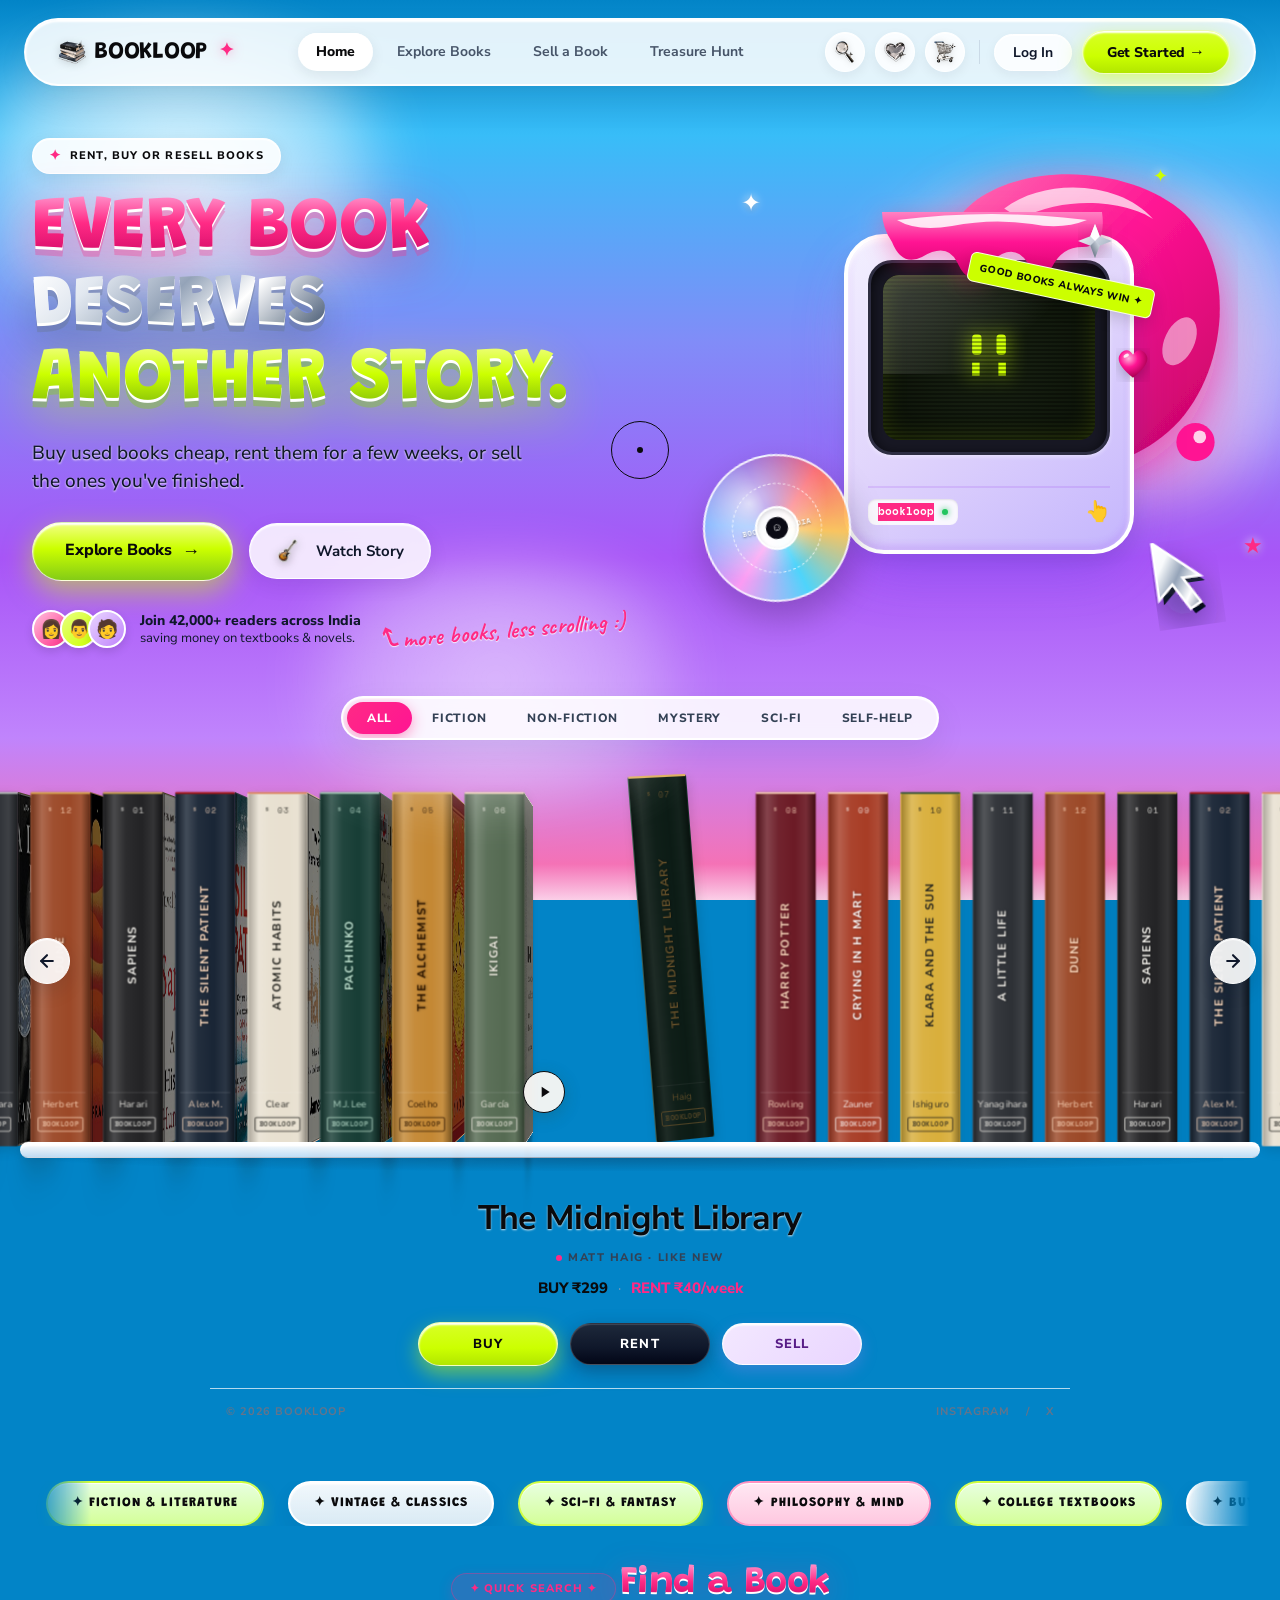
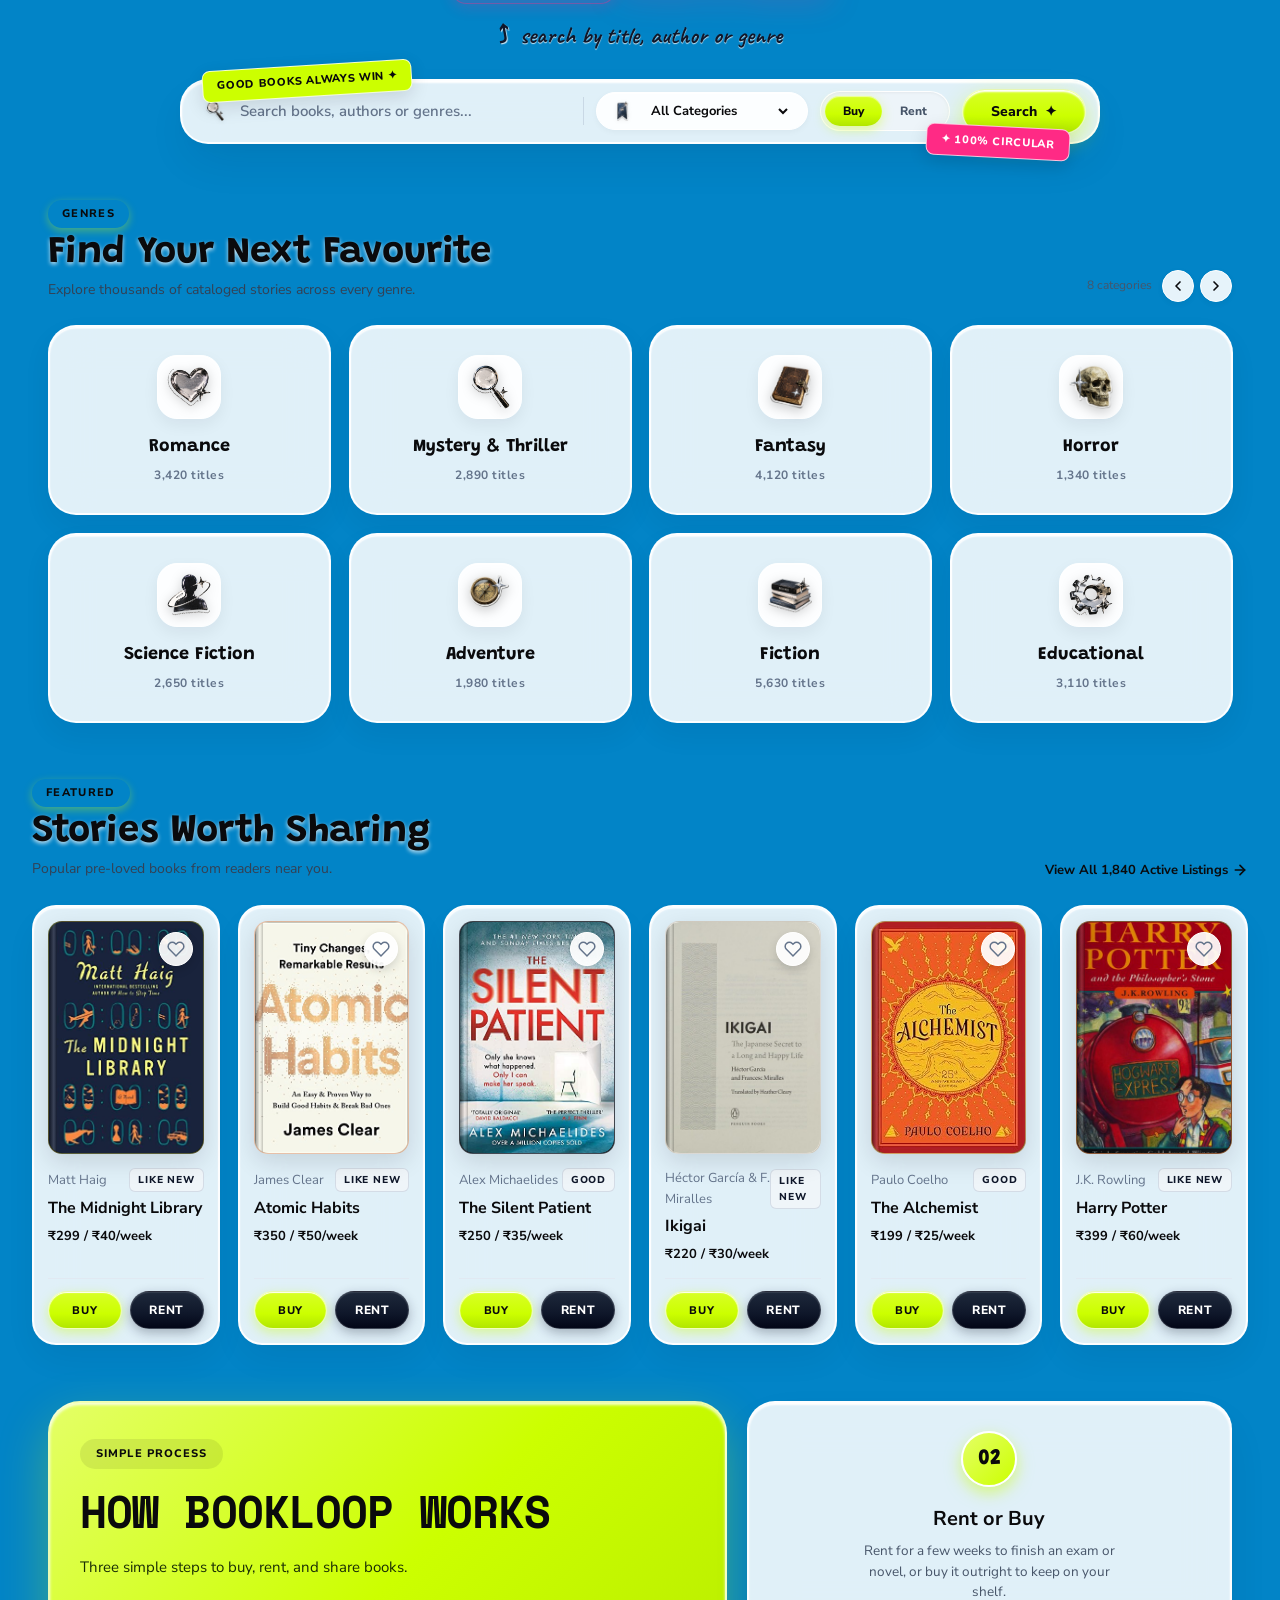
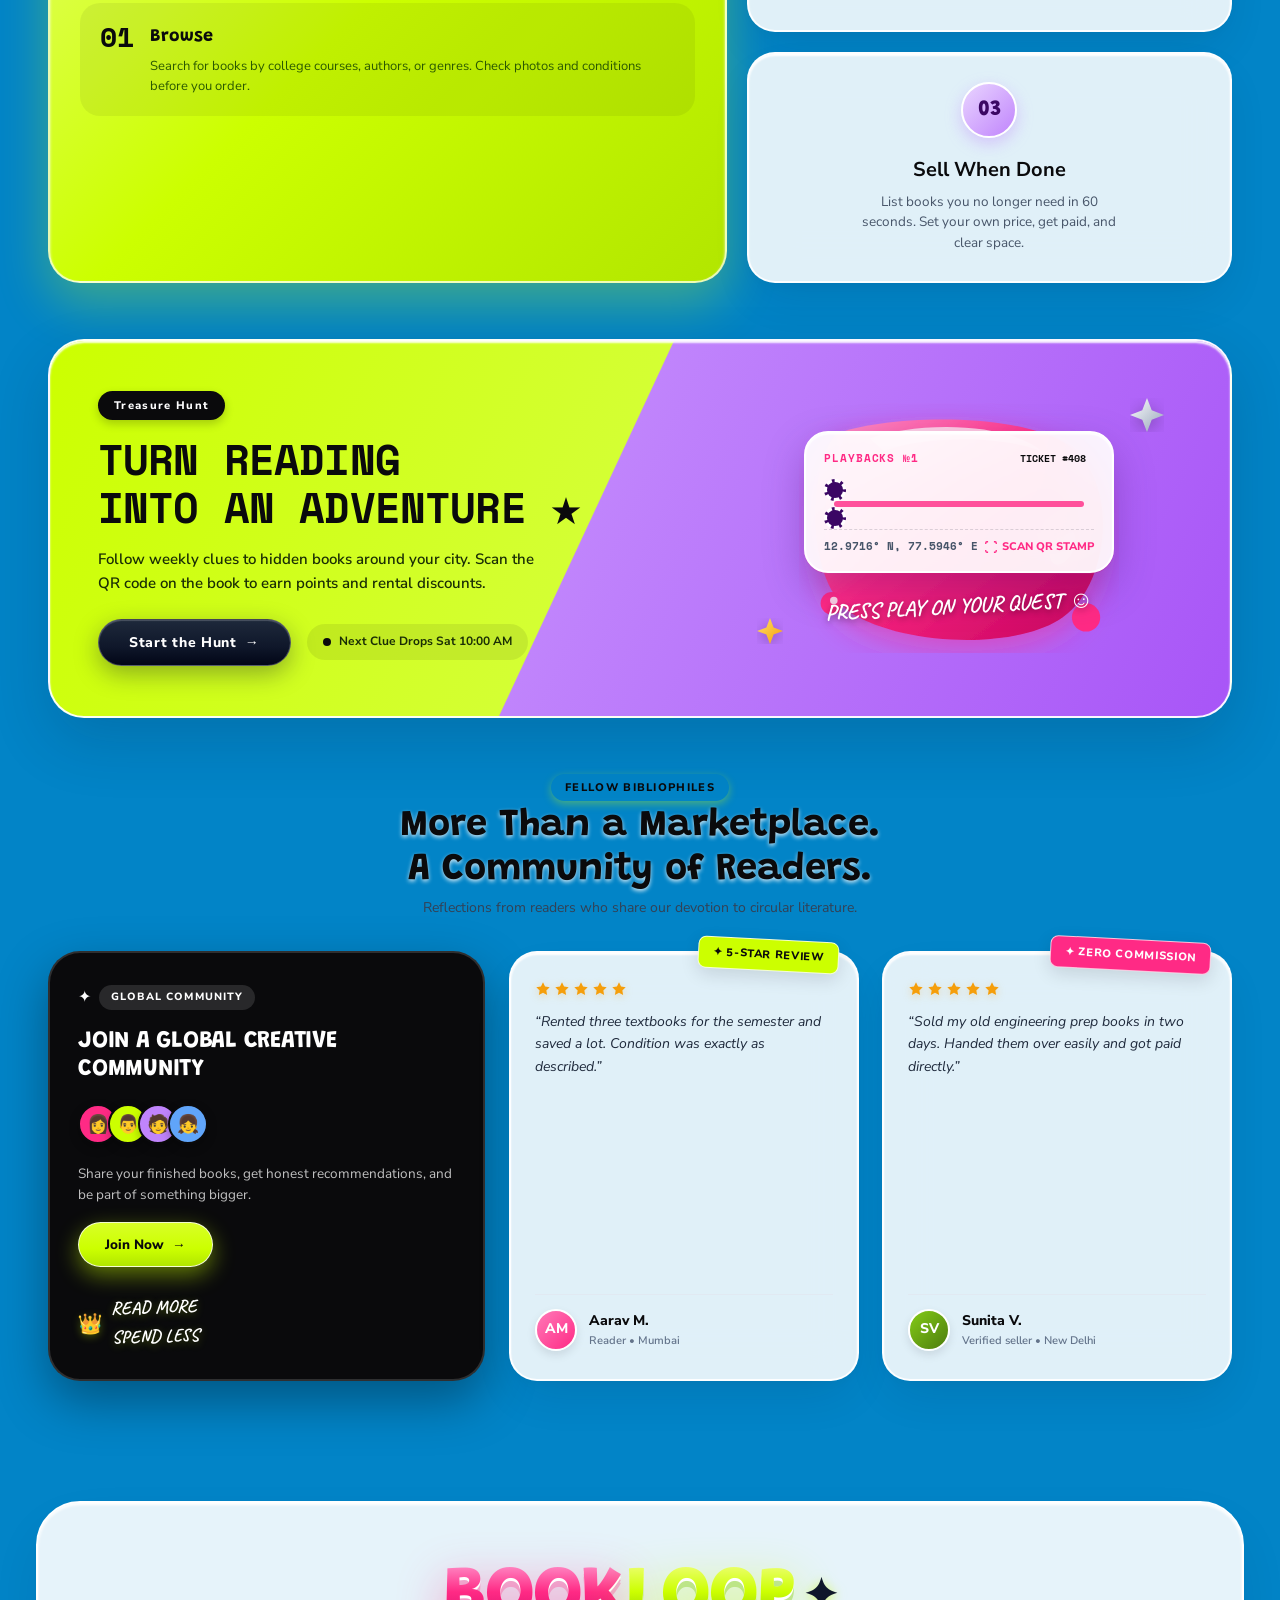
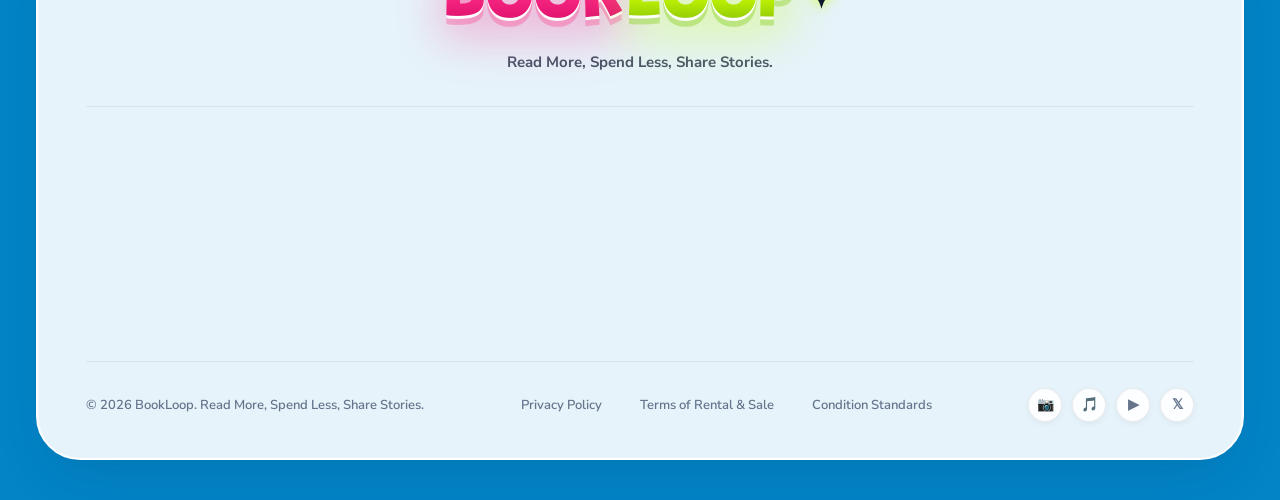
==== commit 118e8d1d: "Update BookLoop Y2K design" ====
--- a/index.html
+++ b/index.html
@@ -6,10 +6,10 @@
   <title>BookLoop | Buy, Rent and Sell Used Books in India</title>
   <meta name="description" content="Buy used books cheap, rent them for a few weeks, or sell the ones you have finished. India's student-friendly circular bookstore."/>
   
-  <!-- Preconnect & Google Fonts: Bagel Fat One, Rubik Bubbles, Fredoka, Caveat, Inter, Space Mono -->
+  <!-- Preconnect & Google Fonts: Grandstander (Display), Nunito Sans (Body), Caveat, Space Mono -->
   <link href="https://fonts.googleapis.com" rel="preconnect"/>
   <link crossorigin="" href="https://fonts.gstatic.com" rel="preconnect"/>
-  <link href="https://fonts.googleapis.com/css2?family=Bagel+Fat+One&family=Caveat:wght@600;700&family=Fredoka:wght@500;600;700;800&family=Inter:wght@400;500;600;700;800;900&family=Playfair+Display:ital,wght@0,600;0,700;0,900;1,600;1,700&family=Rubik+Bubbles&family=Space+Mono:wght@400;700&display=swap" rel="stylesheet"/>
+  <link href="https://fonts.googleapis.com/css2?family=Grandstander:ital,wght@0,100..900;1,100..900&family=Nunito+Sans:ital,wght@0,200..1000;1,200..1000&family=Caveat:wght@600;700&family=Space+Mono:wght@400;700&display=swap" rel="stylesheet"/>
 
   <!-- BookLoop Design System Stylesheet -->
   <link rel="stylesheet" href="style.css"/>
@@ -29,10 +29,7 @@
       
       <!-- Brand Logo -->
       <a class="brand-logo" href="#">
-        <svg class="brand-icon-svg" viewBox="0 0 24 24" fill="none" stroke="currentColor" stroke-width="2.2">
-          <path d="M4 19.5A2.5 2.5 0 0 1 6.5 17H20"></path>
-          <path d="M6.5 2H20v20H6.5A2.5 2.5 0 0 1 4 19.5v-15A2.5 2.5 0 0 1 6.5 2z"></path>
-        </svg>
+        <img src="assets/stickers/books.png" alt="BookLoop" class="sticker-icon brand-sticker-img" />
         <span>BOOKLOOP</span>
         <span class="brand-sparkle-pill">✦</span>
       </a>
@@ -48,14 +45,14 @@
       <!-- Utility Actions -->
       <div class="header-actions">
         <button aria-label="Search" class="header-icon-btn" id="header-search-btn" type="button">
-          <svg viewBox="0 0 24 24" width="20" height="20" fill="none" stroke="currentColor" stroke-width="2"><circle cx="11" cy="11" r="8"></circle><line x1="21" y1="21" x2="16.65" y2="16.65"></line></svg>
+          <img src="assets/stickers/search.png" alt="Search" class="sticker-icon header-sticker-img" />
         </button>
         <button aria-label="Wishlist" class="header-icon-btn" id="header-wishlist-btn" type="button">
-          <svg viewBox="0 0 24 24" width="20" height="20" fill="none" stroke="currentColor" stroke-width="2"><path d="M20.84 4.61a5.5 5.5 0 0 0-7.78 0L12 5.67l-1.06-1.06a5.5 5.5 0 0 0-7.78 7.78l1.06 1.06L12 21.23l7.78-7.78 1.06-1.06a5.5 5.5 0 0 0 0-7.78z"></path></svg>
+          <img src="assets/stickers/heart.png" alt="Wishlist" class="sticker-icon header-sticker-img" />
           <span class="wishlist-badge" id="wishlist-badge">0</span>
         </button>
         <button aria-label="Cart" class="header-icon-btn" id="header-cart-btn" type="button">
-          <svg viewBox="0 0 24 24" width="20" height="20" fill="none" stroke="currentColor" stroke-width="2"><path d="M6 2L3 6v14a2 2 0 0 0 2 2h14a2 2 0 0 0 2-2V6l-3-4z"></path><line x1="3" y1="6" x2="21" y2="6"></line><path d="M16 10a4 4 0 0 1-8 0"></path></svg>
+          <img src="assets/stickers/cart.png" alt="Cart" class="sticker-icon header-sticker-img" />
           <span class="cart-badge" id="cart-badge">0</span>
         </button>
         
@@ -76,24 +73,24 @@
             </div>
             <div class="dropdown-divider"></div>
             <button class="dropdown-item" id="dropdown-wishlist-btn" type="button">
-              <svg viewBox="0 0 24 24" width="16" height="16" fill="none" stroke="currentColor" stroke-width="2"><path d="M20.84 4.61a5.5 5.5 0 0 0-7.78 0L12 5.67l-1.06-1.06a5.5 5.5 0 0 0-7.78 7.78l1.06 1.06L12 21.23l7.78-7.78 1.06-1.06a5.5 5.5 0 0 0 0-7.78z"></path></svg>
+              <img src="assets/stickers/heart.png" alt="" class="sticker-icon dropdown-sticker-img" />
               <span>My Wishlist</span>
             </button>
             <button class="dropdown-item" id="dropdown-orders-btn" type="button">
-              <svg viewBox="0 0 24 24" width="16" height="16" fill="none" stroke="currentColor" stroke-width="2"><path d="M6 2L3 6v14a2 2 0 0 0 2 2h14a2 2 0 0 0 2-2V6l-3-4z"></path><line x1="3" y1="6" x2="21" y2="6"></line><path d="M16 10a4 4 0 0 1-8 0"></path></svg>
+              <img src="assets/stickers/bookmark.png" alt="" class="sticker-icon dropdown-sticker-img" />
               <span>My Orders</span>
             </button>
             <button class="dropdown-item" id="dropdown-hunt-btn" type="button">
-              <svg viewBox="0 0 24 24" width="16" height="16" fill="none" stroke="currentColor" stroke-width="2"><circle cx="12" cy="12" r="10"></circle><polygon points="16.24 7.76 14.12 14.12 7.76 16.24 9.88 9.88 16.24 7.76"></polygon></svg>
+              <img src="assets/stickers/electric-guitar.png" alt="" class="sticker-icon dropdown-sticker-img" />
               <span>Treasure Hunt</span>
             </button>
             <div class="dropdown-divider"></div>
             <button class="dropdown-item danger" id="dropdown-delete-all-listings-btn" type="button">
-              <svg viewBox="0 0 24 24" width="16" height="16" fill="none" stroke="currentColor" stroke-width="2"><polyline points="3 6 5 6 21 6"></polyline><path d="M19 6v14a2 2 0 0 1-2 2H7a2 2 0 0 1-2-2V6m3 0V4a2 2 0 0 1 2-2h4a2 2 0 0 1 2 2v2"></path><line x1="10" y1="11" x2="10" y2="17"></line><line x1="14" y1="11" x2="14" y2="17"></line></svg>
+              <img src="assets/stickers/gear.png" alt="" class="sticker-icon dropdown-sticker-img" />
               <span>Delete all my listings</span>
             </button>
             <button class="dropdown-item logout" id="dropdown-logout-btn" type="button">
-              <svg viewBox="0 0 24 24" width="16" height="16" fill="none" stroke="currentColor" stroke-width="2"><path d="M9 21H5a2 2 0 0 1-2-2V5a2 2 0 0 1 2-2h4"></path><polyline points="16 17 21 12 16 7"></polyline><line x1="21" y1="12" x2="9" y2="12"></line></svg>
+              <img src="assets/stickers/user.png" alt="" class="sticker-icon dropdown-sticker-img" />
               <span>Log Out</span>
             </button>
           </div>
@@ -114,10 +111,7 @@
   <aside class="mobile-nav-drawer" id="mobile-nav-drawer" aria-label="Mobile Navigation" aria-hidden="true">
     <div class="mobile-nav-header">
       <a class="brand-logo" href="#" style="gap: 8px;">
-        <svg class="brand-icon-svg" viewBox="0 0 24 24" fill="none" stroke="currentColor" stroke-width="2.2">
-          <path d="M4 19.5A2.5 2.5 0 0 1 6.5 17H20"></path>
-          <path d="M6.5 2H20v20H6.5A2.5 2.5 0 0 1 4 19.5v-15A2.5 2.5 0 0 1 6.5 2z"></path>
-        </svg>
+        <img src="assets/stickers/books.png" alt="BookLoop" class="sticker-icon brand-sticker-img" />
         <span>BOOKLOOP</span>
       </a>
       <button class="drawer-close-btn" id="mobile-nav-close" type="button" aria-label="Close menu">
@@ -131,20 +125,20 @@
 
     <nav class="mobile-nav-links">
       <a class="mobile-nav-item active" href="#" id="mobile-nav-home">
-        <svg viewBox="0 0 24 24" width="18" height="18" fill="none" stroke="currentColor" stroke-width="2"><path d="M3 9l9-7 9 7v11a2 2 0 0 1-2 2H5a2 2 0 0 1-2-2z"></path><polyline points="9 22 9 12 15 12 15 22"></polyline></svg>
+        <img src="assets/stickers/home.png" alt="" class="sticker-icon mobile-sticker-img" />
         <span>Home</span>
       </a>
       <a class="mobile-nav-item" href="#featured-books-grid" id="mobile-nav-explore">
-        <svg viewBox="0 0 24 24" width="18" height="18" fill="none" stroke="currentColor" stroke-width="2"><circle cx="12" cy="12" r="10"></circle><polygon points="16.24 7.76 14.12 14.12 7.76 16.24 9.88 9.88 16.24 7.76"></polygon></svg>
+        <img src="assets/stickers/books.png" alt="" class="sticker-icon mobile-sticker-img" />
         <span>Explore Books</span>
       </a>
       <a class="mobile-nav-item" href="#sell" id="mobile-nav-sell">
-        <svg viewBox="0 0 24 24" width="18" height="18" fill="none" stroke="currentColor" stroke-width="2"><circle cx="12" cy="12" r="10"></circle><line x1="12" y1="8" x2="12" y2="16"></line><line x1="8" y1="12" x2="16" y2="12"></line></svg>
+        <img src="assets/stickers/gear.png" alt="" class="sticker-icon mobile-sticker-img" />
         <span>Sell a Book</span>
         <span class="mobile-nav-badge">Free</span>
       </a>
       <a class="mobile-nav-item" href="#treasure-hunt" id="mobile-nav-hunt">
-        <svg viewBox="0 0 24 24" width="18" height="18" fill="none" stroke="currentColor" stroke-width="2"><polygon points="12 2 15.09 8.26 22 9.27 17 14.14 18.18 21.02 12 17.77 5.82 21.02 7 14.14 2 9.27 8.91 8.26 12 2"></polygon></svg>
+        <img src="assets/stickers/electric-guitar.png" alt="" class="sticker-icon mobile-sticker-img" />
         <span>Treasure Hunt</span>
         <span class="mobile-nav-badge gold">Hunt</span>
       </a>
@@ -154,20 +148,20 @@
 
     <div class="mobile-nav-secondary">
       <button class="mobile-nav-item" id="mobile-nav-wishlist" type="button">
-        <svg viewBox="0 0 24 24" width="18" height="18" fill="none" stroke="currentColor" stroke-width="2"><path d="M20.84 4.61a5.5 5.5 0 0 0-7.78 0L12 5.67l-1.06-1.06a5.5 5.5 0 0 0-7.78 7.78l1.06 1.06L12 21.23l7.78-7.78 1.06-1.06a5.5 5.5 0 0 0 0-7.78z"></path></svg>
+        <img src="assets/stickers/heart.png" alt="" class="sticker-icon mobile-sticker-img" />
         <span>Saved Wishlist</span>
         <span class="mobile-count-pill" id="mobile-wishlist-count">0</span>
       </button>
       <button class="mobile-nav-item" id="mobile-nav-orders" type="button">
-        <svg viewBox="0 0 24 24" width="18" height="18" fill="none" stroke="currentColor" stroke-width="2"><path d="M6 2L3 6v14a2 2 0 0 0 2 2h14a2 2 0 0 0 2-2V6l-3-4z"></path><line x1="3" y1="6" x2="21" y2="6"></line><path d="M16 10a4 4 0 0 1-8 0"></path></svg>
+        <img src="assets/stickers/bookmark.png" alt="" class="sticker-icon mobile-sticker-img" />
         <span>My Orders &amp; Rentals</span>
       </button>
       <button class="mobile-nav-item" id="mobile-nav-standards" type="button">
-        <svg viewBox="0 0 24 24" width="18" height="18" fill="none" stroke="currentColor" stroke-width="2"><path d="M12 22s8-4 8-10V5l-8-3-8 3v7c0 6 8 10 8 10z"></path></svg>
+        <img src="assets/stickers/books.png" alt="" class="sticker-icon mobile-sticker-img" />
         <span>Condition Standards</span>
       </button>
       <button class="mobile-nav-item danger" id="mobile-nav-delete-all" type="button" style="color: #ba1a1a;">
-        <svg viewBox="0 0 24 24" width="18" height="18" fill="none" stroke="currentColor" stroke-width="2"><polyline points="3 6 5 6 21 6"></polyline><path d="M19 6v14a2 2 0 0 1-2 2H7a2 2 0 0 1-2-2V6m3 0V4a2 2 0 0 1 2-2h4a2 2 0 0 1 2 2v2"></path><line x1="10" y1="11" x2="10" y2="17"></line><line x1="14" y1="11" x2="14" y2="17"></line></svg>
+        <img src="assets/stickers/gear.png" alt="" class="sticker-icon mobile-sticker-img" />
         <span>Delete all my listings</span>
       </button>
     </div>
@@ -219,8 +213,8 @@
               <span class="cta-arrow">→</span>
             </a>
             <button class="btn-story-glass" id="hero-story-cta" type="button">
-              <span class="play-disc">
-                <svg viewBox="0 0 24 24" width="12" height="12" fill="currentColor"><polygon points="7 4 19 12 7 20 7 4"></polygon></svg>
+              <span class="play-disc" style="background: transparent; border: none; box-shadow: none;">
+                <img src="assets/stickers/electric-guitar.png" alt="" class="sticker-icon hero-guitar-sticker" />
               </span>
               <span>Watch Story</span>
             </button>
@@ -544,7 +538,7 @@
         
         <!-- Search input -->
         <div class="search-input-field">
-          <svg viewBox="0 0 24 24" width="20" height="20" fill="none" stroke="var(--forest-green)" stroke-width="2.2"><circle cx="11" cy="11" r="8"></circle><line x1="21" y1="21" x2="16.65" y2="16.65"></line></svg>
+          <img src="assets/stickers/search.png" alt="" class="sticker-icon search-input-sticker-img" />
           <input id="book-search-input" placeholder="Search books, authors or genres..." type="text"/>
         </div>
 
@@ -552,7 +546,7 @@
 
         <!-- Facet Category Dropdown -->
         <div class="search-category-dropdown">
-          <svg viewBox="0 0 24 24" width="16" height="16" fill="none" stroke="currentColor" stroke-width="2"><line x1="4" y1="21" x2="4" y2="14"></line><line x1="4" y1="10" x2="4" y2="3"></line><line x1="12" y1="21" x2="12" y2="12"></line><line x1="12" y1="8" x2="12" y2="3"></line><line x1="20" y1="21" x2="20" y2="16"></line><line x1="20" y1="12" x2="20" y2="3"></line><line x1="1" y1="14" x2="7" y2="14"></line><line x1="9" y1="8" x2="15" y2="8"></line><line x1="17" y1="16" x2="23" y2="16"></line></svg>
+          <img src="assets/stickers/bookmark.png" alt="" class="sticker-icon search-input-sticker-img" />
           <select>
             <option>All Categories</option>
             <option>Fiction &amp; Literature</option>
@@ -605,17 +599,7 @@
         <!-- Card 1: Romance -->
         <div class="genre-card" data-genre="fiction">
           <div class="genre-card-icon">
-            <svg width="44" height="44" viewBox="0 0 44 44" fill="none" xmlns="http://www.w3.org/2000/svg">
-              <defs>
-                <linearGradient id="heart-grad" x1="0" y1="0" x2="1" y2="1">
-                  <stop offset="0%" stop-color="#ff9ec6"/>
-                  <stop offset="50%" stop-color="#ff2a85"/>
-                  <stop offset="100%" stop-color="#d4006a"/>
-                </linearGradient>
-              </defs>
-              <path d="M22 38s-14-8.5-14-18c0-5 4-9 8-9 2.8 0 4.8 1.5 6 3.5 1.2-2 3.2-3.5 6-3.5 4 0 8 4 8 9 0 9.5-14 18-14 18z" fill="url(#heart-grad)" stroke="#fff" stroke-width="1.5"/>
-              <ellipse cx="16" cy="17" rx="3" ry="2" fill="rgba(255,255,255,0.35)" transform="rotate(-20 16 17)"/>
-            </svg>
+            <img src="assets/stickers/heart.png" alt="Romance" class="genre-sticker-img" />
           </div>
           <div class="genre-card-text">
             <h3>Romance</h3>
@@ -626,19 +610,7 @@
         <!-- Card 2: Mystery & Thriller -->
         <div class="genre-card" data-genre="mystery">
           <div class="genre-card-icon">
-            <svg width="44" height="44" viewBox="0 0 44 44" fill="none" xmlns="http://www.w3.org/2000/svg">
-              <defs>
-                <linearGradient id="mag-grad" x1="0" y1="0" x2="1" y2="1">
-                  <stop offset="0%" stop-color="#4a5568"/>
-                  <stop offset="50%" stop-color="#2d3748"/>
-                  <stop offset="100%" stop-color="#1a202c"/>
-                </linearGradient>
-              </defs>
-              <circle cx="19" cy="19" r="10" fill="url(#mag-grad)" stroke="#fff" stroke-width="1.5"/>
-              <ellipse cx="15" cy="15" rx="4" ry="3" fill="rgba(255,255,255,0.2)" transform="rotate(-25 15 15)"/>
-              <line x1="26.5" y1="26.5" x2="36" y2="36" stroke="url(#mag-grad)" stroke-width="4" stroke-linecap="round"/>
-              <line x1="27" y1="27" x2="35" y2="35" stroke="rgba(255,255,255,0.25)" stroke-width="1.5" stroke-linecap="round"/>
-            </svg>
+            <img src="assets/stickers/search.png" alt="Mystery & Thriller" class="genre-sticker-img" />
           </div>
           <div class="genre-card-text">
             <h3>Mystery &amp; Thriller</h3>
@@ -649,17 +621,7 @@
         <!-- Card 3: Fantasy -->
         <div class="genre-card" data-genre="fiction">
           <div class="genre-card-icon">
-            <svg width="44" height="44" viewBox="0 0 44 44" fill="none" xmlns="http://www.w3.org/2000/svg">
-              <defs>
-                <linearGradient id="star-grad" x1="0" y1="0" x2="1" y2="1">
-                  <stop offset="0%" stop-color="#ffe066"/>
-                  <stop offset="50%" stop-color="#ffc800"/>
-                  <stop offset="100%" stop-color="#d4a000"/>
-                </linearGradient>
-              </defs>
-              <path d="M22 4l5 12h13l-10.5 8 4 12.5L22 29l-11.5 7.5 4-12.5L4 16h13z" fill="url(#star-grad)" stroke="#fff" stroke-width="1.2"/>
-              <path d="M18 14l4-7 4 7h-8z" fill="rgba(255,255,255,0.35)"/>
-            </svg>
+            <img src="assets/stickers/fantasy-grimoire.png" alt="Fantasy" class="genre-sticker-img" />
           </div>
           <div class="genre-card-text">
             <h3>Fantasy</h3>
@@ -670,19 +632,7 @@
         <!-- Card 4: Horror -->
         <div class="genre-card" data-genre="mystery">
           <div class="genre-card-icon">
-            <svg width="44" height="44" viewBox="0 0 44 44" fill="none" xmlns="http://www.w3.org/2000/svg">
-              <defs>
-                <linearGradient id="ghost-grad" x1="0" y1="0" x2="1" y2="1">
-                  <stop offset="0%" stop-color="#d8b4fe"/>
-                  <stop offset="50%" stop-color="#a855f7"/>
-                  <stop offset="100%" stop-color="#7c3aed"/>
-                </linearGradient>
-              </defs>
-              <path d="M14 40v-4c0 0-2-2-2-6v-8c0-6 4.5-14 10-14s10 8 10 14v8c0 4-2 6-2 6v4l-3-3-2.5 3-2.5-3-2.5 3-2.5-3-3 3z" fill="url(#ghost-grad)" stroke="#fff" stroke-width="1.2"/>
-              <circle cx="18" cy="20" r="2.5" fill="#1a0533"/>
-              <circle cx="26" cy="20" r="2.5" fill="#1a0533"/>
-              <ellipse cx="17" cy="15" rx="3.5" ry="2" fill="rgba(255,255,255,0.25)" transform="rotate(-15 17 15)"/>
-            </svg>
+            <img src="assets/stickers/horror-skull.png" alt="Horror" class="genre-sticker-img" />
           </div>
           <div class="genre-card-text">
             <h3>Horror</h3>
@@ -693,20 +643,7 @@
         <!-- Card 5: Science Fiction -->
         <div class="genre-card" data-genre="sci-fi">
           <div class="genre-card-icon">
-            <svg width="44" height="44" viewBox="0 0 44 44" fill="none" xmlns="http://www.w3.org/2000/svg">
-              <defs>
-                <linearGradient id="rocket-grad" x1="0" y1="0" x2="1" y2="1">
-                  <stop offset="0%" stop-color="#93c5fd"/>
-                  <stop offset="50%" stop-color="#3b82f6"/>
-                  <stop offset="100%" stop-color="#1d4ed8"/>
-                </linearGradient>
-              </defs>
-              <path d="M22 4c0 0-8 8-8 22h4l4 10 4-10h4c0-14-8-22-8-22z" fill="url(#rocket-grad)" stroke="#fff" stroke-width="1.2"/>
-              <ellipse cx="22" cy="20" rx="3" ry="3" fill="#e0f2fe" stroke="#93c5fd" stroke-width="0.8"/>
-              <path d="M14 26l-4 6 6-2" fill="#f97316"/>
-              <path d="M30 26l4 6-6-2" fill="#f97316"/>
-              <ellipse cx="20" cy="12" rx="2.5" ry="4" fill="rgba(255,255,255,0.3)" transform="rotate(-10 20 12)"/>
-            </svg>
+            <img src="assets/stickers/user.png" alt="Science Fiction" class="genre-sticker-img" />
           </div>
           <div class="genre-card-text">
             <h3>Science Fiction</h3>
@@ -717,23 +654,7 @@
         <!-- Card 6: Adventure -->
         <div class="genre-card" data-genre="fiction">
           <div class="genre-card-icon">
-            <svg width="44" height="44" viewBox="0 0 44 44" fill="none" xmlns="http://www.w3.org/2000/svg">
-              <defs>
-                <linearGradient id="compass-grad" x1="0" y1="0" x2="1" y2="1">
-                  <stop offset="0%" stop-color="#fdba74"/>
-                  <stop offset="50%" stop-color="#f97316"/>
-                  <stop offset="100%" stop-color="#c2410c"/>
-                </linearGradient>
-              </defs>
-              <circle cx="22" cy="22" r="16" fill="url(#compass-grad)" stroke="#fff" stroke-width="1.5"/>
-              <circle cx="22" cy="22" r="12" fill="none" stroke="rgba(255,255,255,0.3)" stroke-width="0.8"/>
-              <polygon points="22,8 24.5,20 22,22 19.5,20" fill="#fff"/>
-              <polygon points="22,36 19.5,24 22,22 24.5,24" fill="rgba(0,0,0,0.3)"/>
-              <polygon points="8,22 20,19.5 22,22 20,24.5" fill="rgba(255,255,255,0.5)"/>
-              <polygon points="36,22 24,24.5 22,22 24,19.5" fill="rgba(0,0,0,0.2)"/>
-              <circle cx="22" cy="22" r="2.5" fill="#fff"/>
-              <ellipse cx="17" cy="14" rx="5" ry="3.5" fill="rgba(255,255,255,0.2)" transform="rotate(-30 17 14)"/>
-            </svg>
+            <img src="assets/stickers/adventure-compass.png" alt="Adventure" class="genre-sticker-img" />
           </div>
           <div class="genre-card-text">
             <h3>Adventure</h3>
@@ -744,21 +665,7 @@
         <!-- Card 7: Fiction -->
         <div class="genre-card" data-genre="fiction">
           <div class="genre-card-icon">
-            <svg width="44" height="44" viewBox="0 0 44 44" fill="none" xmlns="http://www.w3.org/2000/svg">
-              <defs>
-                <linearGradient id="book-grad" x1="0" y1="0" x2="1" y2="1">
-                  <stop offset="0%" stop-color="#86efac"/>
-                  <stop offset="50%" stop-color="#22c55e"/>
-                  <stop offset="100%" stop-color="#15803d"/>
-                </linearGradient>
-              </defs>
-              <path d="M6 10c4-2 8-2 16 2v24c-8-4-12-4-16-2V10z" fill="url(#book-grad)" stroke="#fff" stroke-width="1.2"/>
-              <path d="M38 10c-4-2-8-2-16 2v24c8-4 12-4 16-2V10z" fill="url(#book-grad)" stroke="#fff" stroke-width="1.2"/>
-              <path d="M8 14c3-1 6-1 12 1.5" stroke="rgba(255,255,255,0.4)" stroke-width="0.8"/>
-              <path d="M8 18c3-1 6-1 12 1.5" stroke="rgba(255,255,255,0.4)" stroke-width="0.8"/>
-              <path d="M8 22c3-1 6-1 12 1.5" stroke="rgba(255,255,255,0.4)" stroke-width="0.8"/>
-              <ellipse cx="13" cy="12" rx="4" ry="2" fill="rgba(255,255,255,0.25)" transform="rotate(-10 13 12)"/>
-            </svg>
+            <img src="assets/stickers/books.png" alt="Fiction" class="genre-sticker-img" />
           </div>
           <div class="genre-card-text">
             <h3>Fiction</h3>
@@ -769,21 +676,7 @@
         <!-- Card 8: Educational -->
         <div class="genre-card" data-genre="non-fiction">
           <div class="genre-card-icon">
-            <svg width="44" height="44" viewBox="0 0 44 44" fill="none" xmlns="http://www.w3.org/2000/svg">
-              <defs>
-                <linearGradient id="bulb-grad" x1="0" y1="0" x2="1" y2="1">
-                  <stop offset="0%" stop-color="#d9f99d"/>
-                  <stop offset="50%" stop-color="#a3e635"/>
-                  <stop offset="100%" stop-color="#65a30d"/>
-                </linearGradient>
-              </defs>
-              <path d="M22 4c-7 0-12 5.5-12 12 0 4.5 2.5 8 6 10v4h12v-4c3.5-2 6-5.5 6-10 0-6.5-5-12-12-12z" fill="url(#bulb-grad)" stroke="#fff" stroke-width="1.2"/>
-              <rect x="17" y="32" width="10" height="3" rx="1.5" fill="#65a30d" stroke="#fff" stroke-width="0.8"/>
-              <rect x="18" y="36" width="8" height="2" rx="1" fill="#65a30d" stroke="#fff" stroke-width="0.8"/>
-              <ellipse cx="18" cy="12" rx="4" ry="5" fill="rgba(255,255,255,0.3)" transform="rotate(-15 18 12)"/>
-              <line x1="22" y1="18" x2="22" y2="28" stroke="rgba(255,255,255,0.4)" stroke-width="1"/>
-              <line x1="18" y1="22" x2="26" y2="22" stroke="rgba(255,255,255,0.4)" stroke-width="1"/>
-            </svg>
+            <img src="assets/stickers/gear.png" alt="Educational" class="genre-sticker-img" />
           </div>
           <div class="genre-card-text">
             <h3>Educational</h3>
@@ -1501,7 +1394,7 @@
   <aside class="slide-drawer" id="wishlist-drawer" aria-label="Wishlist Drawer" aria-hidden="true">
     <div class="drawer-header">
       <div class="drawer-header-title">
-        <svg viewBox="0 0 24 24" width="20" height="20" fill="currentColor" stroke="currentColor" stroke-width="1"><path d="M20.84 4.61a5.5 5.5 0 0 0-7.78 0L12 5.67l-1.06-1.06a5.5 5.5 0 0 0-7.78 7.78l1.06 1.06L12 21.23l7.78-7.78 1.06-1.06a5.5 5.5 0 0 0 0-7.78z"></path></svg>
+        <img src="assets/stickers/heart.png" alt="" class="sticker-icon drawer-header-sticker-img" />
         <h3>Your Wishlist</h3>
         <span class="drawer-count-chip" id="wishlist-drawer-count">0 saved</span>
       </div>
@@ -1524,7 +1417,7 @@
   <aside class="slide-drawer" id="cart-drawer" aria-label="Shopping Cart Drawer" aria-hidden="true">
     <div class="drawer-header">
       <div class="drawer-header-title">
-        <svg viewBox="0 0 24 24" width="20" height="20" fill="none" stroke="currentColor" stroke-width="2"><path d="M6 2L3 6v14a2 2 0 0 0 2 2h14a2 2 0 0 0 2-2V6l-3-4z"></path><line x1="3" y1="6" x2="21" y2="6"></line><path d="M16 10a4 4 0 0 1-8 0"></path></svg>
+        <img src="assets/stickers/cart.png" alt="" class="sticker-icon drawer-header-sticker-img" />
         <h3>Your Bag</h3>
         <span class="drawer-count-chip" id="cart-drawer-count">0 items</span>
       </div>
--- a/style.css
+++ b/style.css
@@ -79,13 +79,13 @@
   --border-light: rgba(255, 255, 255, 0.8);
   --border-plank: rgba(148, 163, 184, 0.4);
   
-  /* Typography */
-  --font-display: 'Bagel Fat One', 'Rubik Bubbles', 'Fredoka', cursive, sans-serif;
-  --font-bubble: 'Bagel Fat One', 'Rubik Bubbles', cursive;
+  /* Y2K Typography — Grandstander (display) + Nunito Sans (body) */
+  --font-display: 'Grandstander', cursive;
+  --font-bubble: 'Grandstander', cursive;
+  --font-serif: 'Nunito Sans', sans-serif;
+  --font-sans: 'Nunito Sans', -apple-system, BlinkMacSystemFont, 'Segoe UI', sans-serif;
   --font-handwritten: 'Caveat', cursive;
-  --font-serif: 'Playfair Display', Didot, 'Bodoni MT', Georgia, serif;
-  --font-sans: 'Inter', -apple-system, BlinkMacSystemFont, 'Segoe UI', Roboto, sans-serif;
-  --font-mono: 'Space Mono', SFMono-Regular, Menlo, Monaco, Consolas, monospace;
+  --font-mono: 'Space Mono', SFMono-Regular, Menlo, monospace;
 }
 
 /* CSS Reset */
@@ -135,20 +135,58 @@
   }
 }
 
-/* Sky-Blue Gradient Background with Soft Clouds */
+/* Y2K Gradient Background */
 body {
-  background-color: #38bdf8;
-  background-image: 
-    linear-gradient(180deg, #38bdf8 0%, #60a5fa 22%, #93c5fd 46%, #c7d2fe 75%, #e0e7ff 100%);
+  background-color: #0284c7;
+  background-image:
+    linear-gradient(180deg,
+      #0284c7 0%,
+      #38bdf8 15%,
+      #818cf8 38%,
+      #a855f7 62%,
+      #c084fc 82%,
+      #f472b6 96%,
+      #fbcfe8 100%);
   background-attachment: fixed;
   color: var(--text);
   font-family: var(--font-sans);
-  line-height: 1.5;
+  line-height: 1.6;
   overflow-x: hidden;
   position: relative;
   -webkit-font-smoothing: antialiased;
   -moz-osx-font-smoothing: grayscale;
   min-height: 100vh;
+}
+
+/* Y2K decorative elements */
+.y2k-decorations {
+  position: absolute;
+  inset: 0;
+  pointer-events: none;
+  overflow: hidden;
+  z-index: 2;
+}
+.y2k-decorations img {
+  position: absolute;
+  width: 180px;
+  opacity: 0.85;
+  filter: drop-shadow(0 4px 12px rgba(0,0,0,0.25));
+}
+.deco-torus { top: -30px; left: -40px; }
+.deco-star { top: 120px; right: -20px; }
+.deco-dialog { bottom: -20px; left: 50%; transform: translateX(-50%); width: 220px; }
+
+/* Decorative Y2K elements */
+.decorative-element {
+  position: absolute;
+  pointer-events: none;
+  z-index: 2;
+  animation: floatFade 8s ease-in-out infinite;
+}
+
+@keyframes floatFade {
+  0%, 100% { transform: translateY(0) scale(1); opacity: 0.85; }
+  50% { transform: translateY(-12px) scale(1.05); opacity: 1; }
 }
 
 /* Fluffy Dreamy White Clouds in the Sky */
@@ -3024,12 +3062,12 @@
    4. FEATURED BOOKS ("Stories Worth Sharing")
    ========================================================================== */
 .section-featured-books {
-  max-width: 1320px;
+  max-width: 1440px;
   margin: 0 auto 56px;
   padding: 0 24px;
 }
 @media (min-width: 768px) {
-  .section-featured-books { padding: 0 48px; }
+  .section-featured-books { padding: 0 32px; }
 }
 
 .view-all-link {
@@ -3047,14 +3085,14 @@
 
 .books-grid {
   display: grid;
-  grid-template-columns: repeat(1, 1fr);
-  gap: 24px;
-}
-@media (min-width: 640px) {
-  .books-grid { grid-template-columns: repeat(2, 1fr); gap: 26px; }
+  grid-template-columns: repeat(2, 1fr);
+  gap: 16px;
+}
+@media (min-width: 768px) {
+  .books-grid { grid-template-columns: repeat(3, 1fr); gap: 20px; }
 }
 @media (min-width: 1024px) {
-  .books-grid { grid-template-columns: repeat(3, 1fr); gap: 30px; }
+  .books-grid { grid-template-columns: repeat(6, 1fr); gap: 18px; }
 }
 
 .book-card {
@@ -3062,8 +3100,8 @@
   backdrop-filter: blur(20px);
   -webkit-backdrop-filter: blur(20px);
   border: 2px solid rgba(255, 255, 255, 0.95);
-  border-radius: 28px;
-  padding: 18px;
+  border-radius: 24px;
+  padding: 14px;
   box-shadow: 
     0 16px 36px -8px rgba(15, 23, 42, 0.08),
     0 4px 12px rgba(0, 0, 0, 0.02),
@@ -3089,7 +3127,7 @@
   display: flex;
   flex-direction: column;
   justify-content: space-between;
-  padding: 20px 16px;
+  padding: 16px 12px;
   box-sizing: border-box;
 }
 
@@ -3196,7 +3234,7 @@
 }
 .book-card-title {
   font-family: var(--font-serif);
-  font-size: 19px;
+  font-size: 16px;
   font-weight: 700;
   color: var(--near-black);
   margin-top: 4px;
@@ -3205,7 +3243,7 @@
   text-overflow: ellipsis;
 }
 .book-card-price {
-  font-size: 14px;
+  font-size: 13px;
   font-weight: 700;
   color: var(--near-black);
   margin-top: 4px;
@@ -3214,17 +3252,17 @@
 .book-card-actions {
   display: grid;
   grid-template-columns: 1fr 1fr;
-  gap: 10px;
-  margin-top: 16px;
-  padding-top: 14px;
+  gap: 8px;
+  margin-top: 14px;
+  padding-top: 12px;
   border-top: 1px solid rgba(226, 232, 240, 0.8);
 }
 .btn-card-buy {
-  padding: 10px 14px;
+  padding: 8px 10px;
   border-radius: 9999px;
   background: linear-gradient(180deg, #d8ff26 0%, #ccff00 60%, #b2e600 100%);
   color: #0a0a0c;
-  font-size: 12px;
+  font-size: 11px;
   font-weight: 800;
   letter-spacing: 0.06em;
   border: 1px solid rgba(255, 255, 255, 0.7);
@@ -3663,7 +3701,117 @@
   font-family: var(--font-mono);
 }
 
-.cassette-body {
+.cassette-/* Updated body gradient for Y2K aesthetic */
+/* Updated background gradient with electric sky blue, lavender, hot pink, neon lime */
+body {
+  background-color: #38bdf8;
+  background-image:
+    linear-gradient(180deg, #0284c7 0%, #60a5fa 20%, #818cf8 45%, #a855f7 70%, #f472b6 90%, #e0f2fe 100%);
+  background-attachment: fixed;
+  color: var(--text);
+  font-family: var(--font-sans);
+  line-height: 1.5;
+  overflow-x: hidden;
+  position: relative;
+  -webkit-font-smoothing: antialiased;
+  -moz-osx-font-smoothing: grayscale;
+  min-height: 100vh;
+}
+
+/* Frosted glass components – adjust to brighter surface */
+.glass-card {
+  background: rgba(255, 255, 255, 0.88);
+  backdrop-filter: blur(22px);
+  -webkit-backdrop-filter: blur(22px);
+  border: 2px solid rgba(255, 255, 255, 0.95);
+  border-radius: 28px;
+  box-shadow:
+    0 20px 48px -12px rgba(15, 23, 42, 0.12),
+    0 4px 14px rgba(0, 0, 0, 0.03),
+    inset 0 2px 2px #ffffff;
+  transition: transform 0.3s cubic-bezier(0.16, 1, 0.3, 1), box-shadow 0.3s ease;
+}
+
+.glass-card:hover {
+  transform: translateY(-4px);
+  box-shadow:
+    0 26px 54px -12px rgba(15, 23, 42, 0.16),
+    0 8px 20px rgba(0, 0, 0, 0.04),
+    inset 0 2px 2px #ffffff;
+}
+
+/* Primary button – neon lime gradient */
+.btn-explore-lime {
+  background: linear-gradient(180deg, #f2ff85 0%, #ccff00 45%, #84cc16 100%);
+  color: #0a0a0c;
+  border: 1.5px solid rgba(255, 255, 255, 0.7);
+  box-shadow:
+    0 10px 28px rgba(204, 255, 0, 0.55),
+    inset 0 2px 2px #ffffff;
+}
+
+.btn-explore-lime:hover {
+  transform: translateY(-3px) scale(1.02);
+  box-shadow:
+    0 14px 34px rgba(204, 255, 0, 0.7),
+    inset 0 2px 2px #ffffff;
+}
+
+/* Accent button – hot pink gradient */
+.btn-pill-accent {
+  background: linear-gradient(180deg, #ff79b8 0%, #ff2a85 60%, #c4005e 100%);
+  color: #ffffff;
+  border: 1.5px solid rgba(255, 255, 255, 0.7);
+  box-shadow:
+    0 8px 22px rgba(255, 42, 133, 0.45),
+    inset 0 2px 2px rgba(255, 255, 255, 0.7);
+}
+
+/* Decorative Y2K elements */
+.decorative-element {
+  position: absolute;
+  pointer-events: none;
+  z-index: 2;
+  animation: floatFade 8s ease-in-out infinite;
+}
+
+@keyframes floatFade {
+  0%, 100% { transform: translateY(0) scale(1); opacity: 0.85; }
+  50% { transform: translateY(-12px) scale(1.05); opacity: 1; }
+}
+
+/* Adjust badge colors to match palette */
+.badge-label {
+  background: var(--hot-pink);
+  color: #ffffff;
+}
+
+/* Adjust genre tabs active indicator */
+.tab-indicator {
+  background: linear-gradient(135deg, #ff2a85 0%, #ff1493 100%);
+}
+
+/* Ensure hero bubble words keep their original gradients – no change */
+  background-color: #0284c7; /* fallback */
+  background-image:
+    linear-gradient(180deg,
+      #0284c7 0%,
+      #38bdf8 15%,
+      #818cf8 38%,
+      #a855f7 62%,
+      #c084fc 82%,
+      #f472b6 96%,
+      #fbcfe8 100%);
+  background-attachment: fixed;
+  color: var(--text);
+  font-family: var(--font-sans);
+  line-height: 1.5;
+  overflow-x: hidden;
+  position: relative;
+  -webkit-font-smoothing: antialiased;
+  -moz-osx-font-smoothing: grayscale;
+  min-height: 100vh;
+}
   background: linear-gradient(180deg, #1e1b4b 0%, #0f172a 100%);
   border-radius: 12px;
   padding: 12px 14px;
@@ -4318,7 +4466,117 @@
   color: var(--on-surface);
 }
 
-.drawer-body {
+.drawer-/* Updated body gradient for Y2K aesthetic */
+/* Updated background gradient with electric sky blue, lavender, hot pink, neon lime */
+body {
+  background-color: #38bdf8;
+  background-image:
+    linear-gradient(180deg, #0284c7 0%, #60a5fa 20%, #818cf8 45%, #a855f7 70%, #f472b6 90%, #e0f2fe 100%);
+  background-attachment: fixed;
+  color: var(--text);
+  font-family: var(--font-sans);
+  line-height: 1.5;
+  overflow-x: hidden;
+  position: relative;
+  -webkit-font-smoothing: antialiased;
+  -moz-osx-font-smoothing: grayscale;
+  min-height: 100vh;
+}
+
+/* Frosted glass components – adjust to brighter surface */
+.glass-card {
+  background: rgba(255, 255, 255, 0.88);
+  backdrop-filter: blur(22px);
+  -webkit-backdrop-filter: blur(22px);
+  border: 2px solid rgba(255, 255, 255, 0.95);
+  border-radius: 28px;
+  box-shadow:
+    0 20px 48px -12px rgba(15, 23, 42, 0.12),
+    0 4px 14px rgba(0, 0, 0, 0.03),
+    inset 0 2px 2px #ffffff;
+  transition: transform 0.3s cubic-bezier(0.16, 1, 0.3, 1), box-shadow 0.3s ease;
+}
+
+.glass-card:hover {
+  transform: translateY(-4px);
+  box-shadow:
+    0 26px 54px -12px rgba(15, 23, 42, 0.16),
+    0 8px 20px rgba(0, 0, 0, 0.04),
+    inset 0 2px 2px #ffffff;
+}
+
+/* Primary button – neon lime gradient */
+.btn-explore-lime {
+  background: linear-gradient(180deg, #f2ff85 0%, #ccff00 45%, #84cc16 100%);
+  color: #0a0a0c;
+  border: 1.5px solid rgba(255, 255, 255, 0.7);
+  box-shadow:
+    0 10px 28px rgba(204, 255, 0, 0.55),
+    inset 0 2px 2px #ffffff;
+}
+
+.btn-explore-lime:hover {
+  transform: translateY(-3px) scale(1.02);
+  box-shadow:
+    0 14px 34px rgba(204, 255, 0, 0.7),
+    inset 0 2px 2px #ffffff;
+}
+
+/* Accent button – hot pink gradient */
+.btn-pill-accent {
+  background: linear-gradient(180deg, #ff79b8 0%, #ff2a85 60%, #c4005e 100%);
+  color: #ffffff;
+  border: 1.5px solid rgba(255, 255, 255, 0.7);
+  box-shadow:
+    0 8px 22px rgba(255, 42, 133, 0.45),
+    inset 0 2px 2px rgba(255, 255, 255, 0.7);
+}
+
+/* Decorative Y2K elements */
+.decorative-element {
+  position: absolute;
+  pointer-events: none;
+  z-index: 2;
+  animation: floatFade 8s ease-in-out infinite;
+}
+
+@keyframes floatFade {
+  0%, 100% { transform: translateY(0) scale(1); opacity: 0.85; }
+  50% { transform: translateY(-12px) scale(1.05); opacity: 1; }
+}
+
+/* Adjust badge colors to match palette */
+.badge-label {
+  background: var(--hot-pink);
+  color: #ffffff;
+}
+
+/* Adjust genre tabs active indicator */
+.tab-indicator {
+  background: linear-gradient(135deg, #ff2a85 0%, #ff1493 100%);
+}
+
+/* Ensure hero bubble words keep their original gradients – no change */
+  background-color: #0284c7; /* fallback */
+  background-image:
+    linear-gradient(180deg,
+      #0284c7 0%,
+      #38bdf8 15%,
+      #818cf8 38%,
+      #a855f7 62%,
+      #c084fc 82%,
+      #f472b6 96%,
+      #fbcfe8 100%);
+  background-attachment: fixed;
+  color: var(--text);
+  font-family: var(--font-sans);
+  line-height: 1.5;
+  overflow-x: hidden;
+  position: relative;
+  -webkit-font-smoothing: antialiased;
+  -moz-osx-font-smoothing: grayscale;
+  min-height: 100vh;
+}
   flex: 1;
   overflow-y: auto;
   padding: 20px 24px;
@@ -5580,7 +5838,117 @@
 /* ==========================================================================
    MY ORDERS MODAL
    ========================================================================== */
-.orders-body {
+.orders-/* Updated body gradient for Y2K aesthetic */
+/* Updated background gradient with electric sky blue, lavender, hot pink, neon lime */
+body {
+  background-color: #38bdf8;
+  background-image:
+    linear-gradient(180deg, #0284c7 0%, #60a5fa 20%, #818cf8 45%, #a855f7 70%, #f472b6 90%, #e0f2fe 100%);
+  background-attachment: fixed;
+  color: var(--text);
+  font-family: var(--font-sans);
+  line-height: 1.5;
+  overflow-x: hidden;
+  position: relative;
+  -webkit-font-smoothing: antialiased;
+  -moz-osx-font-smoothing: grayscale;
+  min-height: 100vh;
+}
+
+/* Frosted glass components – adjust to brighter surface */
+.glass-card {
+  background: rgba(255, 255, 255, 0.88);
+  backdrop-filter: blur(22px);
+  -webkit-backdrop-filter: blur(22px);
+  border: 2px solid rgba(255, 255, 255, 0.95);
+  border-radius: 28px;
+  box-shadow:
+    0 20px 48px -12px rgba(15, 23, 42, 0.12),
+    0 4px 14px rgba(0, 0, 0, 0.03),
+    inset 0 2px 2px #ffffff;
+  transition: transform 0.3s cubic-bezier(0.16, 1, 0.3, 1), box-shadow 0.3s ease;
+}
+
+.glass-card:hover {
+  transform: translateY(-4px);
+  box-shadow:
+    0 26px 54px -12px rgba(15, 23, 42, 0.16),
+    0 8px 20px rgba(0, 0, 0, 0.04),
+    inset 0 2px 2px #ffffff;
+}
+
+/* Primary button – neon lime gradient */
+.btn-explore-lime {
+  background: linear-gradient(180deg, #f2ff85 0%, #ccff00 45%, #84cc16 100%);
+  color: #0a0a0c;
+  border: 1.5px solid rgba(255, 255, 255, 0.7);
+  box-shadow:
+    0 10px 28px rgba(204, 255, 0, 0.55),
+    inset 0 2px 2px #ffffff;
+}
+
+.btn-explore-lime:hover {
+  transform: translateY(-3px) scale(1.02);
+  box-shadow:
+    0 14px 34px rgba(204, 255, 0, 0.7),
+    inset 0 2px 2px #ffffff;
+}
+
+/* Accent button – hot pink gradient */
+.btn-pill-accent {
+  background: linear-gradient(180deg, #ff79b8 0%, #ff2a85 60%, #c4005e 100%);
+  color: #ffffff;
+  border: 1.5px solid rgba(255, 255, 255, 0.7);
+  box-shadow:
+    0 8px 22px rgba(255, 42, 133, 0.45),
+    inset 0 2px 2px rgba(255, 255, 255, 0.7);
+}
+
+/* Decorative Y2K elements */
+.decorative-element {
+  position: absolute;
+  pointer-events: none;
+  z-index: 2;
+  animation: floatFade 8s ease-in-out infinite;
+}
+
+@keyframes floatFade {
+  0%, 100% { transform: translateY(0) scale(1); opacity: 0.85; }
+  50% { transform: translateY(-12px) scale(1.05); opacity: 1; }
+}
+
+/* Adjust badge colors to match palette */
+.badge-label {
+  background: var(--hot-pink);
+  color: #ffffff;
+}
+
+/* Adjust genre tabs active indicator */
+.tab-indicator {
+  background: linear-gradient(135deg, #ff2a85 0%, #ff1493 100%);
+}
+
+/* Ensure hero bubble words keep their original gradients – no change */
+  background-color: #0284c7; /* fallback */
+  background-image:
+    linear-gradient(180deg,
+      #0284c7 0%,
+      #38bdf8 15%,
+      #818cf8 38%,
+      #a855f7 62%,
+      #c084fc 82%,
+      #f472b6 96%,
+      #fbcfe8 100%);
+  background-attachment: fixed;
+  color: var(--text);
+  font-family: var(--font-sans);
+  line-height: 1.5;
+  overflow-x: hidden;
+  position: relative;
+  -webkit-font-smoothing: antialiased;
+  -moz-osx-font-smoothing: grayscale;
+  min-height: 100vh;
+}
   display: flex;
   flex-direction: column;
   gap: 14px;
@@ -6110,10 +6478,10 @@
     grid-template-columns: 1fr;
   }
 
-  /* Featured books grid: single column */
+  /* Featured books grid: 2 columns on mobile */
   .books-grid {
-    grid-template-columns: 1fr;
-    gap: 20px;
+    grid-template-columns: repeat(2, 1fr);
+    gap: 14px;
   }
 
   /* Search interactive container */
@@ -6172,3 +6540,99 @@
     width: 100%;
   }
 }
+
+/* =========================================================================
+   Y2K PAPER-CUTOUT PHOTOGRAPHIC STICKER ICONS
+   ========================================================================= */
+.sticker-icon {
+  display: inline-block;
+  vertical-align: middle;
+  object-fit: contain;
+  user-select: none;
+  pointer-events: none;
+}
+
+.brand-sticker-img {
+  width: 28px;
+  height: 28px;
+  object-fit: contain;
+  vertical-align: middle;
+  filter: drop-shadow(0 2px 4px rgba(0, 0, 0, 0.16));
+}
+
+.header-sticker-img {
+  width: 22px;
+  height: 22px;
+  object-fit: contain;
+  vertical-align: middle;
+  filter: drop-shadow(0 1px 3px rgba(0, 0, 0, 0.14));
+}
+
+.dropdown-sticker-img {
+  width: 18px;
+  height: 18px;
+  object-fit: contain;
+  vertical-align: middle;
+  margin-right: 8px;
+  filter: drop-shadow(0 1px 2px rgba(0, 0, 0, 0.12));
+}
+
+.mobile-sticker-img {
+  width: 20px;
+  height: 20px;
+  object-fit: contain;
+  vertical-align: middle;
+  margin-right: 10px;
+  filter: drop-shadow(0 1px 2px rgba(0, 0, 0, 0.12));
+}
+
+.search-input-sticker-img {
+  width: 20px;
+  height: 20px;
+  object-fit: contain;
+  vertical-align: middle;
+  margin-right: 6px;
+  filter: drop-shadow(0 1px 2px rgba(0, 0, 0, 0.1));
+}
+
+.genre-sticker-img {
+  width: 44px;
+  height: 44px;
+  object-fit: contain;
+  filter: drop-shadow(0 3px 6px rgba(0, 0, 0, 0.2));
+  transition: transform 0.28s cubic-bezier(0.16, 1, 0.3, 1);
+}
+
+.genre-card:hover .genre-sticker-img {
+  transform: scale(1.12) rotate(-3deg);
+}
+
+.hero-guitar-sticker {
+  width: 22px;
+  height: 22px;
+  object-fit: contain;
+  vertical-align: middle;
+  margin-right: 4px;
+  transform: rotate(-12deg);
+  filter: drop-shadow(0 2px 4px rgba(0, 0, 0, 0.25));
+}
+
+.hunt-guitar-sticker {
+  width: 28px;
+  height: 28px;
+  object-fit: contain;
+  vertical-align: middle;
+  margin-right: 6px;
+  transform: rotate(-10deg);
+  filter: drop-shadow(0 2px 4px rgba(0, 0, 0, 0.25));
+}
+
+.drawer-header-sticker-img {
+  width: 24px;
+  height: 24px;
+  object-fit: contain;
+  vertical-align: middle;
+  margin-right: 8px;
+  filter: drop-shadow(0 2px 4px rgba(0, 0, 0, 0.15));
+}
+
